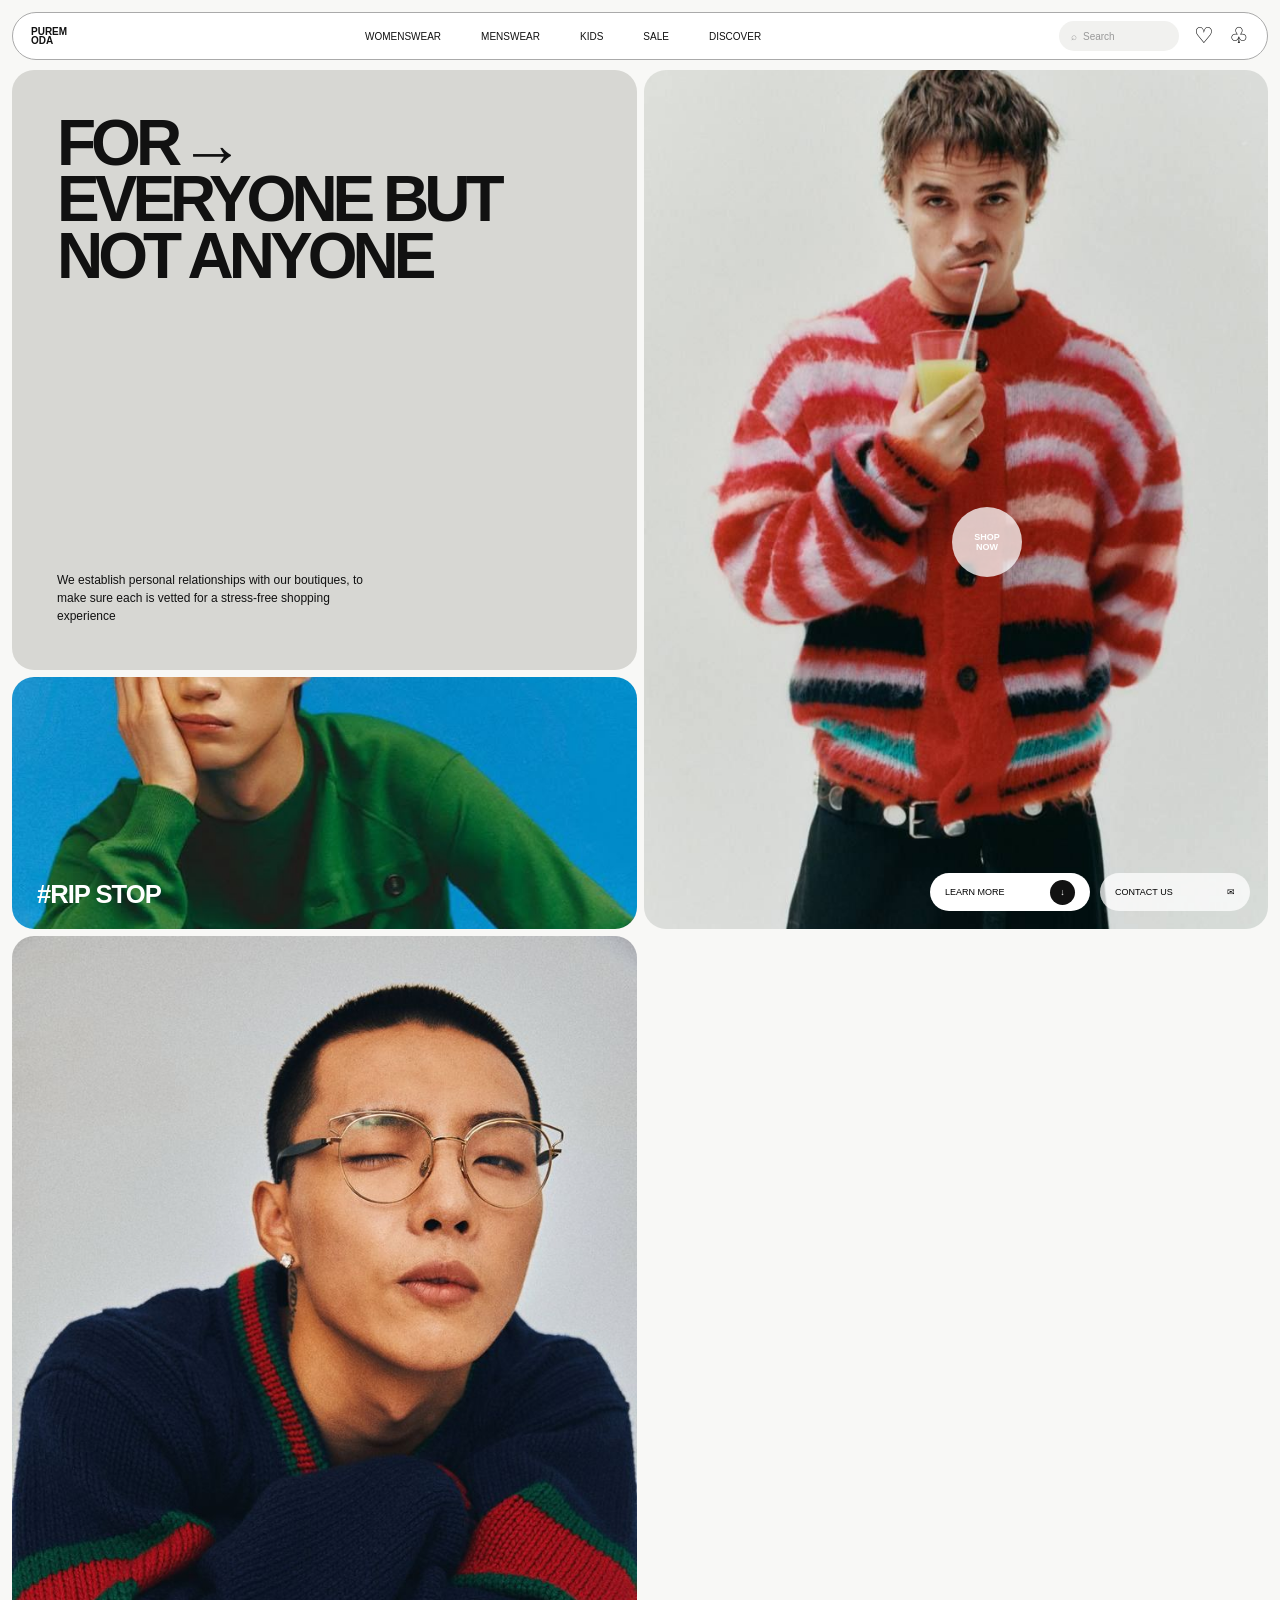
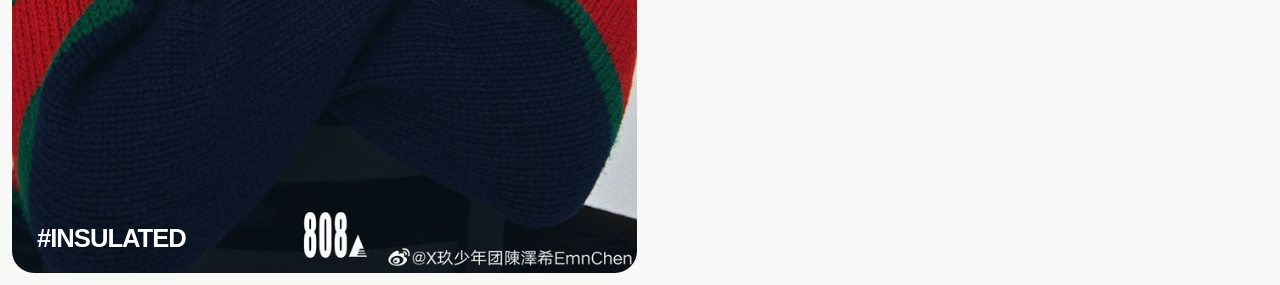
==== index.html @ 0ce485df "initialized structure" ====
<!DOCTYPE html>
<html lang="en">
<head>
    <meta charset="UTF-8">
    <meta name="viewport" content="width=device-width, initial-scale=1.0">

    <title>KLT</title>

    <link rel="stylesheet" href="style.css">
</head>

<body>

    <div class="page">

        <!-- NAVBAR -->
        <header class="navbar">

            <div class="logo">
                <span>PUREM</span>
                <span>ODA</span>
            </div>

            <nav>
                <a href="#">WOMENSWEAR</a>
                <a href="#">MENSWEAR</a>
                <a href="#">KIDS</a>
                <a href="#">SALE</a>
                <a href="#">DISCOVER</a>
            </nav>

            <div class="actions">

                <div class="search">
                    <span>⌕</span>
                    <span>Search</span>
                </div>

                <button>♡</button>
                <button>♧</button>

            </div>

        </header>


        <!-- WEBSITE CONTENT -->
        <main class="layout">

            <!-- LEFT TEXT SECTION -->
            <section class="intro">

                <div class="title">

                    <h1>FOR</h1>

                    <div class="arrow">→</div>

                    <h1>EVERYONE BUT</h1>

                    <h1>NOT ANYONE</h1>

                </div>

                <p>
                    We establish personal relationships with our boutiques,
                    to make sure each is vetted for a stress-free shopping
                    experience
                </p>

            </section>


            <!-- LARGE IMAGE -->
            <section class="hero">

                <img src="assets/1.jpg" alt="Main fashion image">

                <button class="shop">
                    SHOP<br>
                    NOW
                </button>

                <div class="hero-buttons">

                    <button class="learn">
                        LEARN MORE
                        <span>↓</span>
                    </button>

                    <button class="contact">
                        CONTACT US
                        <span>✉</span>
                    </button>

                </div>

            </section>


            <!-- BOTTOM LEFT IMAGE -->
            <section class="small-card">

                <img src="assets/2.jpg" alt="Fashion image">

                <h2>#RIP STOP</h2>

            </section>


            <!-- BOTTOM RIGHT IMAGE -->
            <section class="small-card">

                <img src="assets/3.jpg" alt="Fashion image">

                <h2>#INSULATED</h2>

            </section>

        </main>

    </div>

</body>
</html>
---- style.css ----
* {
    margin: 0;
    padding: 0;
    box-sizing: border-box;
}

html,
body {
    width: 100%;
    min-height: 100%;
}

body {
    background: #e7e7e5;
    color: #111;
    font-family: Arial, Helvetica, sans-serif;
}


/* =========================
   MAIN PAGE
========================= */

.page {
    width: 100%;
    min-height: 100vh;

    padding: 12px;

    background: #f8f8f6;
}


/* =========================
   NAVBAR
========================= */

.navbar {
    width: 100%;
    height: 48px;

    border: 1px solid #aaa;
    border-radius: 30px;

    padding: 0 18px;

    display: flex;
    align-items: center;
    justify-content: space-between;

    background: #fff;
}


.logo {
    font-size: 10px;
    font-weight: 900;
    line-height: 9px;
}

.logo span {
    display: block;
}


nav {
    display: flex;
    align-items: center;
    gap: 40px;
}

nav a {
    color: #111;
    text-decoration: none;

    font-size: 10px;
    font-weight: 500;
}


.actions {
    display: flex;
    align-items: center;
    gap: 15px;
}


.search {
    width: 120px;
    height: 30px;

    background: #f1f1ef;
    border-radius: 20px;

    display: flex;
    align-items: center;
    gap: 6px;

    padding: 0 12px;

    font-size: 10px;
    color: #999;
}


.actions button {
    border: none;
    background: transparent;

    font-size: 22px;

    cursor: pointer;
}


/* =========================
   MAIN GRID
========================= */

.layout {

    width: 100%;

    margin-top: 10px;

    display: grid;

    grid-template-columns: 1fr 1fr;

    grid-template-rows: calc(70vh - 30px) 28vh;

    gap: 7px;

    min-height: calc(100vh - 80px);
}


/* =========================
   INTRO CARD
========================= */

.intro {

    background: #d7d7d3;

    border-radius: 22px;

    padding: 45px;

    position: relative;

    overflow: hidden;
}


.title {
    position: relative;
}


.title h1 {

    font-size: clamp(40px, 5vw, 85px);

    line-height: 0.88;

    font-weight: 900;

    letter-spacing: -5px;
}


.arrow {

    position: absolute;

    top: 0;

    left: 23%;

    font-size: clamp(45px, 5vw, 85px);

    font-weight: 300;
}


.intro p {

    position: absolute;

    left: 45px;
    bottom: 45px;

    max-width: 330px;

    font-size: 12px;

    line-height: 1.5;
}


/* =========================
   HERO IMAGE
========================= */

.hero {

    grid-column: 2;

    grid-row: 1 / 3;

    border-radius: 22px;

    overflow: hidden;

    position: relative;

    background: #ccc;
}


.hero img {

    width: 100%;
    height: 100%;

    display: block;

    object-fit: cover;
}


/* =========================
   SHOP BUTTON
========================= */

.shop {

    position: absolute;

    top: 55%;

    left: 55%;

    transform: translate(-50%, -50%);

    width: 70px;
    height: 70px;

    border-radius: 50%;

    border: none;

    background: rgba(255, 255, 255, 0.75);

    color: white;

    font-size: 9px;

    font-weight: bold;

    cursor: pointer;
}


/* =========================
   HERO BUTTONS
========================= */

.hero-buttons {

    position: absolute;

    bottom: 18px;

    left: 18px;
    right: 18px;

    display: flex;

    justify-content: flex-end;

    gap: 10px;
}


.learn,
.contact {

    height: 38px;

    border: none;

    border-radius: 25px;

    padding: 0 15px;

    font-size: 9px;

    display: flex;

    align-items: center;

    justify-content: space-between;

    gap: 15px;

    cursor: pointer;
}


.learn {

    background: white;

    width: 160px;
}


.learn span {

    width: 25px;
    height: 25px;

    border-radius: 50%;

    background: #111;

    color: white;

    display: flex;

    align-items: center;

    justify-content: center;
}


.contact {

    width: 150px;

    background: rgba(255, 255, 255, 0.75);
}


/* =========================
   SMALL IMAGE CARDS
========================= */

.small-card {

    position: relative;

    border-radius: 22px;

    overflow: hidden;

    background: #ccc;
}


.small-card img {

    width: 100%;
    height: 100%;

    object-fit: cover;

    display: block;
}


.small-card h2 {

    position: absolute;

    left: 25px;

    bottom: 20px;

    color: white;

    font-size: clamp(18px, 2vw, 30px);

    font-weight: 900;

    letter-spacing: -1px;
}


/* =========================
   TABLET
========================= */

@media (max-width: 900px) {

    nav {
        gap: 15px;
    }

    nav a {
        font-size: 8px;
    }

    .search {
        width: 80px;
    }

    .intro {
        padding: 30px;
    }

    .intro p {
        left: 30px;
        bottom: 30px;
    }

}


/* =========================
   MOBILE
========================= */

@media (max-width: 650px) {

    .page {
        padding: 7px;
    }

    .navbar {
        height: 42px;
        padding: 0 12px;
    }

    nav {
        display: none;
    }

    .search {
        display: none;
    }

    .layout {

        grid-template-columns: 1fr;

        grid-template-rows:
            45vh
            55vh
            25vh
            25vh;

        min-height: auto;
    }


    .intro {
        grid-column: 1;
        grid-row: 1;

        padding: 25px;
    }


    .hero {
        grid-column: 1;
        grid-row: 2;
    }


    .small-card:nth-of-type(3) {
        grid-column: 1;
        grid-row: 3;
    }


    .small-card:nth-of-type(4) {
        grid-column: 1;
        grid-row: 4;
    }


    .title h1 {
        font-size: 45px;
    }


    .intro p {
        left: 25px;
        bottom: 25px;

        max-width: 250px;

        font-size: 10px;
    }

}
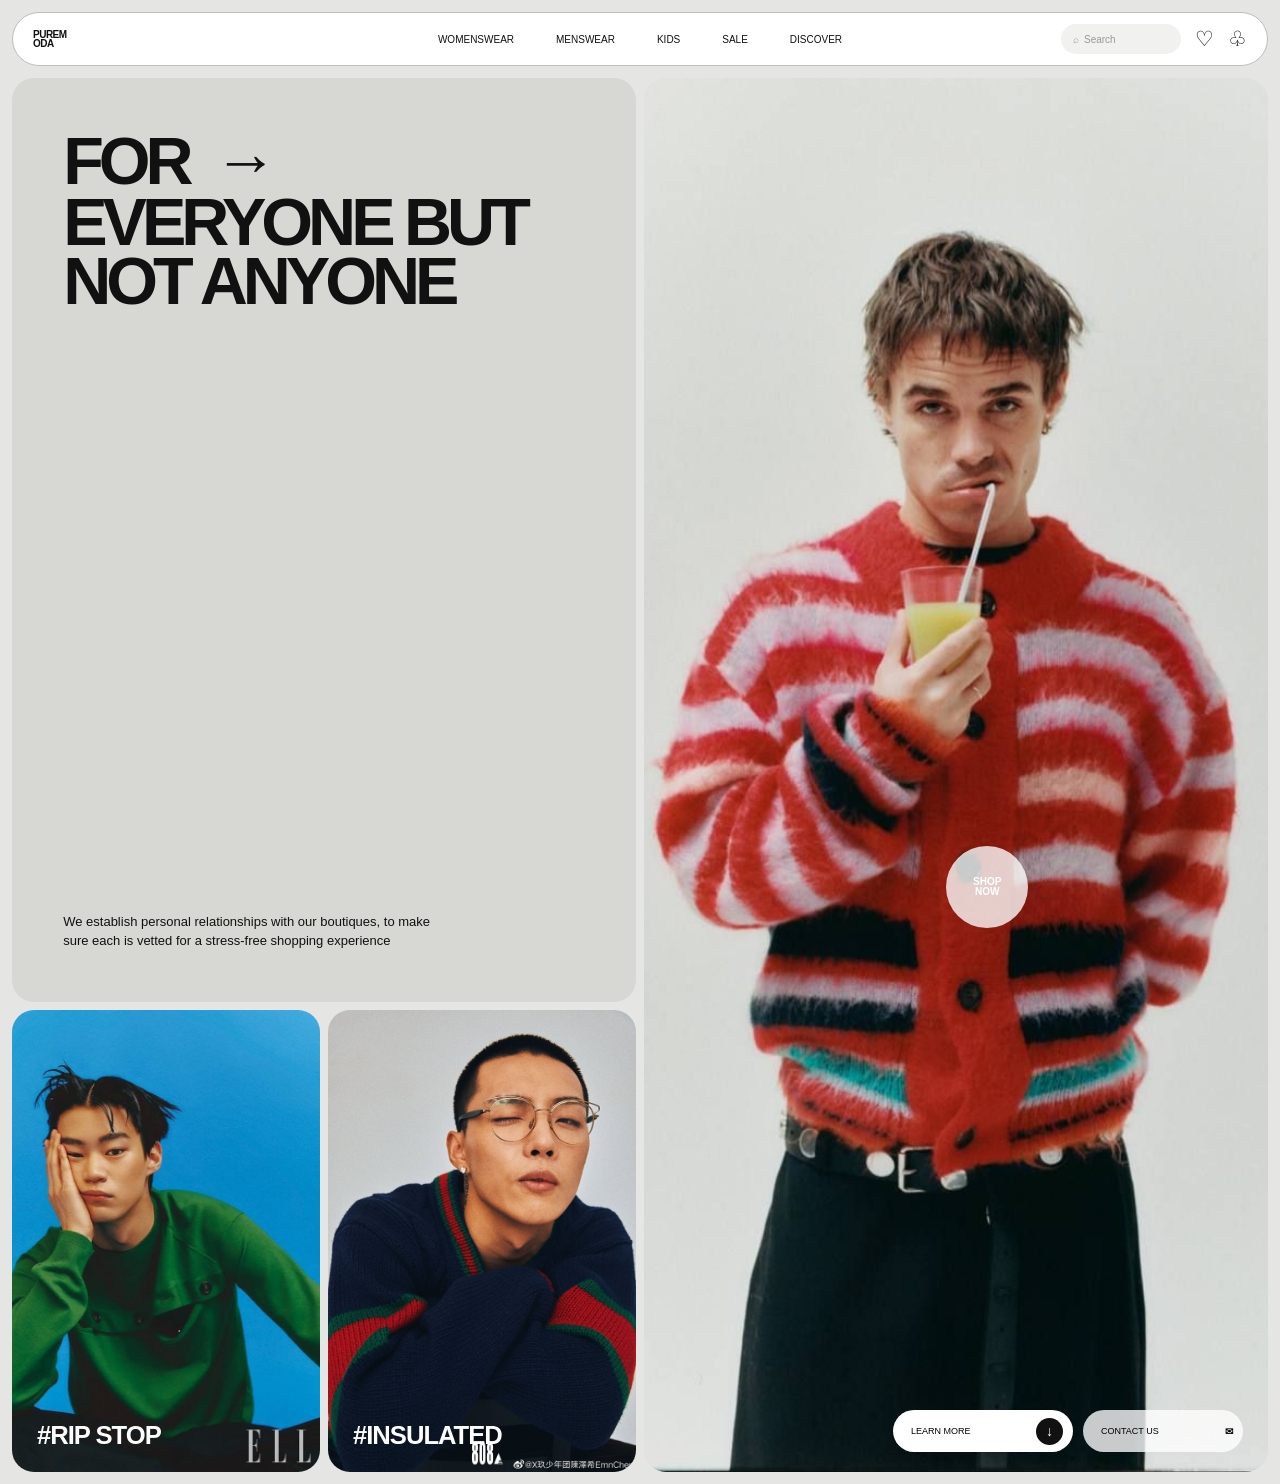
==== commit 800da4b1: "adjusted layout" ====
--- a/index.html
+++ b/index.html
@@ -1,125 +1,206 @@
 <!DOCTYPE html>
 <html lang="en">
+
 <head>
+
     <meta charset="UTF-8">
+
     <meta name="viewport" content="width=device-width, initial-scale=1.0">
 
     <title>KLT</title>
 
     <link rel="stylesheet" href="style.css">
+
 </head>
 
+
 <body>
 
-    <div class="page">
-
-        <!-- NAVBAR -->
-        <header class="navbar">
-
-            <div class="logo">
-                <span>PUREM</span>
-                <span>ODA</span>
+
+    <!-- ================= NAVBAR ================= -->
+
+    <header class="navbar">
+
+        <div class="logo">
+            <span>PUREM</span>
+            <span>ODA</span>
+        </div>
+
+
+        <nav>
+
+            <a href="#">WOMENSWEAR</a>
+            <a href="#">MENSWEAR</a>
+            <a href="#">KIDS</a>
+            <a href="#">SALE</a>
+            <a href="#">DISCOVER</a>
+
+        </nav>
+
+
+        <div class="nav-right">
+
+            <div class="search">
+                <span>⌕</span>
+                <span>Search</span>
             </div>
 
-            <nav>
-                <a href="#">WOMENSWEAR</a>
-                <a href="#">MENSWEAR</a>
-                <a href="#">KIDS</a>
-                <a href="#">SALE</a>
-                <a href="#">DISCOVER</a>
-            </nav>
-
-            <div class="actions">
-
-                <div class="search">
-                    <span>⌕</span>
-                    <span>Search</span>
+            <button>♡</button>
+
+            <button>♧</button>
+
+        </div>
+
+    </header>
+
+
+
+    <!-- ================= MAIN ================= -->
+
+    <main class="container">
+
+
+        <!-- LEFT COLUMN -->
+
+        <div class="left-column">
+
+
+            <!-- TEXT CARD -->
+
+            <section class="text-card">
+
+                <div class="heading">
+
+                    <div class="first-line">
+
+                        <h1>FOR</h1>
+
+                        <span class="arrow">→</span>
+
+                    </div>
+
+
+                    <h1>EVERYONE BUT</h1>
+
+                    <h1>NOT ANYONE</h1>
+
                 </div>
 
-                <button>♡</button>
-                <button>♧</button>
-
-            </div>
-
-        </header>
-
-
-        <!-- WEBSITE CONTENT -->
-        <main class="layout">
-
-            <!-- LEFT TEXT SECTION -->
-            <section class="intro">
-
-                <div class="title">
-
-                    <h1>FOR</h1>
-
-                    <div class="arrow">→</div>
-
-                    <h1>EVERYONE BUT</h1>
-
-                    <h1>NOT ANYONE</h1>
-
-                </div>
 
                 <p>
+
                     We establish personal relationships with our boutiques,
                     to make sure each is vetted for a stress-free shopping
                     experience
+
                 </p>
 
             </section>
 
 
-            <!-- LARGE IMAGE -->
-            <section class="hero">
-
-                <img src="assets/1.jpg" alt="Main fashion image">
-
-                <button class="shop">
-                    SHOP<br>
-                    NOW
+
+            <!-- SMALL CARDS -->
+
+            <div class="small-cards">
+
+
+                <!-- CARD 2 -->
+
+                <section class="small-card">
+
+                    <img
+                        src="assets/2.jpg"
+                        alt="Fashion"
+                    >
+
+                    <div class="card-title">
+                        #RIP STOP
+                    </div>
+
+                </section>
+
+
+
+                <!-- CARD 3 -->
+
+                <section class="small-card">
+
+                    <img
+                        src="assets/3.jpg"
+                        alt="Fashion"
+                    >
+
+                    <div class="card-title">
+                        #INSULATED
+                    </div>
+
+                </section>
+
+
+            </div>
+
+
+        </div>
+
+
+
+        <!-- RIGHT COLUMN -->
+
+        <section class="hero">
+
+
+            <img
+                src="assets/1.jpg"
+                alt="Fashion model"
+            >
+
+
+            <!-- SHOP BUTTON -->
+
+            <button class="shop-button">
+
+                <span>SHOP</span>
+                <span>NOW</span>
+
+            </button>
+
+
+
+            <!-- HERO BOTTOM BUTTONS -->
+
+            <div class="hero-actions">
+
+
+                <button class="learn-button">
+
+                    <span>LEARN MORE</span>
+
+                    <b>↓</b>
+
                 </button>
 
-                <div class="hero-buttons">
-
-                    <button class="learn">
-                        LEARN MORE
-                        <span>↓</span>
-                    </button>
-
-                    <button class="contact">
-                        CONTACT US
-                        <span>✉</span>
-                    </button>
-
-                </div>
-
-            </section>
-
-
-            <!-- BOTTOM LEFT IMAGE -->
-            <section class="small-card">
-
-                <img src="assets/2.jpg" alt="Fashion image">
-
-                <h2>#RIP STOP</h2>
-
-            </section>
-
-
-            <!-- BOTTOM RIGHT IMAGE -->
-            <section class="small-card">
-
-                <img src="assets/3.jpg" alt="Fashion image">
-
-                <h2>#INSULATED</h2>
-
-            </section>
-
-        </main>
-
-    </div>
+
+
+                <button class="contact-button">
+
+                    <span>CONTACT US</span>
+
+                    <b>✉</b>
+
+                </button>
+
+
+            </div>
+
+
+        </section>
+
+
+    </main>
+
+
+    <script src="script.js"></script>
 
 </body>
+
 </html>
--- a/style.css
+++ b/style.css
@@ -1,499 +1,763 @@
+/* =========================================
+   RESET
+========================================= */
+
 * {
     margin: 0;
     padding: 0;
     box-sizing: border-box;
 }
 
-html,
+
+html {
+    scroll-behavior: smooth;
+}
+
+
 body {
     width: 100%;
-    min-height: 100%;
-}
-
-body {
-    background: #e7e7e5;
+
+    min-height: 100vh;
+
+    background: #e5e5e3;
+
     color: #111;
+
     font-family: Arial, Helvetica, sans-serif;
-}
-
-
-/* =========================
-   MAIN PAGE
-========================= */
-
-.page {
+
+    overflow-x: hidden;
+}
+
+
+
+/* =========================================
+   NAVBAR
+========================================= */
+
+.navbar {
+
+    width: calc(100% - 24px);
+
+    height: 54px;
+
+    margin: 12px;
+
+    padding: 0 20px;
+
+    background: #ffffff;
+
+    border: 1px solid #bdbdbd;
+
+    border-radius: 30px;
+
+    display: flex;
+
+    align-items: center;
+
+    justify-content: space-between;
+
+    position: relative;
+
+    z-index: 10;
+}
+
+
+/* LOGO */
+
+.logo {
+
+    width: 60px;
+
+    font-size: 10px;
+
+    font-weight: 900;
+
+    line-height: 9px;
+
+    letter-spacing: -0.5px;
+}
+
+
+.logo span {
+
+    display: block;
+
+}
+
+
+
+/* NAV LINKS */
+
+nav {
+
+    display: flex;
+
+    align-items: center;
+
+    justify-content: center;
+
+    gap: 42px;
+
+    position: absolute;
+
+    left: 50%;
+
+    transform: translateX(-50%);
+}
+
+
+nav a {
+
+    color: #111;
+
+    text-decoration: none;
+
+    font-size: 10px;
+
+    white-space: nowrap;
+}
+
+
+
+/* RIGHT SIDE */
+
+.nav-right {
+
+    display: flex;
+
+    align-items: center;
+
+    gap: 14px;
+}
+
+
+.search {
+
+    width: 120px;
+
+    height: 30px;
+
+    border-radius: 20px;
+
+    background: #f1f1ef;
+
+    display: flex;
+
+    align-items: center;
+
+    gap: 5px;
+
+    padding: 0 12px;
+
+    color: #999;
+
+    font-size: 10px;
+}
+
+
+.nav-right button {
+
+    border: none;
+
+    background: transparent;
+
+    font-size: 21px;
+
+    cursor: pointer;
+
+    color: #111;
+}
+
+
+
+/* =========================================
+   MAIN CONTAINER
+========================================= */
+
+.container {
+
+    width: calc(100% - 24px);
+
+    margin: 0 12px 12px;
+
+    display: grid;
+
+    grid-template-columns: 1fr 1fr;
+
+    gap: 8px;
+
+    /*
+       This gives the website the
+       full available screen height,
+       but does NOT prevent scrolling.
+    */
+
+    min-height: calc(100vh - 78px);
+}
+
+
+
+/* =========================================
+   LEFT COLUMN
+========================================= */
+
+.left-column {
+
+    min-width: 0;
+
+    display: grid;
+
+    grid-template-rows: 2fr 1fr;
+
+    gap: 8px;
+}
+
+
+
+/* =========================================
+   TEXT CARD
+========================================= */
+
+.text-card {
+
+    min-height: 500px;
+
+    background: #d7d7d3;
+
+    border-radius: 22px;
+
+    padding: clamp(30px, 4vw, 65px);
+
+    position: relative;
+
+    overflow: hidden;
+}
+
+
+
+/* HEADING */
+
+.heading {
+
     width: 100%;
-    min-height: 100vh;
-
-    padding: 12px;
-
-    background: #f8f8f6;
-}
-
-
-/* =========================
-   NAVBAR
-========================= */
-
-.navbar {
+}
+
+
+.heading h1 {
+
+    font-size: clamp(42px, 5.2vw, 88px);
+
+    line-height: 0.88;
+
+    font-weight: 900;
+
+    letter-spacing: -5px;
+}
+
+
+
+/* FIRST LINE */
+
+.first-line {
+
+    display: flex;
+
+    align-items: center;
+
+    gap: 25px;
+}
+
+
+.arrow {
+
+    font-size: clamp(42px, 5vw, 80px);
+
+    font-weight: 300;
+
+    line-height: 1;
+}
+
+
+
+/* DESCRIPTION */
+
+.text-card p {
+
+    position: absolute;
+
+    left: clamp(30px, 4vw, 65px);
+
+    bottom: clamp(30px, 4vw, 55px);
+
+    max-width: 390px;
+
+    font-size: 13px;
+
+    line-height: 1.5;
+}
+
+
+
+/* =========================================
+   SMALL CARDS
+========================================= */
+
+.small-cards {
+
+    min-height: 0;
+
+    display: grid;
+
+    grid-template-columns: 1fr 1fr;
+
+    gap: 8px;
+}
+
+
+.small-card {
+
+    position: relative;
+
+    min-width: 0;
+
+    min-height: 220px;
+
+    border-radius: 22px;
+
+    overflow: hidden;
+
+    background: #ccc;
+}
+
+
+.small-card img {
+
     width: 100%;
-    height: 48px;
-
-    border: 1px solid #aaa;
-    border-radius: 30px;
-
-    padding: 0 18px;
-
-    display: flex;
+
+    height: 100%;
+
+    object-fit: cover;
+
+    display: block;
+}
+
+
+
+/* SMALL CARD TEXT */
+
+.card-title {
+
+    position: absolute;
+
+    left: 25px;
+
+    bottom: 22px;
+
+    color: white;
+
+    font-size: clamp(18px, 2vw, 30px);
+
+    font-weight: 900;
+
+    letter-spacing: -1px;
+
+    z-index: 2;
+}
+
+
+
+/* =========================================
+   HERO
+========================================= */
+
+.hero {
+
+    min-width: 0;
+
+    min-height: 728px;
+
+    border-radius: 22px;
+
+    overflow: hidden;
+
+    position: relative;
+
+    background: #ccc;
+}
+
+
+.hero img {
+
+    width: 100%;
+
+    height: 100%;
+
+    object-fit: cover;
+
+    display: block;
+}
+
+
+
+/* =========================================
+   SHOP BUTTON
+========================================= */
+
+.shop-button {
+
+    position: absolute;
+
+    top: 58%;
+
+    left: 55%;
+
+    transform: translate(-50%, -50%);
+
+    width: 82px;
+
+    height: 82px;
+
+    border: none;
+
+    border-radius: 50%;
+
+    background: rgba(255, 255, 255, 0.78);
+
+    color: white;
+
+    display: flex;
+
+    flex-direction: column;
+
     align-items: center;
+
+    justify-content: center;
+
+    font-size: 10px;
+
+    font-weight: 700;
+
+    line-height: 1;
+
+    cursor: pointer;
+}
+
+
+
+/* =========================================
+   HERO BUTTONS
+========================================= */
+
+.hero-actions {
+
+    position: absolute;
+
+    left: 25px;
+
+    right: 25px;
+
+    bottom: 20px;
+
+    display: flex;
+
+    justify-content: flex-end;
+
+    gap: 10px;
+}
+
+
+.learn-button,
+.contact-button {
+
+    height: 42px;
+
+    border: none;
+
+    border-radius: 25px;
+
+    display: flex;
+
+    align-items: center;
+
     justify-content: space-between;
 
-    background: #fff;
-}
-
-
-.logo {
+    padding: 0 10px 0 18px;
+
+    font-size: 9px;
+
+    cursor: pointer;
+}
+
+
+
+/* LEARN */
+
+.learn-button {
+
+    width: 180px;
+
+    background: white;
+}
+
+
+.learn-button b {
+
+    width: 27px;
+
+    height: 27px;
+
+    border-radius: 50%;
+
+    background: #111;
+
+    color: white;
+
+    display: flex;
+
+    align-items: center;
+
+    justify-content: center;
+
+    font-size: 14px;
+}
+
+
+
+/* CONTACT */
+
+.contact-button {
+
+    width: 160px;
+
+    background: rgba(255, 255, 255, 0.78);
+}
+
+
+.contact-button b {
+
     font-size: 10px;
-    font-weight: 900;
-    line-height: 9px;
-}
-
-.logo span {
-    display: block;
-}
-
-
-nav {
-    display: flex;
-    align-items: center;
-    gap: 40px;
-}
-
-nav a {
-    color: #111;
-    text-decoration: none;
-
-    font-size: 10px;
-    font-weight: 500;
-}
-
-
-.actions {
-    display: flex;
-    align-items: center;
-    gap: 15px;
-}
-
-
-.search {
-    width: 120px;
-    height: 30px;
-
-    background: #f1f1ef;
-    border-radius: 20px;
-
-    display: flex;
-    align-items: center;
-    gap: 6px;
-
-    padding: 0 12px;
-
-    font-size: 10px;
-    color: #999;
-}
-
-
-.actions button {
-    border: none;
-    background: transparent;
-
-    font-size: 22px;
-
-    cursor: pointer;
-}
-
-
-/* =========================
-   MAIN GRID
-========================= */
-
-.layout {
-
-    width: 100%;
-
-    margin-top: 10px;
-
-    display: grid;
-
-    grid-template-columns: 1fr 1fr;
-
-    grid-template-rows: calc(70vh - 30px) 28vh;
-
-    gap: 7px;
-
-    min-height: calc(100vh - 80px);
-}
-
-
-/* =========================
-   INTRO CARD
-========================= */
-
-.intro {
-
-    background: #d7d7d3;
-
-    border-radius: 22px;
-
-    padding: 45px;
-
-    position: relative;
-
-    overflow: hidden;
-}
-
-
-.title {
-    position: relative;
-}
-
-
-.title h1 {
-
-    font-size: clamp(40px, 5vw, 85px);
-
-    line-height: 0.88;
-
-    font-weight: 900;
-
-    letter-spacing: -5px;
-}
-
-
-.arrow {
-
-    position: absolute;
-
-    top: 0;
-
-    left: 23%;
-
-    font-size: clamp(45px, 5vw, 85px);
-
-    font-weight: 300;
-}
-
-
-.intro p {
-
-    position: absolute;
-
-    left: 45px;
-    bottom: 45px;
-
-    max-width: 330px;
-
-    font-size: 12px;
-
-    line-height: 1.5;
-}
-
-
-/* =========================
-   HERO IMAGE
-========================= */
-
-.hero {
-
-    grid-column: 2;
-
-    grid-row: 1 / 3;
-
-    border-radius: 22px;
-
-    overflow: hidden;
-
-    position: relative;
-
-    background: #ccc;
-}
-
-
-.hero img {
-
-    width: 100%;
-    height: 100%;
-
-    display: block;
-
-    object-fit: cover;
-}
-
-
-/* =========================
-   SHOP BUTTON
-========================= */
-
-.shop {
-
-    position: absolute;
-
-    top: 55%;
-
-    left: 55%;
-
-    transform: translate(-50%, -50%);
-
-    width: 70px;
-    height: 70px;
-
-    border-radius: 50%;
-
-    border: none;
-
-    background: rgba(255, 255, 255, 0.75);
-
-    color: white;
-
-    font-size: 9px;
-
-    font-weight: bold;
-
-    cursor: pointer;
-}
-
-
-/* =========================
-   HERO BUTTONS
-========================= */
-
-.hero-buttons {
-
-    position: absolute;
-
-    bottom: 18px;
-
-    left: 18px;
-    right: 18px;
-
-    display: flex;
-
-    justify-content: flex-end;
-
-    gap: 10px;
-}
-
-
-.learn,
-.contact {
-
-    height: 38px;
-
-    border: none;
-
-    border-radius: 25px;
-
-    padding: 0 15px;
-
-    font-size: 9px;
-
-    display: flex;
-
-    align-items: center;
-
-    justify-content: space-between;
-
-    gap: 15px;
-
-    cursor: pointer;
-}
-
-
-.learn {
-
-    background: white;
-
-    width: 160px;
-}
-
-
-.learn span {
-
-    width: 25px;
-    height: 25px;
-
-    border-radius: 50%;
-
-    background: #111;
-
-    color: white;
-
-    display: flex;
-
-    align-items: center;
-
-    justify-content: center;
-}
-
-
-.contact {
-
-    width: 150px;
-
-    background: rgba(255, 255, 255, 0.75);
-}
-
-
-/* =========================
-   SMALL IMAGE CARDS
-========================= */
-
-.small-card {
-
-    position: relative;
-
-    border-radius: 22px;
-
-    overflow: hidden;
-
-    background: #ccc;
-}
-
-
-.small-card img {
-
-    width: 100%;
-    height: 100%;
-
-    object-fit: cover;
-
-    display: block;
-}
-
-
-.small-card h2 {
-
-    position: absolute;
-
-    left: 25px;
-
-    bottom: 20px;
-
-    color: white;
-
-    font-size: clamp(18px, 2vw, 30px);
-
-    font-weight: 900;
-
-    letter-spacing: -1px;
-}
-
-
-/* =========================
+}
+
+
+
+/* =========================================
+   LARGE LAPTOP
+========================================= */
+
+@media (max-width: 1200px) {
+
+    nav {
+
+        gap: 25px;
+
+    }
+
+
+    nav a {
+
+        font-size: 9px;
+
+    }
+
+
+    .search {
+
+        width: 90px;
+
+    }
+
+
+    .text-card {
+
+        padding: 35px;
+
+    }
+
+
+    .text-card p {
+
+        left: 35px;
+
+    }
+
+}
+
+
+
+/* =========================================
    TABLET
-========================= */
-
-@media (max-width: 900px) {
+========================================= */
+
+@media (max-width: 800px) {
+
+    .navbar {
+
+        height: 50px;
+
+    }
+
 
     nav {
-        gap: 15px;
-    }
-
-    nav a {
-        font-size: 8px;
-    }
+
+        display: none;
+
+    }
+
+
+    .container {
+
+        grid-template-columns: 1fr;
+
+    }
+
+
+    .left-column {
+
+        grid-template-rows: auto auto;
+
+    }
+
+
+    .hero {
+
+        min-height: 650px;
+
+    }
+
+
+    .text-card {
+
+        min-height: 450px;
+
+    }
+
+}
+
+
+
+/* =========================================
+   MOBILE
+========================================= */
+
+@media (max-width: 550px) {
+
+    .navbar {
+
+        width: calc(100% - 14px);
+
+        margin: 7px;
+
+        padding: 0 13px;
+
+    }
+
+
+    .container {
+
+        width: calc(100% - 14px);
+
+        margin: 0 7px 7px;
+
+    }
+
+
+    .nav-right {
+
+        gap: 8px;
+
+    }
+
 
     .search {
-        width: 80px;
-    }
-
-    .intro {
-        padding: 30px;
-    }
-
-    .intro p {
-        left: 30px;
-        bottom: 30px;
-    }
-
-}
-
-
-/* =========================
-   MOBILE
-========================= */
-
-@media (max-width: 650px) {
-
-    .page {
-        padding: 7px;
-    }
-
-    .navbar {
-        height: 42px;
-        padding: 0 12px;
-    }
-
-    nav {
+
         display: none;
-    }
-
-    .search {
-        display: none;
-    }
-
-    .layout {
+
+    }
+
+
+    .text-card {
+
+        min-height: 420px;
+
+        padding: 28px;
+
+        border-radius: 18px;
+
+    }
+
+
+    .heading h1 {
+
+        font-size: 44px;
+
+        letter-spacing: -3px;
+
+    }
+
+
+    .arrow {
+
+        font-size: 45px;
+
+    }
+
+
+    .text-card p {
+
+        left: 28px;
+
+        bottom: 28px;
+
+        max-width: 260px;
+
+        font-size: 10px;
+
+    }
+
+
+    .small-cards {
 
         grid-template-columns: 1fr;
 
-        grid-template-rows:
-            45vh
-            55vh
-            25vh
-            25vh;
-
-        min-height: auto;
-    }
-
-
-    .intro {
-        grid-column: 1;
-        grid-row: 1;
-
-        padding: 25px;
+    }
+
+
+    .small-card {
+
+        min-height: 240px;
+
     }
 
 
     .hero {
-        grid-column: 1;
-        grid-row: 2;
-    }
-
-
-    .small-card:nth-of-type(3) {
-        grid-column: 1;
-        grid-row: 3;
-    }
-
-
-    .small-card:nth-of-type(4) {
-        grid-column: 1;
-        grid-row: 4;
-    }
-
-
-    .title h1 {
-        font-size: 45px;
-    }
-
-
-    .intro p {
-        left: 25px;
-        bottom: 25px;
-
-        max-width: 250px;
-
-        font-size: 10px;
+
+        min-height: 600px;
+
+        border-radius: 18px;
+
+    }
+
+
+    .hero-actions {
+
+        left: 12px;
+
+        right: 12px;
+
+    }
+
+
+    .learn-button {
+
+        width: 50%;
+
+    }
+
+
+    .contact-button {
+
+        width: 50%;
+
     }
 
 }
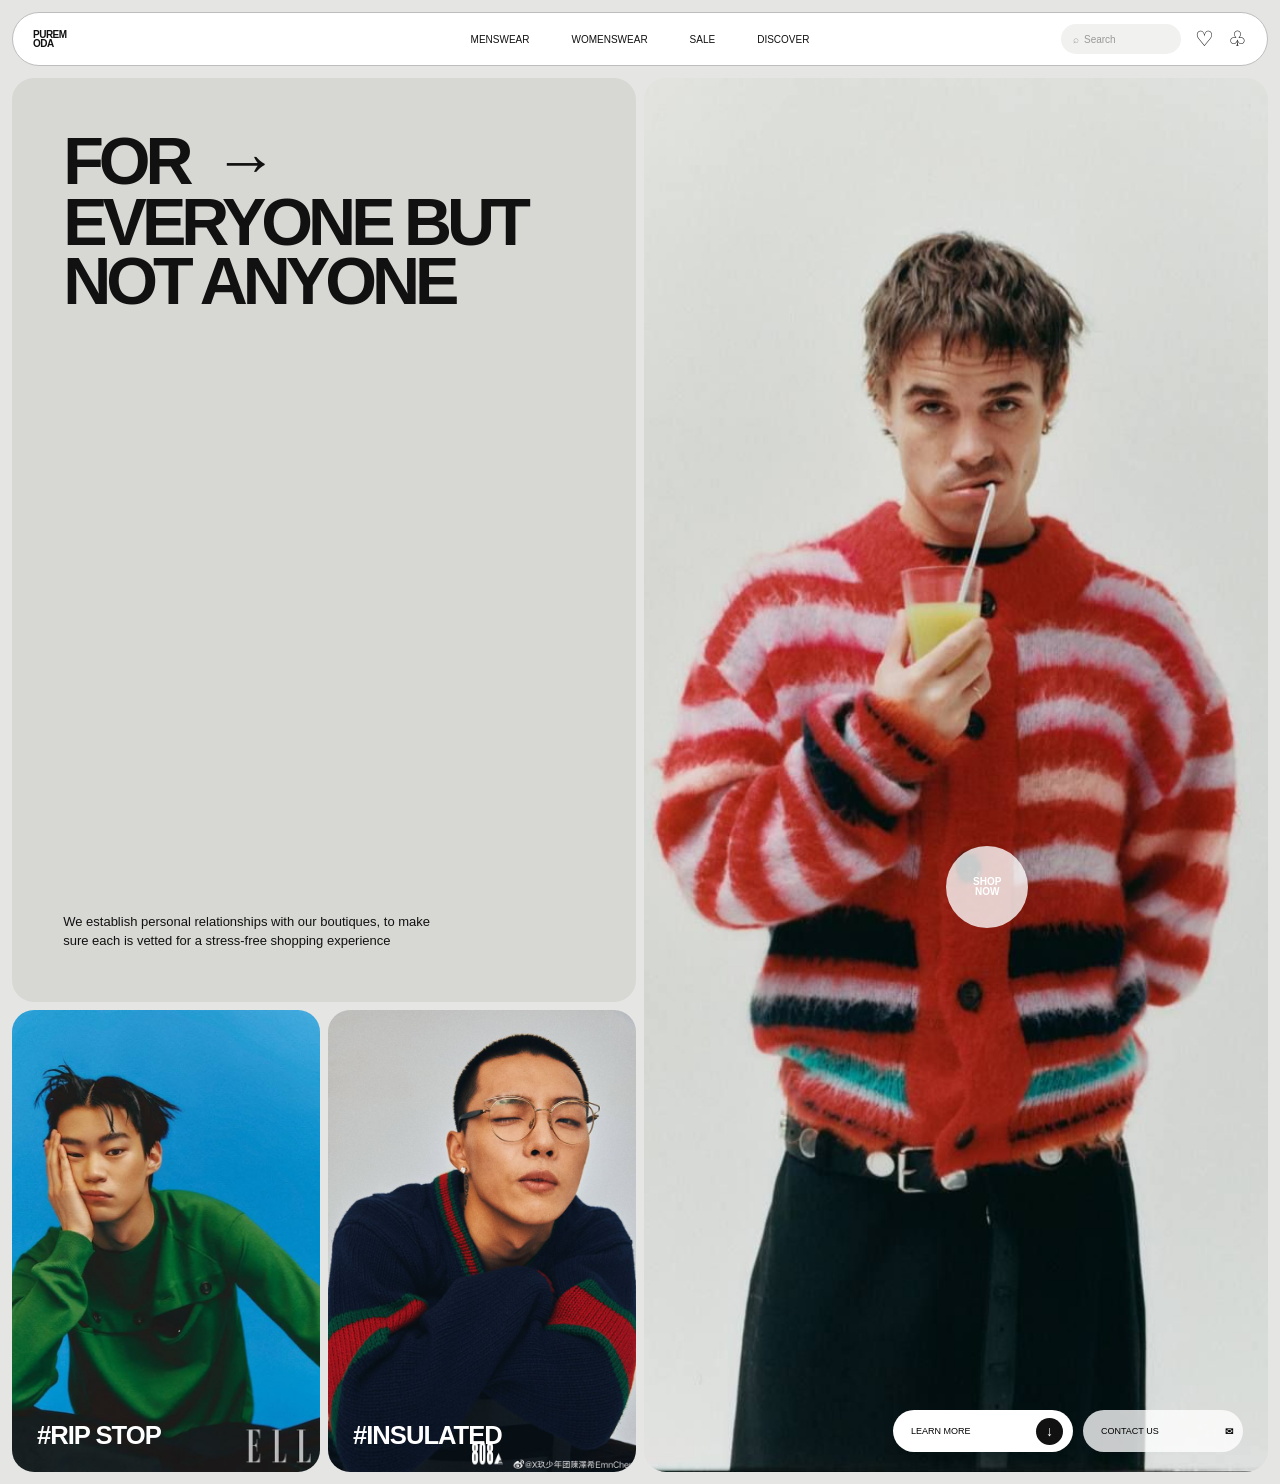
==== commit 529357e5: "Build KLT fashion pages and navigation" ====
--- a/index.html
+++ b/index.html
@@ -29,11 +29,10 @@
 
         <nav>
 
-            <a href="#">WOMENSWEAR</a>
-            <a href="#">MENSWEAR</a>
-            <a href="#">KIDS</a>
-            <a href="#">SALE</a>
-            <a href="#">DISCOVER</a>
+            <a href="mens.html">MENSWEAR</a>
+            <a href="womens.html">WOMENSWEAR</a>
+            <a href="sale.html">SALE</a>
+            <a href="discover.html">DISCOVER</a>
 
         </nav>
 
--- a/style.css
+++ b/style.css
@@ -760,4 +760,2775 @@
 
     }
 
+}
+
+/* =========================================================
+   KLT MENSWEAR PAGE
+========================================================= */
+
+
+/* =========================================
+   SHOP NAVBAR
+========================================= */
+
+.shop-navbar {
+
+    width: calc(100% - 24px);
+
+    height: 54px;
+
+    margin: 12px;
+
+    padding: 0 20px;
+
+    background: #ffffff;
+
+    border: 1px solid #bdbdbd;
+
+    border-radius: 30px;
+
+    display: flex;
+
+    align-items: center;
+
+    justify-content: space-between;
+
+    position: relative;
+
+    z-index: 10;
+}
+
+
+.shop-logo {
+
+    color: #111;
+
+    text-decoration: none;
+
+    font-size: 17px;
+
+    font-weight: 900;
+
+    letter-spacing: -1px;
+}
+
+
+.shop-nav {
+
+    display: flex;
+
+    gap: 38px;
+
+    position: absolute;
+
+    left: 50%;
+
+    transform: translateX(-50%);
+}
+
+
+.shop-nav a {
+
+    color: #111;
+
+    text-decoration: none;
+
+    font-size: 10px;
+
+    font-weight: 500;
+
+    white-space: nowrap;
+
+    position: relative;
+}
+
+
+.shop-nav a.active {
+
+    font-weight: 700;
+}
+
+
+.shop-nav a.active::after {
+
+    content: "";
+
+    position: absolute;
+
+    left: 0;
+
+    right: 0;
+
+    bottom: -7px;
+
+    height: 1px;
+
+    background: #111;
+}
+
+
+/* NAV RIGHT */
+
+.shop-actions {
+
+    display: flex;
+
+    align-items: center;
+
+    gap: 14px;
+}
+
+
+.shop-search {
+
+    width: 120px;
+
+    height: 30px;
+
+    border-radius: 20px;
+
+    background: #f1f1ef;
+
+    display: flex;
+
+    align-items: center;
+
+    gap: 5px;
+
+    padding: 0 12px;
+
+    color: #999;
+
+    font-size: 10px;
+}
+
+
+.shop-actions button {
+
+    border: none;
+
+    background: transparent;
+
+    font-size: 21px;
+
+    cursor: pointer;
+}
+
+
+
+/* =========================================
+   MENS PAGE
+========================================= */
+
+.mens-page {
+
+    width: calc(100% - 24px);
+
+    margin: 0 12px 30px;
+}
+
+
+
+/* =========================================
+   HERO
+========================================= */
+
+.mens-hero {
+
+    width: 100%;
+
+    height: 78vh;
+
+    min-height: 600px;
+
+    border-radius: 24px;
+
+    overflow: hidden;
+
+    position: relative;
+
+    background: #ccc;
+}
+
+
+.mens-hero img {
+
+    width: 100%;
+
+    height: 100%;
+
+    object-fit: cover;
+
+    display: block;
+}
+
+
+/* DARK OVERLAY */
+
+.mens-hero::after {
+
+    content: "";
+
+    position: absolute;
+
+    inset: 0;
+
+    background:
+        linear-gradient(
+            to top,
+            rgba(0,0,0,0.42),
+            transparent 55%
+        );
+}
+
+
+/* HERO CONTENT */
+
+.mens-hero-content {
+
+    position: absolute;
+
+    z-index: 2;
+
+    left: 45px;
+
+    bottom: 45px;
+
+    color: white;
+
+    max-width: 500px;
+}
+
+
+.eyebrow {
+
+    font-size: 10px;
+
+    letter-spacing: 1px;
+
+    margin-bottom: 12px;
+}
+
+
+.mens-hero-content h1 {
+
+    font-size: clamp(65px, 11vw, 170px);
+
+    line-height: 0.8;
+
+    letter-spacing: -8px;
+
+    font-weight: 900;
+
+    margin-bottom: 28px;
+}
+
+
+.hero-description {
+
+    font-size: 14px;
+
+    line-height: 1.4;
+
+    max-width: 250px;
+
+    margin-bottom: 22px;
+}
+
+
+.explore-button {
+
+    height: 44px;
+
+    padding: 0 8px 0 18px;
+
+    border: none;
+
+    border-radius: 25px;
+
+    background: white;
+
+    display: flex;
+
+    align-items: center;
+
+    gap: 35px;
+
+    font-size: 9px;
+
+    cursor: pointer;
+}
+
+
+.explore-button span {
+
+    width: 28px;
+
+    height: 28px;
+
+    border-radius: 50%;
+
+    background: #111;
+
+    color: white;
+
+    display: flex;
+
+    align-items: center;
+
+    justify-content: center;
+
+    font-size: 14px;
+}
+
+
+
+/* =========================================
+   CATEGORY SECTION
+========================================= */
+
+.category-section {
+
+    margin-top: 70px;
+
+    border-top: 1px solid #aaa;
+
+    border-bottom: 1px solid #aaa;
+}
+
+
+.section-heading {
+
+    padding: 18px 0;
+
+    display: flex;
+
+    align-items: center;
+
+    justify-content: space-between;
+}
+
+
+.section-heading h2 {
+
+    font-size: 13px;
+
+    font-weight: 700;
+}
+
+
+.section-heading span {
+
+    font-size: 9px;
+
+    color: #777;
+}
+
+
+.categories {
+
+    display: grid;
+
+    grid-template-columns:
+        repeat(5, 1fr);
+
+    border-top: 1px solid #aaa;
+}
+
+
+.categories a {
+
+    min-height: 85px;
+
+    padding: 18px;
+
+    color: #111;
+
+    text-decoration: none;
+
+    border-right: 1px solid #aaa;
+
+    display: flex;
+
+    flex-direction: column;
+
+    justify-content: space-between;
+
+    font-size: 11px;
+
+    font-weight: 600;
+}
+
+
+.categories a:last-child {
+
+    border-right: none;
+}
+
+
+.categories span {
+
+    font-size: 9px;
+
+    color: #888;
+}
+
+
+
+/* =========================================
+   PRODUCTS
+========================================= */
+
+.products-section {
+
+    margin-top: 100px;
+}
+
+
+.product-heading {
+
+    display: flex;
+
+    align-items: flex-end;
+
+    justify-content: space-between;
+
+    margin-bottom: 30px;
+}
+
+
+.product-heading p {
+
+    font-size: 9px;
+
+    color: #777;
+
+    margin-bottom: 8px;
+}
+
+
+.product-heading h2 {
+
+    font-size: clamp(35px, 5vw, 70px);
+
+    line-height: 0.9;
+
+    letter-spacing: -4px;
+
+    font-weight: 900;
+}
+
+
+.product-heading a {
+
+    color: #111;
+
+    font-size: 9px;
+
+    text-decoration: none;
+}
+
+
+
+/* =========================================
+   PRODUCT GRID
+========================================= */
+
+.product-grid {
+
+    display: grid;
+
+    grid-template-columns:
+        repeat(4, 1fr);
+
+    gap: 10px;
+}
+
+
+.product-card {
+
+    min-width: 0;
+}
+
+
+.product-image {
+
+    height: 430px;
+
+    border-radius: 18px;
+
+    overflow: hidden;
+
+    position: relative;
+
+    background: #ddd;
+}
+
+
+.product-image img {
+
+    width: 100%;
+
+    height: 100%;
+
+    object-fit: cover;
+
+    display: block;
+
+    transition: transform 0.5s ease;
+}
+
+
+.product-card:hover
+.product-image img {
+
+    transform: scale(1.04);
+}
+
+
+/* WISHLIST */
+
+.wishlist {
+
+    position: absolute;
+
+    top: 15px;
+
+    right: 15px;
+
+    width: 34px;
+
+    height: 34px;
+
+    border: none;
+
+    border-radius: 50%;
+
+    background: rgba(255,255,255,0.85);
+
+    font-size: 17px;
+
+    cursor: pointer;
+}
+
+
+/* NEW TAG */
+
+.product-tag {
+
+    position: absolute;
+
+    left: 15px;
+
+    top: 15px;
+
+    padding: 7px 10px;
+
+    border-radius: 20px;
+
+    background: #111;
+
+    color: white;
+
+    font-size: 8px;
+}
+
+
+
+/* PRODUCT INFO */
+
+.product-info {
+
+    padding: 14px 2px;
+
+    display: flex;
+
+    align-items: flex-start;
+
+    justify-content: space-between;
+
+    gap: 10px;
+}
+
+
+.product-info h3 {
+
+    font-size: 10px;
+
+    margin-bottom: 5px;
+}
+
+
+.product-info p {
+
+    font-size: 9px;
+
+    color: #888;
+}
+
+
+.product-info strong {
+
+    font-size: 10px;
+
+    white-space: nowrap;
+}
+
+
+
+/* =========================================
+   EDITORIAL
+========================================= */
+
+.mens-editorial {
+
+    margin-top: 120px;
+
+    display: grid;
+
+    grid-template-columns: 1.2fr 0.8fr;
+
+    min-height: 650px;
+
+    border-radius: 24px;
+
+    overflow: hidden;
+
+    background: #d7d7d3;
+}
+
+
+.editorial-image {
+
+    min-height: 650px;
+}
+
+
+.editorial-image img {
+
+    width: 100%;
+
+    height: 100%;
+
+    object-fit: cover;
+
+    display: block;
+}
+
+
+.editorial-content {
+
+    padding: 60px;
+
+    display: flex;
+
+    flex-direction: column;
+
+    justify-content: center;
+}
+
+
+.editorial-content > p:first-child {
+
+    font-size: 9px;
+
+    color: #777;
+
+    margin-bottom: 30px;
+}
+
+
+.editorial-content h2 {
+
+    font-size: clamp(45px, 5vw, 80px);
+
+    line-height: 0.88;
+
+    letter-spacing: -5px;
+
+    margin-bottom: 35px;
+}
+
+
+.editorial-text {
+
+    max-width: 270px;
+
+    font-size: 12px;
+
+    line-height: 1.5;
+
+    margin-bottom: 35px;
+}
+
+
+.editorial-content a {
+
+    color: #111;
+
+    font-size: 9px;
+
+    text-decoration: none;
+}
+
+
+
+/* =========================================
+   FOOTER
+========================================= */
+
+.shop-footer {
+
+    margin-top: 120px;
+
+    padding: 50px 0;
+
+    border-top: 1px solid #999;
+
+    display: grid;
+
+    grid-template-columns:
+        1fr 1fr 1fr 2fr;
+
+    gap: 30px;
+}
+
+
+.footer-logo {
+
+    font-size: 30px;
+
+    font-weight: 900;
+
+    letter-spacing: -2px;
+}
+
+
+.shop-footer p {
+
+    font-size: 9px;
+
+    margin-bottom: 12px;
+}
+
+
+.footer-big {
+
+    font-size: clamp(50px, 8vw, 120px);
+
+    line-height: 0.8;
+
+    font-weight: 900;
+
+    letter-spacing: -6px;
+
+    text-align: right;
+}
+
+
+
+/* =========================================
+   TABLET
+========================================= */
+
+@media (max-width: 1000px) {
+
+    .shop-nav {
+
+        gap: 20px;
+
+    }
+
+
+    .shop-nav a {
+
+        font-size: 8px;
+
+    }
+
+
+    .product-grid {
+
+        grid-template-columns:
+            repeat(2, 1fr);
+
+    }
+
+
+    .categories {
+
+        grid-template-columns:
+            repeat(3, 1fr);
+
+    }
+
+
+    .categories a:nth-child(3) {
+
+        border-right: none;
+
+    }
+
+
+    .mens-editorial {
+
+        grid-template-columns: 1fr;
+
+    }
+
+
+    .editorial-image {
+
+        height: 500px;
+
+    }
+
+}
+
+
+
+/* =========================================
+   MOBILE
+========================================= */
+
+@media (max-width: 650px) {
+
+    .shop-navbar {
+
+        width: calc(100% - 14px);
+
+        margin: 7px;
+
+        padding: 0 12px;
+
+    }
+
+
+    .shop-nav {
+
+        display: none;
+
+    }
+
+
+    .shop-search {
+
+        display: none;
+
+    }
+
+
+    .mens-page {
+
+        width: calc(100% - 14px);
+
+        margin: 0 7px 20px;
+
+    }
+
+
+    .mens-hero {
+
+        height: 75vh;
+
+        min-height: 500px;
+
+        border-radius: 18px;
+
+    }
+
+
+    .mens-hero-content {
+
+        left: 25px;
+
+        bottom: 25px;
+
+    }
+
+
+    .mens-hero-content h1 {
+
+        font-size: 60px;
+
+        letter-spacing: -4px;
+
+    }
+
+
+    .categories {
+
+        grid-template-columns:
+            1fr 1fr;
+
+    }
+
+
+    .categories a {
+
+        border-bottom: 1px solid #aaa;
+
+    }
+
+
+    .product-grid {
+
+        grid-template-columns:
+            1fr 1fr;
+
+        gap: 7px;
+
+    }
+
+
+    .product-image {
+
+        height: 280px;
+
+        border-radius: 14px;
+
+    }
+
+
+    .product-heading {
+
+        align-items: flex-end;
+
+    }
+
+
+    .product-heading h2 {
+
+        font-size: 38px;
+
+    }
+
+
+    .product-heading a {
+
+        display: none;
+
+    }
+
+
+    .mens-editorial {
+
+        margin-top: 70px;
+
+        border-radius: 18px;
+
+    }
+
+
+    .editorial-content {
+
+        padding: 35px;
+
+    }
+
+
+    .shop-footer {
+
+        grid-template-columns:
+            1fr 1fr;
+
+    }
+
+
+    .footer-big {
+
+        grid-column: 1 / -1;
+
+        text-align: left;
+
+        margin-top: 30px;
+
+    }
+
+}
+
+/* =========================================================
+   KLT WOMENSWEAR
+========================================================= */
+
+
+/* =========================================
+   PAGE
+========================================= */
+
+.womens-page {
+
+    width: calc(100% - 24px);
+
+    margin: 0 12px 30px;
+
+}
+
+
+
+/* =========================================
+   HERO
+========================================= */
+
+.womens-hero {
+
+    width: 100%;
+
+    height: 78vh;
+
+    min-height: 600px;
+
+    border-radius: 24px;
+
+    overflow: hidden;
+
+    position: relative;
+
+    background: #d7d7d3;
+
+}
+
+
+.womens-hero img {
+
+    width: 100%;
+
+    height: 100%;
+
+    object-fit: cover;
+
+    display: block;
+
+}
+
+
+.womens-hero::after {
+
+    content: "";
+
+    position: absolute;
+
+    inset: 0;
+
+    background:
+        linear-gradient(
+            to top,
+            rgba(0,0,0,0.38),
+            transparent 58%
+        );
+
+}
+
+
+
+/* =========================================
+   HERO CONTENT
+========================================= */
+
+.womens-hero-content {
+
+    position: absolute;
+
+    z-index: 2;
+
+    left: 45px;
+
+    bottom: 45px;
+
+    color: white;
+
+    max-width: 560px;
+
+}
+
+
+.womens-hero-content .eyebrow {
+
+    font-size: 10px;
+
+    letter-spacing: 1px;
+
+    margin-bottom: 12px;
+
+}
+
+
+.womens-hero-content h1 {
+
+    font-size: clamp(60px, 10vw, 155px);
+
+    line-height: 0.82;
+
+    letter-spacing: -8px;
+
+    font-weight: 900;
+
+    margin-bottom: 28px;
+
+}
+
+
+.womens-hero-content .hero-description {
+
+    font-size: 14px;
+
+    line-height: 1.4;
+
+    max-width: 280px;
+
+    margin-bottom: 22px;
+
+}
+
+
+
+/* =========================================
+   WOMENS EDITORIAL
+========================================= */
+
+.womens-editorial {
+
+    margin-top: 120px;
+
+    display: grid;
+
+    grid-template-columns: 0.8fr 1.2fr;
+
+    min-height: 650px;
+
+    border-radius: 24px;
+
+    overflow: hidden;
+
+    background: #d7d7d3;
+
+}
+
+
+.womens-editorial-content {
+
+    padding: 60px;
+
+    display: flex;
+
+    flex-direction: column;
+
+    justify-content: center;
+
+}
+
+
+.womens-editorial-content > p:first-child {
+
+    font-size: 9px;
+
+    color: #777;
+
+    margin-bottom: 30px;
+
+}
+
+
+.womens-editorial-content h2 {
+
+    font-size: clamp(45px, 5vw, 80px);
+
+    line-height: 0.88;
+
+    letter-spacing: -5px;
+
+    margin-bottom: 35px;
+
+}
+
+
+.womens-editorial-content .editorial-text {
+
+    max-width: 270px;
+
+    font-size: 12px;
+
+    line-height: 1.5;
+
+    margin-bottom: 35px;
+
+}
+
+
+.womens-editorial-content a {
+
+    color: #111;
+
+    font-size: 9px;
+
+    text-decoration: none;
+
+}
+
+
+.womens-editorial-image {
+
+    min-height: 650px;
+
+}
+
+
+.womens-editorial-image img {
+
+    width: 100%;
+
+    height: 100%;
+
+    object-fit: cover;
+
+    display: block;
+
+}
+
+
+
+/* =========================================
+   TABLET
+========================================= */
+
+@media (max-width: 1000px) {
+
+    .womens-editorial {
+
+        grid-template-columns: 1fr;
+
+    }
+
+
+    .womens-editorial-image {
+
+        height: 500px;
+
+    }
+
+}
+
+
+
+/* =========================================
+   MOBILE
+========================================= */
+
+@media (max-width: 650px) {
+
+    .womens-page {
+
+        width: calc(100% - 14px);
+
+        margin: 0 7px 20px;
+
+    }
+
+
+    .womens-hero {
+
+        height: 75vh;
+
+        min-height: 500px;
+
+        border-radius: 18px;
+
+    }
+
+
+    .womens-hero-content {
+
+        left: 25px;
+
+        bottom: 25px;
+
+    }
+
+
+    .womens-hero-content h1 {
+
+        font-size: 58px;
+
+        letter-spacing: -4px;
+
+    }
+
+
+    .womens-editorial {
+
+        margin-top: 70px;
+
+        border-radius: 18px;
+
+    }
+
+
+    .womens-editorial-content {
+
+        padding: 35px;
+
+    }
+
+
+    .womens-editorial-image {
+
+        min-height: 450px;
+
+    }
+
+}
+
+/* =========================================================
+   KLT SALE PAGE
+========================================================= */
+
+
+/* =========================================
+   SALE PAGE
+========================================= */
+
+.sale-page {
+
+    width: calc(100% - 24px);
+
+    margin: 0 12px 30px;
+
+}
+
+
+
+/* =========================================
+   SALE HERO
+========================================= */
+
+.sale-hero {
+
+    min-height: 650px;
+
+    display: grid;
+
+    grid-template-columns: 1fr 1fr;
+
+    gap: 8px;
+}
+
+
+.sale-hero-left {
+
+    background: #d7d7d3;
+
+    border-radius: 24px;
+
+    padding: 55px;
+
+    position: relative;
+
+    overflow: hidden;
+}
+
+
+.sale-hero-left > p:first-child {
+
+    font-size: 10px;
+
+    color: #777;
+
+    margin-bottom: 35px;
+}
+
+
+.sale-hero-left h1 {
+
+    font-size: clamp(80px, 12vw, 190px);
+
+    line-height: 0.75;
+
+    letter-spacing: -10px;
+
+    font-weight: 900;
+}
+
+
+.sale-number {
+
+    position: absolute;
+
+    right: 45px;
+
+    bottom: 80px;
+
+    font-size: clamp(70px, 9vw, 140px);
+
+    font-weight: 900;
+
+    letter-spacing: -8px;
+
+    line-height: 0.8;
+}
+
+
+.sale-description {
+
+    position: absolute;
+
+    left: 55px;
+
+    bottom: 55px;
+
+    max-width: 220px;
+
+    font-size: 12px;
+
+    line-height: 1.5;
+}
+
+
+
+/* SALE HERO IMAGE */
+
+.sale-hero-right {
+
+    border-radius: 24px;
+
+    overflow: hidden;
+
+    position: relative;
+
+    background: #ccc;
+}
+
+
+.sale-hero-right img {
+
+    width: 100%;
+
+    height: 100%;
+
+    object-fit: cover;
+
+    display: block;
+}
+
+
+.sale-circle {
+
+    position: absolute;
+
+    right: 30px;
+
+    top: 30px;
+
+    width: 90px;
+
+    height: 90px;
+
+    border-radius: 50%;
+
+    background: rgba(255,255,255,0.85);
+
+    display: flex;
+
+    align-items: center;
+
+    justify-content: center;
+
+    flex-direction: column;
+
+    text-align: center;
+
+    font-size: 9px;
+
+    font-weight: 700;
+}
+
+
+
+/* =========================================
+   FILTER
+========================================= */
+
+.sale-filter {
+
+    margin-top: 55px;
+
+    padding: 15px 0;
+
+    border-top: 1px solid #aaa;
+
+    border-bottom: 1px solid #aaa;
+
+    display: flex;
+
+    gap: 8px;
+}
+
+
+.sale-filter button {
+
+    border: 1px solid #999;
+
+    background: transparent;
+
+    border-radius: 20px;
+
+    padding: 10px 18px;
+
+    font-size: 9px;
+
+    cursor: pointer;
+
+    transition: 0.2s;
+}
+
+
+.sale-filter button:hover,
+.sale-filter-active {
+
+    background: #111 !important;
+
+    color: white;
+
+    border-color: #111 !important;
+}
+
+
+
+/* =========================================
+   SALE PRODUCTS
+========================================= */
+
+.sale-products {
+
+    margin-top: 100px;
+}
+
+
+.sale-heading {
+
+    display: flex;
+
+    justify-content: space-between;
+
+    align-items: flex-end;
+
+    margin-bottom: 35px;
+}
+
+
+.sale-heading p {
+
+    font-size: 9px;
+
+    color: #777;
+
+    margin-bottom: 10px;
+}
+
+
+.sale-heading h2 {
+
+    font-size: clamp(45px, 6vw, 90px);
+
+    line-height: 0.82;
+
+    letter-spacing: -5px;
+
+    font-weight: 900;
+}
+
+
+.sale-heading > span {
+
+    font-size: 9px;
+
+    color: #777;
+}
+
+
+
+/* =========================================
+   SALE GRID
+========================================= */
+
+.sale-grid {
+
+    display: grid;
+
+    grid-template-columns:
+        repeat(3, 1fr);
+
+    gap: 25px 10px;
+}
+
+
+.sale-card {
+
+    min-width: 0;
+}
+
+
+.sale-image {
+
+    height: 480px;
+
+    border-radius: 18px;
+
+    overflow: hidden;
+
+    position: relative;
+
+    background: #ddd;
+}
+
+
+.sale-image img {
+
+    width: 100%;
+
+    height: 100%;
+
+    object-fit: cover;
+
+    display: block;
+
+    transition: transform 0.5s ease;
+}
+
+
+.sale-card:hover .sale-image img {
+
+    transform: scale(1.04);
+}
+
+
+
+/* DISCOUNT */
+
+.discount {
+
+    position: absolute;
+
+    top: 15px;
+
+    left: 15px;
+
+    background: #111;
+
+    color: white;
+
+    padding: 7px 10px;
+
+    border-radius: 20px;
+
+    font-size: 8px;
+}
+
+
+
+/* SALE INFO */
+
+.sale-info {
+
+    padding: 14px 2px;
+
+    display: flex;
+
+    justify-content: space-between;
+
+    gap: 15px;
+}
+
+
+.sale-info h3 {
+
+    font-size: 10px;
+
+    margin-bottom: 5px;
+}
+
+
+.sale-info p {
+
+    color: #888;
+
+    font-size: 9px;
+}
+
+
+.sale-info strong {
+
+    display: block;
+
+    font-size: 10px;
+}
+
+
+.sale-info del {
+
+    display: block;
+
+    color: #999;
+
+    font-size: 9px;
+
+    margin-top: 4px;
+}
+
+
+
+/* =========================================
+   FINAL BANNER
+========================================= */
+
+.sale-banner {
+
+    margin-top: 120px;
+
+    min-height: 300px;
+
+    padding: 50px;
+
+    border-radius: 24px;
+
+    background: #111;
+
+    color: white;
+
+    display: flex;
+
+    align-items: flex-end;
+
+    justify-content: space-between;
+
+    gap: 30px;
+}
+
+
+.sale-banner p:first-child {
+
+    font-size: 9px;
+
+    color: #999;
+
+    margin-bottom: 15px;
+}
+
+
+.sale-banner h2 {
+
+    font-size: clamp(50px, 7vw, 100px);
+
+    line-height: 0.8;
+
+    letter-spacing: -6px;
+}
+
+
+.sale-banner > p {
+
+    max-width: 200px;
+
+    font-size: 11px;
+
+    line-height: 1.5;
+
+    color: #bbb;
+}
+
+
+
+/* =========================================
+   TABLET
+========================================= */
+
+@media (max-width: 900px) {
+
+    .sale-hero {
+
+        grid-template-columns: 1fr;
+
+    }
+
+
+    .sale-hero-left {
+
+        min-height: 500px;
+
+    }
+
+
+    .sale-hero-right {
+
+        height: 600px;
+
+    }
+
+
+    .sale-grid {
+
+        grid-template-columns:
+            repeat(2, 1fr);
+
+    }
+
+
+    .sale-image {
+
+        height: 400px;
+
+    }
+
+}
+
+
+
+/* =========================================
+   MOBILE
+========================================= */
+
+@media (max-width: 600px) {
+
+    .sale-page {
+
+        width: calc(100% - 14px);
+
+        margin: 0 7px 20px;
+
+    }
+
+
+    .sale-hero-left {
+
+        min-height: 430px;
+
+        padding: 30px;
+
+        border-radius: 18px;
+
+    }
+
+
+    .sale-hero-left h1 {
+
+        font-size: 90px;
+
+        letter-spacing: -6px;
+
+    }
+
+
+    .sale-number {
+
+        right: 25px;
+
+        bottom: 100px;
+
+        font-size: 70px;
+
+    }
+
+
+    .sale-description {
+
+        left: 30px;
+
+        bottom: 30px;
+
+    }
+
+
+    .sale-hero-right {
+
+        height: 500px;
+
+        border-radius: 18px;
+
+    }
+
+
+    .sale-filter {
+
+        overflow-x: auto;
+
+        white-space: nowrap;
+
+    }
+
+
+    .sale-grid {
+
+        grid-template-columns:
+            1fr 1fr;
+
+        gap: 20px 7px;
+
+    }
+
+
+    .sale-image {
+
+        height: 280px;
+
+        border-radius: 14px;
+
+    }
+
+
+    .sale-heading h2 {
+
+        font-size: 42px;
+
+    }
+
+
+    .sale-heading > span {
+
+        display: none;
+
+    }
+
+
+    .sale-banner {
+
+        margin-top: 70px;
+
+        min-height: 300px;
+
+        padding: 30px;
+
+        flex-direction: column;
+
+        align-items: flex-start;
+
+        justify-content: flex-end;
+
+        border-radius: 18px;
+
+    }
+
+}
+
+/* =========================================================
+   KLT DISCOVER PAGE
+========================================================= */
+
+
+/* =========================================
+   PAGE
+========================================= */
+
+.discover-page {
+
+    width: calc(100% - 24px);
+
+    margin: 0 12px 30px;
+
+}
+
+
+
+/* =========================================
+   INTRO
+========================================= */
+
+.discover-intro {
+
+    min-height: 680px;
+
+    background: #d7d7d3;
+
+    border-radius: 24px;
+
+    padding: 45px;
+
+    position: relative;
+
+    overflow: hidden;
+
+}
+
+
+.discover-intro-small {
+
+    display: flex;
+
+    justify-content: space-between;
+
+    align-items: center;
+
+    font-size: 9px;
+
+    color: #777;
+}
+
+
+.discover-intro-title {
+
+    position: absolute;
+
+    left: 45px;
+
+    bottom: 65px;
+}
+
+
+.discover-intro-title h1 {
+
+    font-size: clamp(65px, 10vw, 160px);
+
+    line-height: 0.78;
+
+    letter-spacing: -8px;
+
+    font-weight: 900;
+}
+
+
+.discover-intro-description {
+
+    position: absolute;
+
+    right: 45px;
+
+    bottom: 65px;
+
+    width: 250px;
+}
+
+
+.discover-intro-description p {
+
+    font-size: 12px;
+
+    line-height: 1.5;
+
+    margin-bottom: 25px;
+}
+
+
+.discover-intro-description span {
+
+    font-size: 8px;
+
+    color: #777;
+}
+
+
+
+/* =========================================
+   FEATURE STORY
+========================================= */
+
+.discover-feature {
+
+    margin-top: 100px;
+
+    display: grid;
+
+    grid-template-columns: 1.3fr 0.7fr;
+
+    min-height: 700px;
+
+    border-radius: 24px;
+
+    overflow: hidden;
+
+    background: #d7d7d3;
+}
+
+
+.discover-feature-image {
+
+    min-height: 700px;
+}
+
+
+.discover-feature-image img {
+
+    width: 100%;
+
+    height: 100%;
+
+    object-fit: cover;
+
+    display: block;
+}
+
+
+.discover-feature-content {
+
+    padding: 60px;
+
+    display: flex;
+
+    flex-direction: column;
+
+    justify-content: center;
+}
+
+
+.story-number {
+
+    font-size: 9px;
+
+    color: #777;
+
+    margin-bottom: 35px;
+}
+
+
+.discover-feature-content h2 {
+
+    font-size: clamp(45px, 5vw, 80px);
+
+    line-height: 0.86;
+
+    letter-spacing: -5px;
+
+    margin-bottom: 35px;
+}
+
+
+.discover-feature-content > p:not(.story-number) {
+
+    max-width: 290px;
+
+    font-size: 12px;
+
+    line-height: 1.6;
+
+    margin-bottom: 35px;
+}
+
+
+.discover-feature-content a {
+
+    color: #111;
+
+    text-decoration: none;
+
+    font-size: 9px;
+
+    display: flex;
+
+    gap: 20px;
+
+    align-items: center;
+}
+
+
+
+/* =========================================
+   SECTION HEADING
+========================================= */
+
+.discover-section-heading {
+
+    display: flex;
+
+    align-items: flex-end;
+
+    justify-content: space-between;
+
+    margin-bottom: 35px;
+}
+
+
+.discover-section-heading p {
+
+    font-size: 9px;
+
+    color: #777;
+
+    margin-bottom: 10px;
+}
+
+
+.discover-section-heading h2 {
+
+    font-size: clamp(40px, 5vw, 75px);
+
+    line-height: 0.85;
+
+    letter-spacing: -5px;
+
+    font-weight: 900;
+}
+
+
+.discover-section-heading > span {
+
+    font-size: 9px;
+
+    color: #777;
+}
+
+
+
+/* =========================================
+   COLLECTIONS
+========================================= */
+
+.discover-collections {
+
+    margin-top: 120px;
+}
+
+
+.collection-grid {
+
+    display: grid;
+
+    grid-template-columns:
+        repeat(3, 1fr);
+
+    gap: 10px;
+}
+
+
+.collection-card {
+
+    height: 600px;
+
+    border-radius: 20px;
+
+    overflow: hidden;
+
+    position: relative;
+
+    background: #ccc;
+}
+
+
+.collection-card img {
+
+    width: 100%;
+
+    height: 100%;
+
+    object-fit: cover;
+
+    display: block;
+
+    transition: transform 0.6s ease;
+}
+
+
+.collection-card:hover img {
+
+    transform: scale(1.04);
+}
+
+
+.collection-card::after {
+
+    content: "";
+
+    position: absolute;
+
+    inset: 0;
+
+    background:
+        linear-gradient(
+            to top,
+            rgba(0,0,0,0.55),
+            transparent 55%
+        );
+}
+
+
+.collection-overlay {
+
+    position: absolute;
+
+    z-index: 2;
+
+    left: 25px;
+
+    right: 25px;
+
+    bottom: 25px;
+
+    color: white;
+}
+
+
+.collection-overlay p {
+
+    font-size: 9px;
+
+    margin-bottom: 12px;
+
+    opacity: 0.7;
+}
+
+
+.collection-overlay h3 {
+
+    font-size: 25px;
+
+    letter-spacing: -1px;
+
+    margin-bottom: 15px;
+}
+
+
+.collection-overlay span {
+
+    font-size: 8px;
+}
+
+
+
+/* =========================================
+   JOURNAL
+========================================= */
+
+.discover-journal {
+
+    margin-top: 130px;
+}
+
+
+.journal-grid {
+
+    display: grid;
+
+    grid-template-columns:
+        repeat(3, 1fr);
+
+    gap: 10px;
+}
+
+
+.journal-card {
+
+    min-width: 0;
+}
+
+
+.journal-image {
+
+    height: 420px;
+
+    border-radius: 18px;
+
+    overflow: hidden;
+
+    background: #ddd;
+}
+
+
+.journal-image img {
+
+    width: 100%;
+
+    height: 100%;
+
+    object-fit: cover;
+
+    display: block;
+
+    transition: transform 0.5s ease;
+}
+
+
+.journal-card:hover
+.journal-image img {
+
+    transform: scale(1.04);
+}
+
+
+.journal-info {
+
+    padding: 15px 2px;
+}
+
+
+.journal-info > span {
+
+    font-size: 8px;
+
+    color: #888;
+}
+
+
+.journal-info h3 {
+
+    font-size: 18px;
+
+    line-height: 1;
+
+    letter-spacing: -0.7px;
+
+    margin: 12px 0 18px;
+}
+
+
+.journal-info a {
+
+    color: #111;
+
+    text-decoration: none;
+
+    font-size: 9px;
+}
+
+
+
+/* =========================================
+   ABOUT
+========================================= */
+
+.discover-about {
+
+    margin-top: 130px;
+
+    min-height: 600px;
+
+    display: grid;
+
+    grid-template-columns: 1fr 2fr;
+
+    background: #111;
+
+    color: white;
+
+    border-radius: 24px;
+
+    overflow: hidden;
+}
+
+
+.about-left {
+
+    padding: 45px;
+
+    font-size: 9px;
+
+    color: #888;
+}
+
+
+.about-right {
+
+    padding: 80px;
+
+    display: flex;
+
+    flex-direction: column;
+
+    justify-content: center;
+}
+
+
+.about-right h2 {
+
+    font-size: clamp(45px, 6vw, 90px);
+
+    line-height: 0.82;
+
+    letter-spacing: -6px;
+
+    margin-bottom: 45px;
+}
+
+
+.about-right p {
+
+    max-width: 400px;
+
+    font-size: 13px;
+
+    line-height: 1.6;
+
+    color: #bbb;
+
+    margin-bottom: 35px;
+}
+
+
+.about-right a {
+
+    color: white;
+
+    text-decoration: none;
+
+    font-size: 9px;
+}
+
+
+
+/* =========================================
+   NEWSLETTER
+========================================= */
+
+.discover-newsletter {
+
+    margin-top: 130px;
+
+    min-height: 450px;
+
+    padding: 55px;
+
+    border-radius: 24px;
+
+    background: #d7d7d3;
+
+    display: flex;
+
+    flex-direction: column;
+
+    justify-content: space-between;
+}
+
+
+.discover-newsletter > p {
+
+    font-size: 9px;
+
+    color: #777;
+}
+
+
+.discover-newsletter h2 {
+
+    font-size: clamp(55px, 8vw, 120px);
+
+    line-height: 0.8;
+
+    letter-spacing: -7px;
+}
+
+
+.discover-newsletter form {
+
+    display: flex;
+
+    width: 100%;
+
+    max-width: 500px;
+
+    border-bottom: 1px solid #777;
+
+    padding-bottom: 10px;
+}
+
+
+.discover-newsletter input {
+
+    flex: 1;
+
+    border: none;
+
+    outline: none;
+
+    background: transparent;
+
+    font-size: 10px;
+}
+
+
+.discover-newsletter button {
+
+    border: none;
+
+    background: transparent;
+
+    font-size: 9px;
+
+    cursor: pointer;
+}
+
+
+
+/* =========================================
+   TABLET
+========================================= */
+
+@media (max-width: 900px) {
+
+    .discover-feature {
+
+        grid-template-columns: 1fr;
+
+    }
+
+
+    .discover-feature-image {
+
+        height: 550px;
+
+    }
+
+
+    .collection-grid,
+    .journal-grid {
+
+        grid-template-columns:
+            repeat(2, 1fr);
+
+    }
+
+
+    .collection-card {
+
+        height: 500px;
+
+    }
+
+
+    .discover-about {
+
+        grid-template-columns: 1fr;
+
+    }
+
+
+    .about-left {
+
+        padding-bottom: 0;
+
+    }
+
+}
+
+
+
+/* =========================================
+   MOBILE
+========================================= */
+
+@media (max-width: 600px) {
+
+    .discover-page {
+
+        width: calc(100% - 14px);
+
+        margin: 0 7px 20px;
+
+    }
+
+
+    .discover-intro {
+
+        min-height: 600px;
+
+        padding: 30px;
+
+        border-radius: 18px;
+
+    }
+
+
+    .discover-intro-title {
+
+        left: 30px;
+
+        bottom: 100px;
+
+    }
+
+
+    .discover-intro-title h1 {
+
+        font-size: 60px;
+
+        letter-spacing: -4px;
+
+    }
+
+
+    .discover-intro-description {
+
+        left: 30px;
+
+        right: auto;
+
+        bottom: 30px;
+
+        width: 250px;
+
+    }
+
+
+    .discover-feature {
+
+        margin-top: 70px;
+
+        border-radius: 18px;
+
+    }
+
+
+    .discover-feature-image {
+
+        min-height: 450px;
+
+        height: 450px;
+
+    }
+
+
+    .discover-feature-content {
+
+        padding: 35px;
+
+        min-height: 500px;
+
+    }
+
+
+    .collection-grid,
+    .journal-grid {
+
+        grid-template-columns:
+            1fr;
+
+    }
+
+
+    .collection-card {
+
+        height: 500px;
+
+    }
+
+
+    .journal-image {
+
+        height: 400px;
+
+    }
+
+
+    .discover-about {
+
+        margin-top: 80px;
+
+        border-radius: 18px;
+
+    }
+
+
+    .about-right {
+
+        padding: 35px;
+
+    }
+
+
+    .discover-newsletter {
+
+        margin-top: 80px;
+
+        min-height: 400px;
+
+        padding: 30px;
+
+        border-radius: 18px;
+
+    }
+
 }
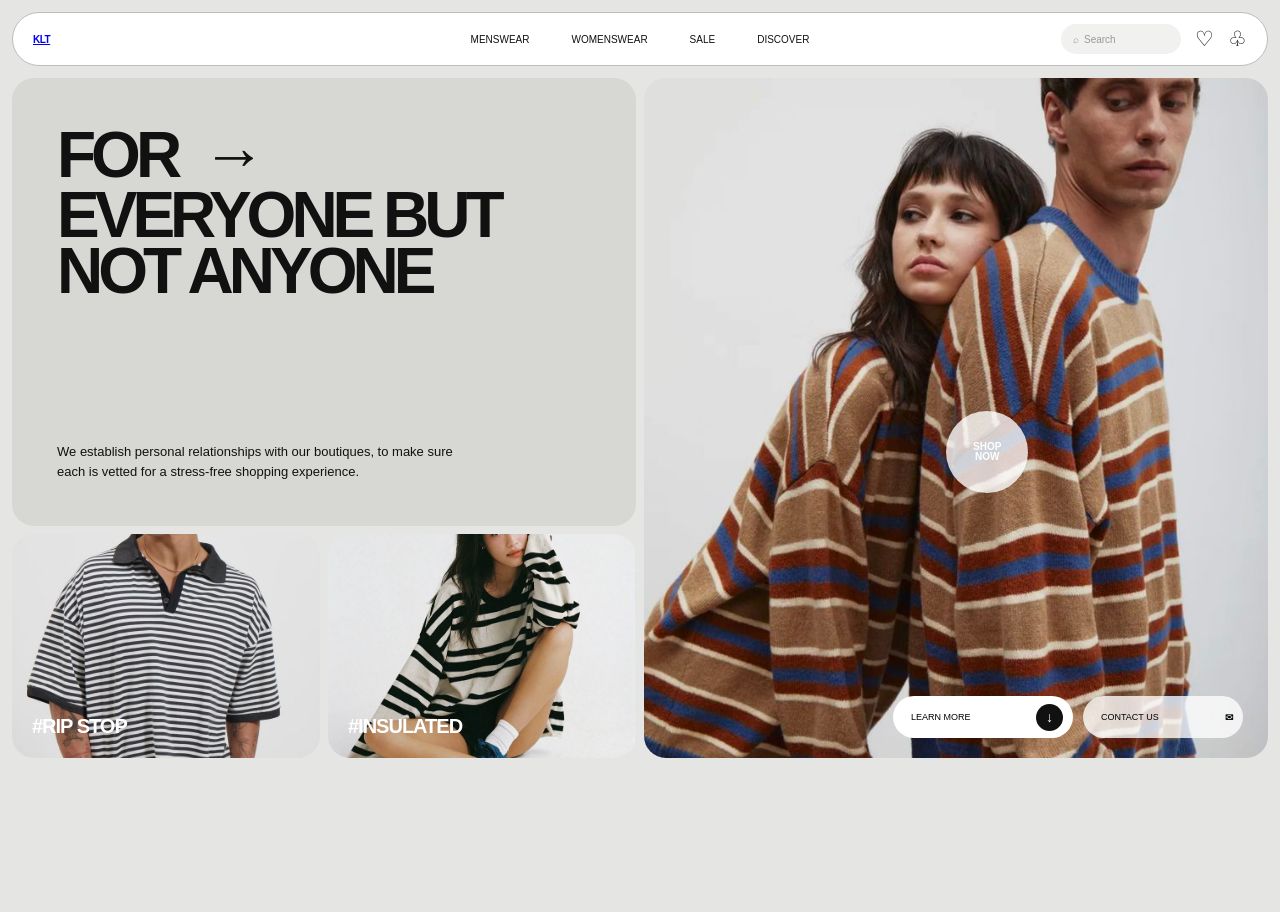
==== commit cd3e7037: "pics" ====
--- a/index.html
+++ b/index.html
@@ -21,45 +21,60 @@
 
     <header class="navbar">
 
-        <div class="logo">
-            <span>PUREM</span>
-            <span>ODA</span>
+        <a href="index.html" class="logo">
+            KLT
+        </a>
+
+
+        <nav>
+
+            <a href="mens.html">MENSWEAR</a>
+
+            <a href="womens.html">WOMENSWEAR</a>
+
+            <a href="sale.html">SALE</a>
+
+            <a href="discover.html">DISCOVER</a>
+
+        </nav>
+
+
+        <div class="nav-right">
+
+
+            <div class="search">
+
+                <span>⌕</span>
+
+                <span>Search</span>
+
+            </div>
+
+
+            <button aria-label="Wishlist">
+                ♡
+            </button>
+
+
+            <button aria-label="Shopping Bag">
+                ♧
+            </button>
+
+
         </div>
 
 
-        <nav>
-
-            <a href="mens.html">MENSWEAR</a>
-            <a href="womens.html">WOMENSWEAR</a>
-            <a href="sale.html">SALE</a>
-            <a href="discover.html">DISCOVER</a>
-
-        </nav>
-
-
-        <div class="nav-right">
-
-            <div class="search">
-                <span>⌕</span>
-                <span>Search</span>
-            </div>
-
-            <button>♡</button>
-
-            <button>♧</button>
-
-        </div>
-
     </header>
 
 
 
+
     <!-- ================= MAIN ================= -->
 
     <main class="container">
 
 
-        <!-- LEFT COLUMN -->
+        <!-- ================= LEFT COLUMN ================= -->
 
         <div class="left-column">
 
@@ -68,8 +83,10 @@
 
             <section class="text-card">
 
+
                 <div class="heading">
 
+
                     <div class="first-line">
 
                         <h1>FOR</h1>
@@ -82,6 +99,7 @@
                     <h1>EVERYONE BUT</h1>
 
                     <h1>NOT ANYONE</h1>
+
 
                 </div>
 
@@ -90,49 +108,62 @@
 
                     We establish personal relationships with our boutiques,
                     to make sure each is vetted for a stress-free shopping
-                    experience
+                    experience.
 
                 </p>
 
+
             </section>
 
 
 
-            <!-- SMALL CARDS -->
+
+            <!-- SMALL IMAGE CARDS -->
 
             <div class="small-cards">
 
 
-                <!-- CARD 2 -->
+                <!-- IMAGE 2 -->
 
                 <section class="small-card">
+
 
                     <img
                         src="assets/2.jpg"
-                        alt="Fashion"
+                        alt="KLT fashion"
                     >
 
+
                     <div class="card-title">
+
                         #RIP STOP
+
                     </div>
 
+
                 </section>
 
 
 
-                <!-- CARD 3 -->
+
+                <!-- IMAGE 3 -->
 
                 <section class="small-card">
+
 
                     <img
                         src="assets/3.jpg"
-                        alt="Fashion"
+                        alt="KLT fashion"
                     >
 
+
                     <div class="card-title">
+
                         #INSULATED
+
                     </div>
 
+
                 </section>
 
 
@@ -143,14 +174,15 @@
 
 
 
-        <!-- RIGHT COLUMN -->
+
+        <!-- ================= RIGHT HERO ================= -->
 
         <section class="hero">
 
 
             <img
                 src="assets/1.jpg"
-                alt="Fashion model"
+                alt="KLT fashion collection"
             >
 
 
@@ -159,13 +191,15 @@
             <button class="shop-button">
 
                 <span>SHOP</span>
+
                 <span>NOW</span>
 
             </button>
 
 
 
-            <!-- HERO BOTTOM BUTTONS -->
+
+            <!-- HERO ACTIONS -->
 
             <div class="hero-actions">
 
@@ -179,7 +213,6 @@
                 </button>
 
 
-
                 <button class="contact-button">
 
                     <span>CONTACT US</span>
@@ -198,8 +231,10 @@
     </main>
 
 
+
     <script src="script.js"></script>
 
+
 </body>
 
 </html>
--- a/style.css
+++ b/style.css
@@ -169,7 +169,6 @@
 }
 
 
-
 /* =========================================
    MAIN CONTAINER
 ========================================= */
@@ -186,13 +185,8 @@
 
     gap: 8px;
 
-    /*
-       This gives the website the
-       full available screen height,
-       but does NOT prevent scrolling.
-    */
-
-    min-height: calc(100vh - 78px);
+    height: 620px;
+
 }
 
 
@@ -207,9 +201,10 @@
 
     display: grid;
 
-    grid-template-rows: 2fr 1fr;
+    grid-template-rows: 1.7fr 1fr;
 
     gap: 8px;
+
 }
 
 
@@ -220,7 +215,7 @@
 
 .text-card {
 
-    min-height: 500px;
+    min-height: 0;
 
     background: #d7d7d3;
 
@@ -231,15 +226,19 @@
     position: relative;
 
     overflow: hidden;
-}
-
-
-
-/* HEADING */
+
+}
+
+
+
+/* =========================================
+   HEADING
+========================================= */
 
 .heading {
 
     width: 100%;
+
 }
 
 
@@ -252,11 +251,14 @@
     font-weight: 900;
 
     letter-spacing: -5px;
-}
-
-
-
-/* FIRST LINE */
+
+}
+
+
+
+/* =========================================
+   FIRST LINE
+========================================= */
 
 .first-line {
 
@@ -265,6 +267,7 @@
     align-items: center;
 
     gap: 25px;
+
 }
 
 
@@ -275,11 +278,14 @@
     font-weight: 300;
 
     line-height: 1;
-}
-
-
-
-/* DESCRIPTION */
+
+}
+
+
+
+/* =========================================
+   DESCRIPTION
+========================================= */
 
 .text-card p {
 
@@ -294,6 +300,7 @@
     font-size: 13px;
 
     line-height: 1.5;
+
 }
 
 
@@ -311,6 +318,7 @@
     grid-template-columns: 1fr 1fr;
 
     gap: 8px;
+
 }
 
 
@@ -320,13 +328,14 @@
 
     min-width: 0;
 
-    min-height: 220px;
+    min-height: 0;
 
     border-radius: 22px;
 
     overflow: hidden;
 
     background: #ccc;
+
 }
 
 
@@ -339,11 +348,14 @@
     object-fit: cover;
 
     display: block;
-}
-
-
-
-/* SMALL CARD TEXT */
+
+}
+
+
+
+/* =========================================
+   SMALL CARD TEXT
+========================================= */
 
 .card-title {
 
@@ -362,6 +374,7 @@
     letter-spacing: -1px;
 
     z-index: 2;
+
 }
 
 
@@ -374,7 +387,9 @@
 
     min-width: 0;
 
-    min-height: 728px;
+    height: 620px;
+
+    min-height: 0;
 
     border-radius: 22px;
 
@@ -383,6 +398,7 @@
     position: relative;
 
     background: #ccc;
+
 }
 
 
@@ -395,6 +411,7 @@
     object-fit: cover;
 
     display: block;
+
 }
 
 
@@ -440,6 +457,7 @@
     line-height: 1;
 
     cursor: pointer;
+
 }
 
 
@@ -463,6 +481,7 @@
     justify-content: flex-end;
 
     gap: 10px;
+
 }
 
 
@@ -486,17 +505,21 @@
     font-size: 9px;
 
     cursor: pointer;
-}
-
-
-
-/* LEARN */
+
+}
+
+
+
+/* =========================================
+   LEARN
+========================================= */
 
 .learn-button {
 
     width: 180px;
 
     background: white;
+
 }
 
 
@@ -519,23 +542,28 @@
     justify-content: center;
 
     font-size: 14px;
-}
-
-
-
-/* CONTACT */
+
+}
+
+
+
+/* =========================================
+   CONTACT
+========================================= */
 
 .contact-button {
 
     width: 160px;
 
     background: rgba(255, 255, 255, 0.78);
+
 }
 
 
 .contact-button b {
 
     font-size: 10px;
+
 }
 
 
@@ -608,6 +636,8 @@
 
         grid-template-columns: 1fr;
 
+        height: auto;
+
     }
 
 
@@ -620,7 +650,9 @@
 
     .hero {
 
-        min-height: 650px;
+        height: 600px;
+
+        min-height: 0;
 
     }
 
@@ -658,6 +690,8 @@
 
         margin: 0 7px 7px;
 
+        height: auto;
+
     }
 
 
@@ -731,7 +765,9 @@
 
     .hero {
 
-        min-height: 600px;
+        height: 560px;
+
+        min-height: 0;
 
         border-radius: 18px;
 
@@ -3531,4 +3567,1220 @@
 
     }
 
+}
+
+/* =========================================================
+   KLT PRODUCT PAGE
+========================================================= */
+
+
+/* =========================================
+   PRODUCT PAGE
+========================================= */
+
+.product-page {
+
+    width: calc(100% - 24px);
+
+    margin: 0 12px 100px;
+
+    display: grid;
+
+    grid-template-columns: 1.1fr 0.9fr;
+
+    gap: 50px;
+
+    align-items: start;
+
+}
+
+
+/* =========================================
+   GALLERY
+========================================= */
+
+.product-gallery {
+
+    min-width: 0;
+
+}
+
+
+.product-main-image {
+
+    width: 100%;
+
+    height: 760px;
+
+    border-radius: 24px;
+
+    overflow: hidden;
+
+    position: relative;
+
+    background: #ddd;
+
+}
+
+
+.product-main-image img {
+
+    width: 100%;
+
+    height: 100%;
+
+    object-fit: cover;
+
+    display: block;
+
+}
+
+
+.product-badge {
+
+    position: absolute;
+
+    top: 20px;
+
+    left: 20px;
+
+    background: #111;
+
+    color: white;
+
+    border-radius: 20px;
+
+    padding: 8px 12px;
+
+    font-size: 8px;
+
+}
+
+
+.thumbnail-row {
+
+    display: grid;
+
+    grid-template-columns:
+        repeat(3, 1fr);
+
+    gap: 8px;
+
+    margin-top: 8px;
+
+}
+
+
+.thumbnail {
+
+    height: 120px;
+
+    border: 1px solid transparent;
+
+    border-radius: 14px;
+
+    overflow: hidden;
+
+    padding: 0;
+
+    background: #ddd;
+
+    cursor: pointer;
+
+}
+
+
+.thumbnail.active {
+
+    border-color: #111;
+
+}
+
+
+.thumbnail img {
+
+    width: 100%;
+
+    height: 100%;
+
+    object-fit: cover;
+
+    display: block;
+
+}
+
+
+
+/* =========================================
+   PRODUCT DETAILS
+========================================= */
+
+.product-details {
+
+    padding: 25px 15px 0 0;
+
+    position: sticky;
+
+    top: 25px;
+
+}
+
+
+.product-category {
+
+    font-size: 9px;
+
+    color: #888;
+
+    margin-bottom: 25px;
+
+}
+
+
+.product-top h1 {
+
+    font-size: clamp(50px, 6vw, 90px);
+
+    line-height: 0.82;
+
+    letter-spacing: -5px;
+
+    font-weight: 900;
+
+    margin-bottom: 30px;
+
+}
+
+
+.product-price {
+
+    font-size: 18px;
+
+    font-weight: 600;
+
+    margin-bottom: 25px;
+
+}
+
+
+.product-description {
+
+    max-width: 350px;
+
+    font-size: 12px;
+
+    line-height: 1.6;
+
+    color: #666;
+
+}
+
+
+
+/* =========================================
+   SIZE
+========================================= */
+
+.size-section {
+
+    margin-top: 55px;
+
+}
+
+
+.size-heading {
+
+    display: flex;
+
+    justify-content: space-between;
+
+    align-items: center;
+
+    margin-bottom: 12px;
+
+    font-size: 9px;
+
+}
+
+
+.size-heading a {
+
+    color: #666;
+
+    text-decoration: underline;
+
+}
+
+
+.sizes {
+
+    display: grid;
+
+    grid-template-columns:
+        repeat(4, 1fr);
+
+    gap: 6px;
+
+}
+
+
+.sizes button {
+
+    height: 45px;
+
+    border: 1px solid #aaa;
+
+    background: transparent;
+
+    border-radius: 3px;
+
+    font-size: 10px;
+
+    cursor: pointer;
+
+}
+
+
+.sizes button:hover,
+.sizes button.selected {
+
+    background: #111;
+
+    color: white;
+
+    border-color: #111;
+
+}
+
+
+
+/* =========================================
+   ADD TO BAG
+========================================= */
+
+.add-to-bag {
+
+    width: 100%;
+
+    height: 55px;
+
+    margin-top: 25px;
+
+    border: none;
+
+    border-radius: 30px;
+
+    background: #111;
+
+    color: white;
+
+    padding: 0 20px;
+
+    display: flex;
+
+    align-items: center;
+
+    justify-content: space-between;
+
+    font-size: 10px;
+
+    cursor: pointer;
+
+    transition: 0.2s;
+
+}
+
+
+.add-to-bag:hover {
+
+    opacity: 0.8;
+
+}
+
+
+.add-to-bag span:last-child {
+
+    font-size: 20px;
+
+}
+
+
+
+/* =========================================
+   WISHLIST
+========================================= */
+
+.add-wishlist {
+
+    width: 100%;
+
+    height: 45px;
+
+    margin-top: 8px;
+
+    border: 1px solid #aaa;
+
+    border-radius: 25px;
+
+    background: transparent;
+
+    font-size: 9px;
+
+    cursor: pointer;
+
+}
+
+
+
+/* =========================================
+   PRODUCT INFORMATION
+========================================= */
+
+.product-information {
+
+    margin-top: 45px;
+
+    border-top: 1px solid #aaa;
+
+}
+
+
+.product-information details {
+
+    border-bottom: 1px solid #aaa;
+
+    padding: 18px 0;
+
+}
+
+
+.product-information summary {
+
+    list-style: none;
+
+    cursor: pointer;
+
+    font-size: 10px;
+
+    font-weight: 600;
+
+    display: flex;
+
+    justify-content: space-between;
+
+}
+
+
+.product-information summary::after {
+
+    content: "+";
+
+    font-size: 14px;
+
+}
+
+
+.product-information details[open]
+summary::after {
+
+    content: "−";
+
+}
+
+
+.product-information p {
+
+    margin-top: 15px;
+
+    font-size: 10px;
+
+    line-height: 1.6;
+
+    color: #777;
+
+}
+
+
+
+/* =========================================
+   RECOMMENDED
+========================================= */
+
+.recommended {
+
+    width: calc(100% - 24px);
+
+    margin: 0 12px 100px;
+
+}
+
+
+.recommended-heading {
+
+    display: flex;
+
+    align-items: flex-end;
+
+    justify-content: space-between;
+
+    margin-bottom: 35px;
+
+}
+
+
+.recommended-heading p {
+
+    font-size: 9px;
+
+    color: #888;
+
+    margin-bottom: 10px;
+
+}
+
+
+.recommended-heading h2 {
+
+    font-size: clamp(45px, 5vw, 75px);
+
+    line-height: 0.85;
+
+    letter-spacing: -5px;
+
+}
+
+
+.recommended-heading a {
+
+    color: #111;
+
+    text-decoration: none;
+
+    font-size: 9px;
+
+}
+
+
+.recommended-grid {
+
+    display: grid;
+
+    grid-template-columns:
+        repeat(3, 1fr);
+
+    gap: 10px;
+
+}
+
+
+.recommended-card a {
+
+    color: #111;
+
+    text-decoration: none;
+
+}
+
+
+.recommended-image {
+
+    height: 500px;
+
+    border-radius: 18px;
+
+    overflow: hidden;
+
+    background: #ddd;
+
+}
+
+
+.recommended-image img {
+
+    width: 100%;
+
+    height: 100%;
+
+    object-fit: cover;
+
+    display: block;
+
+    transition: transform 0.5s ease;
+
+}
+
+
+.recommended-card:hover
+.recommended-image img {
+
+    transform: scale(1.04);
+
+}
+
+
+.recommended-info {
+
+    padding: 14px 2px;
+
+    display: flex;
+
+    justify-content: space-between;
+
+    font-size: 9px;
+
+}
+
+
+.recommended-info strong {
+
+    font-size: 10px;
+
+}
+
+
+
+/* =========================================
+   TABLET
+========================================= */
+
+@media (max-width: 900px) {
+
+    .product-page {
+
+        grid-template-columns: 1fr;
+
+        gap: 30px;
+
+    }
+
+
+    .product-main-image {
+
+        height: 650px;
+
+    }
+
+
+    .product-details {
+
+        position: static;
+
+        padding-right: 0;
+
+    }
+
+
+    .recommended-grid {
+
+        grid-template-columns:
+            repeat(2, 1fr);
+
+    }
+
+}
+
+
+
+/* =========================================
+   MOBILE
+========================================= */
+
+@media (max-width: 600px) {
+
+    .product-page {
+
+        width: calc(100% - 14px);
+
+        margin: 0 7px 70px;
+
+    }
+
+
+    .product-main-image {
+
+        height: 550px;
+
+        border-radius: 18px;
+
+    }
+
+
+    .thumbnail {
+
+        height: 90px;
+
+    }
+
+
+    .product-details {
+
+        padding: 10px 0 0;
+
+    }
+
+
+    .product-top h1 {
+
+        font-size: 55px;
+
+        letter-spacing: -4px;
+
+    }
+
+
+    .size-section {
+
+        margin-top: 40px;
+
+    }
+
+
+    .recommended {
+
+        width: calc(100% - 14px);
+
+        margin: 0 7px 70px;
+
+    }
+
+
+    .recommended-grid {
+
+        grid-template-columns:
+            1fr 1fr;
+
+        gap: 7px;
+
+    }
+
+
+    .recommended-image {
+
+        height: 300px;
+
+        border-radius: 14px;
+
+    }
+
+
+    .recommended-heading a {
+
+        display: none;
+
+    }
+
+}
+
+/* =========================================================
+   FINAL HOMEPAGE FIX
+   KLT HERO GRID
+========================================================= */
+
+
+/* MAIN GRID */
+
+.container {
+
+    width: calc(100% - 24px);
+
+    margin: 0 12px 12px;
+
+    display: grid;
+
+    grid-template-columns: 1fr 1fr;
+
+    gap: 8px;
+
+    height: 680px;
+
+    min-height: 0;
+
+}
+
+
+
+/* LEFT SIDE */
+
+.left-column {
+
+    width: 100%;
+
+    height: 100%;
+
+    min-height: 0;
+
+    display: grid;
+
+    grid-template-rows: 2fr 1fr;
+
+    gap: 8px;
+
+}
+
+
+
+/* TEXT CARD */
+
+.text-card {
+
+    width: 100%;
+
+    height: 100%;
+
+    min-height: 0;
+
+    box-sizing: border-box;
+
+    background: #d7d7d3;
+
+    border-radius: 22px;
+
+    padding: 45px;
+
+    position: relative;
+
+    overflow: hidden;
+
+}
+
+
+
+/* HEADING */
+
+.heading h1 {
+
+    margin: 0;
+
+    font-size: clamp(45px, 5vw, 82px);
+
+    line-height: 0.88;
+
+    font-weight: 900;
+
+    letter-spacing: -5px;
+
+}
+
+
+.first-line {
+
+    display: flex;
+
+    align-items: center;
+
+    gap: 25px;
+
+}
+
+
+.arrow {
+
+    font-size: clamp(45px, 5vw, 80px);
+
+    line-height: 1;
+
+}
+
+
+
+/* DESCRIPTION */
+
+.text-card p {
+
+    position: absolute;
+
+    left: 45px;
+
+    bottom: 45px;
+
+    max-width: 400px;
+
+    margin: 0;
+
+    font-size: 13px;
+
+    line-height: 1.5;
+
+}
+
+
+
+/* BOTTOM TWO IMAGES */
+
+.small-cards {
+
+    width: 100%;
+
+    height: 100%;
+
+    min-height: 0;
+
+    display: grid;
+
+    grid-template-columns: 1fr 1fr;
+
+    gap: 8px;
+
+}
+
+
+.small-card {
+
+    width: 100%;
+
+    height: 100%;
+
+    min-height: 0;
+
+    position: relative;
+
+    overflow: hidden;
+
+    border-radius: 22px;
+
+    background: #ccc;
+
+}
+
+
+.small-card img {
+
+    width: 100%;
+
+    height: 100%;
+
+    object-fit: cover;
+
+    display: block;
+
+}
+
+
+
+/* SMALL IMAGE TEXT */
+
+.card-title {
+
+    position: absolute;
+
+    left: 20px;
+
+    bottom: 20px;
+
+    z-index: 2;
+
+    color: white;
+
+    font-size: 20px;
+
+    font-weight: 900;
+
+}
+
+
+
+/* =========================================================
+   RIGHT HERO
+========================================================= */
+
+.hero {
+
+    width: 100%;
+
+    height: 100%;
+
+    min-height: 0;
+
+    position: relative;
+
+    overflow: hidden;
+
+    border-radius: 22px;
+
+    background: #ccc;
+
+}
+
+
+.hero img {
+
+    width: 100%;
+
+    height: 100%;
+
+    object-fit: cover;
+
+    display: block;
+
+}
+
+
+
+/* SHOP BUTTON */
+
+.shop-button {
+
+    position: absolute;
+
+    top: 55%;
+
+    left: 55%;
+
+    transform: translate(-50%, -50%);
+
+    width: 82px;
+
+    height: 82px;
+
+    border: none;
+
+    border-radius: 50%;
+
+    background: rgba(255,255,255,0.78);
+
+    color: white;
+
+    display: flex;
+
+    flex-direction: column;
+
+    justify-content: center;
+
+    align-items: center;
+
+    font-size: 10px;
+
+    font-weight: 700;
+
+    line-height: 1;
+
+    cursor: pointer;
+
+}
+
+
+
+/* HERO BOTTOM BUTTONS */
+
+.hero-actions {
+
+    position: absolute;
+
+    left: 25px;
+
+    right: 25px;
+
+    bottom: 20px;
+
+    display: flex;
+
+    justify-content: flex-end;
+
+    gap: 10px;
+
+}
+
+
+.learn-button,
+.contact-button {
+
+    height: 42px;
+
+    border: none;
+
+    border-radius: 25px;
+
+    display: flex;
+
+    align-items: center;
+
+    justify-content: space-between;
+
+    padding: 0 10px 0 18px;
+
+    font-size: 9px;
+
+}
+
+
+.learn-button {
+
+    width: 180px;
+
+    background: white;
+
+}
+
+
+.learn-button b {
+
+    width: 27px;
+
+    height: 27px;
+
+    border-radius: 50%;
+
+    background: #111;
+
+    color: white;
+
+    display: flex;
+
+    justify-content: center;
+
+    align-items: center;
+
+}
+
+
+.contact-button {
+
+    width: 160px;
+
+    background: rgba(255,255,255,0.78);
+
+}
+
+
+
+/* =========================================================
+   TABLET
+========================================================= */
+
+@media (max-width: 800px) {
+
+    .container {
+
+        grid-template-columns: 1fr;
+
+        height: auto;
+
+    }
+
+
+    .left-column {
+
+        height: auto;
+
+        grid-template-rows: 450px 250px;
+
+    }
+
+
+    .text-card {
+
+        height: 100%;
+
+    }
+
+
+    .small-cards {
+
+        height: 100%;
+
+    }
+
+
+    .hero {
+
+        height: 600px;
+
+    }
+
+}
+
+
+
+/* =========================================================
+   MOBILE
+========================================================= */
+
+@media (max-width: 550px) {
+
+    .container {
+
+        width: calc(100% - 14px);
+
+        margin: 0 7px 7px;
+
+    }
+
+
+    .left-column {
+
+        grid-template-rows: 420px 500px;
+
+    }
+
+
+    .text-card {
+
+        padding: 28px;
+
+        border-radius: 18px;
+
+    }
+
+
+    .heading h1 {
+
+        font-size: 44px;
+
+        letter-spacing: -3px;
+
+    }
+
+
+    .text-card p {
+
+        left: 28px;
+
+        bottom: 28px;
+
+        max-width: 270px;
+
+        font-size: 10px;
+
+    }
+
+
+    .small-cards {
+
+        grid-template-columns: 1fr 1fr;
+
+    }
+
+
+    .small-card {
+
+        border-radius: 18px;
+
+    }
+
+
+    .hero {
+
+        height: 560px;
+
+        border-radius: 18px;
+
+    }
+
+
+    .hero-actions {
+
+        left: 12px;
+
+        right: 12px;
+
+    }
+
+
+    .learn-button,
+    .contact-button {
+
+        width: 50%;
+
+    }
+
 }
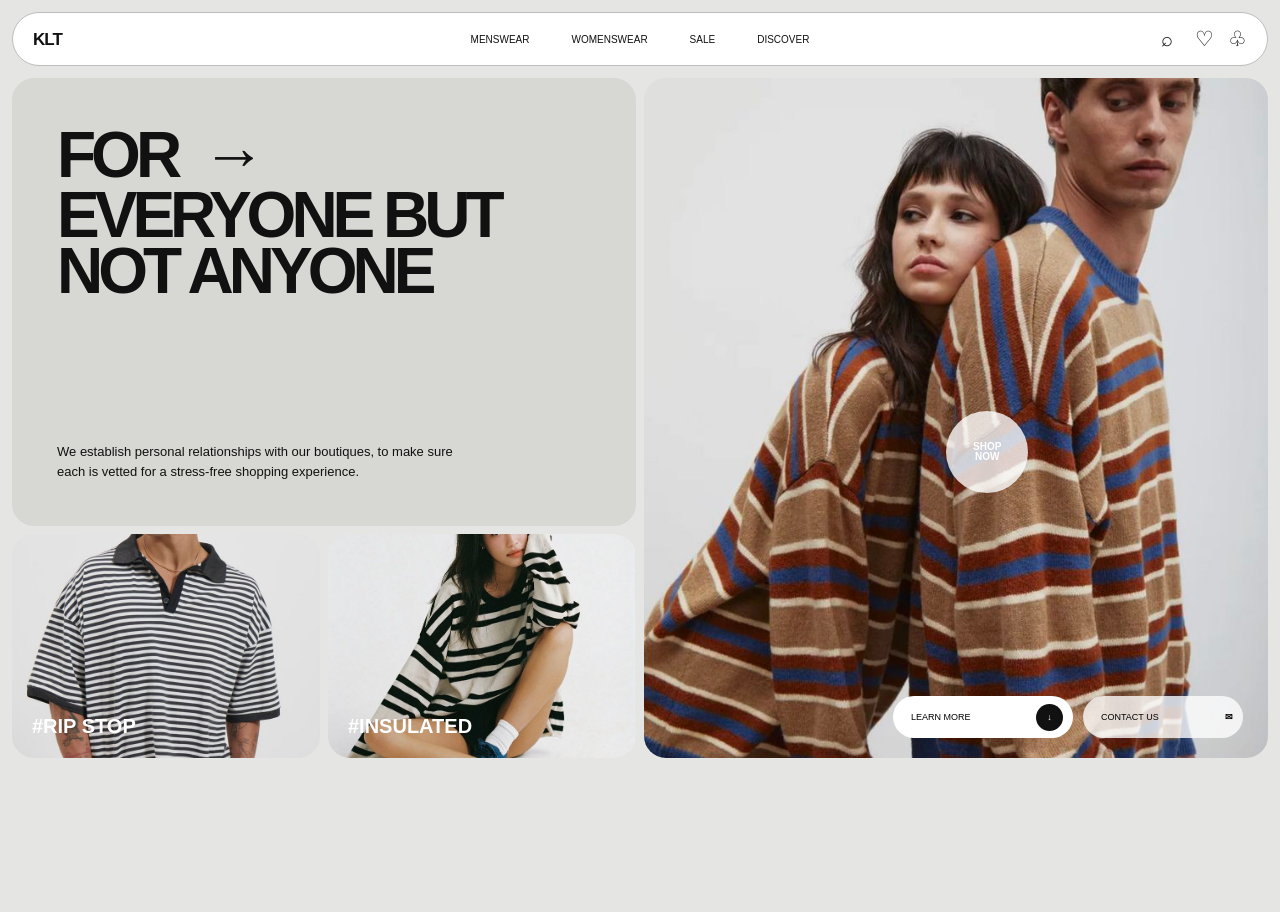
==== commit 6e1b11e6: "refined KLT storefront styling and navigation" ====
--- a/index.html
+++ b/index.html
@@ -20,44 +20,82 @@
     <!-- ================= NAVBAR ================= -->
 
     <header class="navbar">
+
 
         <a href="index.html" class="logo">
             KLT
         </a>
 
 
+
         <nav>
 
-            <a href="mens.html">MENSWEAR</a>
-
-            <a href="womens.html">WOMENSWEAR</a>
-
-            <a href="sale.html">SALE</a>
-
-            <a href="discover.html">DISCOVER</a>
+            <a href="mens.html">
+                MENSWEAR
+            </a>
+
+            <a href="womens.html">
+                WOMENSWEAR
+            </a>
+
+            <a href="sale.html">
+                SALE
+            </a>
+
+            <a href="discover.html">
+                DISCOVER
+            </a>
 
         </nav>
 
 
+
         <div class="nav-right">
 
 
-            <div class="search">
+            <!-- SEARCH -->
+
+            <button
+                type="button"
+                class="search"
+                onclick="window.location.href='search.html'"
+                aria-label="Search"
+            >
 
                 <span>⌕</span>
 
-                <span>Search</span>
-
-            </div>
-
-
-            <button aria-label="Wishlist">
+                <span>
+                    Search
+                </span>
+
+            </button>
+
+
+
+            <!-- WISHLIST -->
+
+            <button
+                type="button"
+                aria-label="Wishlist"
+                onclick="window.location.href='wishlist.html'"
+            >
+
                 ♡
+
             </button>
 
 
-            <button aria-label="Shopping Bag">
+
+            <!-- SHOPPING BAG -->
+
+            <button
+                type="button"
+                aria-label="Shopping Bag"
+                onclick="window.location.href='bag.html'"
+            >
+
                 ♧
+
             </button>
 
 
@@ -89,16 +127,25 @@
 
                     <div class="first-line">
 
-                        <h1>FOR</h1>
-
-                        <span class="arrow">→</span>
+                        <h1>
+                            FOR
+                        </h1>
+
+                        <span class="arrow">
+                            →
+                        </span>
 
                     </div>
 
 
-                    <h1>EVERYONE BUT</h1>
-
-                    <h1>NOT ANYONE</h1>
+                    <h1>
+                        EVERYONE BUT
+                    </h1>
+
+
+                    <h1>
+                        NOT ANYONE
+                    </h1>
 
 
                 </div>
@@ -186,13 +233,22 @@
             >
 
 
+
             <!-- SHOP BUTTON -->
 
-            <button class="shop-button">
-
-                <span>SHOP</span>
-
-                <span>NOW</span>
+            <button
+                class="shop-button"
+                type="button"
+                onclick="window.location.href='mens.html'"
+            >
+
+                <span>
+                    SHOP
+                </span>
+
+                <span>
+                    NOW
+                </span>
 
             </button>
 
@@ -204,20 +260,37 @@
             <div class="hero-actions">
 
 
-                <button class="learn-button">
-
-                    <span>LEARN MORE</span>
-
-                    <b>↓</b>
+                <button
+                    class="learn-button"
+                    type="button"
+                    onclick="window.location.href='discover.html'"
+                >
+
+                    <span>
+                        LEARN MORE
+                    </span>
+
+                    <b>
+                        ↓
+                    </b>
 
                 </button>
 
 
-                <button class="contact-button">
-
-                    <span>CONTACT US</span>
-
-                    <b>✉</b>
+
+                <button
+                    class="contact-button"
+                    type="button"
+                    onclick="window.location.href='discover.html'"
+                >
+
+                    <span>
+                        CONTACT US
+                    </span>
+
+                    <b>
+                        ✉
+                    </b>
 
                 </button>
 
@@ -232,6 +305,7 @@
 
 
 
+
     <script src="script.js"></script>
 
 
--- a/style.css
+++ b/style.css
@@ -29,7 +29,6 @@
 }
 
 
-
 /* =========================================
    NAVBAR
 ========================================= */
@@ -66,92 +65,103 @@
 
 .logo {
 
-    width: 60px;
+    width: auto;
+
+    color: #111;
+
+    font-size: 17px;
+
+    font-weight: 900;
+
+    line-height: 1;
+
+    letter-spacing: -1px;
+
+    text-decoration: none;
+}
+
+
+.logo span {
+
+    display: block;
+
+}
+
+
+/* NAV LINKS */
+
+nav {
+
+    display: flex;
+
+    align-items: center;
+
+    justify-content: center;
+
+    gap: 42px;
+
+    position: absolute;
+
+    left: 50%;
+
+    transform: translateX(-50%);
+}
+
+
+nav a {
+
+    color: #111;
+
+    text-decoration: none;
 
     font-size: 10px;
 
-    font-weight: 900;
-
-    line-height: 9px;
-
-    letter-spacing: -0.5px;
-}
-
-
-.logo span {
-
-    display: block;
-
-}
-
-
-
-/* NAV LINKS */
-
-nav {
+    white-space: nowrap;
+}
+
+
+/* RIGHT SIDE */
+
+.nav-right {
 
     display: flex;
 
     align-items: center;
 
+    gap: 14px;
+}
+
+
+.search {
+
+    width: 28px;
+
+    height: 30px;
+
+    display: flex;
+
+    align-items: center;
+
     justify-content: center;
 
-    gap: 42px;
-
-    position: absolute;
-
-    left: 50%;
-
-    transform: translateX(-50%);
-}
-
-
-nav a {
-
-    color: #111;
-
-    text-decoration: none;
-
-    font-size: 10px;
-
-    white-space: nowrap;
-}
-
-
-
-/* RIGHT SIDE */
-
-.nav-right {
-
-    display: flex;
-
-    align-items: center;
-
-    gap: 14px;
-}
-
-
-.search {
-
-    width: 120px;
-
-    height: 30px;
-
-    border-radius: 20px;
-
-    background: #f1f1ef;
-
-    display: flex;
-
-    align-items: center;
-
-    gap: 5px;
-
-    padding: 0 12px;
-
-    color: #999;
-
-    font-size: 10px;
+    padding: 0;
+
+    background: transparent;
+
+    color: #111;
+
+    font-size: 19px;
+
+    cursor: pointer;
+}
+
+.search span:first-child {
+    font-size: 20px;
+    line-height: 1;
+}
+
+.search span:last-child {
+    display: none;
 }
 
 
@@ -168,635 +178,6 @@
     color: #111;
 }
 
-
-/* =========================================
-   MAIN CONTAINER
-========================================= */
-
-.container {
-
-    width: calc(100% - 24px);
-
-    margin: 0 12px 12px;
-
-    display: grid;
-
-    grid-template-columns: 1fr 1fr;
-
-    gap: 8px;
-
-    height: 620px;
-
-}
-
-
-
-/* =========================================
-   LEFT COLUMN
-========================================= */
-
-.left-column {
-
-    min-width: 0;
-
-    display: grid;
-
-    grid-template-rows: 1.7fr 1fr;
-
-    gap: 8px;
-
-}
-
-
-
-/* =========================================
-   TEXT CARD
-========================================= */
-
-.text-card {
-
-    min-height: 0;
-
-    background: #d7d7d3;
-
-    border-radius: 22px;
-
-    padding: clamp(30px, 4vw, 65px);
-
-    position: relative;
-
-    overflow: hidden;
-
-}
-
-
-
-/* =========================================
-   HEADING
-========================================= */
-
-.heading {
-
-    width: 100%;
-
-}
-
-
-.heading h1 {
-
-    font-size: clamp(42px, 5.2vw, 88px);
-
-    line-height: 0.88;
-
-    font-weight: 900;
-
-    letter-spacing: -5px;
-
-}
-
-
-
-/* =========================================
-   FIRST LINE
-========================================= */
-
-.first-line {
-
-    display: flex;
-
-    align-items: center;
-
-    gap: 25px;
-
-}
-
-
-.arrow {
-
-    font-size: clamp(42px, 5vw, 80px);
-
-    font-weight: 300;
-
-    line-height: 1;
-
-}
-
-
-
-/* =========================================
-   DESCRIPTION
-========================================= */
-
-.text-card p {
-
-    position: absolute;
-
-    left: clamp(30px, 4vw, 65px);
-
-    bottom: clamp(30px, 4vw, 55px);
-
-    max-width: 390px;
-
-    font-size: 13px;
-
-    line-height: 1.5;
-
-}
-
-
-
-/* =========================================
-   SMALL CARDS
-========================================= */
-
-.small-cards {
-
-    min-height: 0;
-
-    display: grid;
-
-    grid-template-columns: 1fr 1fr;
-
-    gap: 8px;
-
-}
-
-
-.small-card {
-
-    position: relative;
-
-    min-width: 0;
-
-    min-height: 0;
-
-    border-radius: 22px;
-
-    overflow: hidden;
-
-    background: #ccc;
-
-}
-
-
-.small-card img {
-
-    width: 100%;
-
-    height: 100%;
-
-    object-fit: cover;
-
-    display: block;
-
-}
-
-
-
-/* =========================================
-   SMALL CARD TEXT
-========================================= */
-
-.card-title {
-
-    position: absolute;
-
-    left: 25px;
-
-    bottom: 22px;
-
-    color: white;
-
-    font-size: clamp(18px, 2vw, 30px);
-
-    font-weight: 900;
-
-    letter-spacing: -1px;
-
-    z-index: 2;
-
-}
-
-
-
-/* =========================================
-   HERO
-========================================= */
-
-.hero {
-
-    min-width: 0;
-
-    height: 620px;
-
-    min-height: 0;
-
-    border-radius: 22px;
-
-    overflow: hidden;
-
-    position: relative;
-
-    background: #ccc;
-
-}
-
-
-.hero img {
-
-    width: 100%;
-
-    height: 100%;
-
-    object-fit: cover;
-
-    display: block;
-
-}
-
-
-
-/* =========================================
-   SHOP BUTTON
-========================================= */
-
-.shop-button {
-
-    position: absolute;
-
-    top: 58%;
-
-    left: 55%;
-
-    transform: translate(-50%, -50%);
-
-    width: 82px;
-
-    height: 82px;
-
-    border: none;
-
-    border-radius: 50%;
-
-    background: rgba(255, 255, 255, 0.78);
-
-    color: white;
-
-    display: flex;
-
-    flex-direction: column;
-
-    align-items: center;
-
-    justify-content: center;
-
-    font-size: 10px;
-
-    font-weight: 700;
-
-    line-height: 1;
-
-    cursor: pointer;
-
-}
-
-
-
-/* =========================================
-   HERO BUTTONS
-========================================= */
-
-.hero-actions {
-
-    position: absolute;
-
-    left: 25px;
-
-    right: 25px;
-
-    bottom: 20px;
-
-    display: flex;
-
-    justify-content: flex-end;
-
-    gap: 10px;
-
-}
-
-
-.learn-button,
-.contact-button {
-
-    height: 42px;
-
-    border: none;
-
-    border-radius: 25px;
-
-    display: flex;
-
-    align-items: center;
-
-    justify-content: space-between;
-
-    padding: 0 10px 0 18px;
-
-    font-size: 9px;
-
-    cursor: pointer;
-
-}
-
-
-
-/* =========================================
-   LEARN
-========================================= */
-
-.learn-button {
-
-    width: 180px;
-
-    background: white;
-
-}
-
-
-.learn-button b {
-
-    width: 27px;
-
-    height: 27px;
-
-    border-radius: 50%;
-
-    background: #111;
-
-    color: white;
-
-    display: flex;
-
-    align-items: center;
-
-    justify-content: center;
-
-    font-size: 14px;
-
-}
-
-
-
-/* =========================================
-   CONTACT
-========================================= */
-
-.contact-button {
-
-    width: 160px;
-
-    background: rgba(255, 255, 255, 0.78);
-
-}
-
-
-.contact-button b {
-
-    font-size: 10px;
-
-}
-
-
-
-/* =========================================
-   LARGE LAPTOP
-========================================= */
-
-@media (max-width: 1200px) {
-
-    nav {
-
-        gap: 25px;
-
-    }
-
-
-    nav a {
-
-        font-size: 9px;
-
-    }
-
-
-    .search {
-
-        width: 90px;
-
-    }
-
-
-    .text-card {
-
-        padding: 35px;
-
-    }
-
-
-    .text-card p {
-
-        left: 35px;
-
-    }
-
-}
-
-
-
-/* =========================================
-   TABLET
-========================================= */
-
-@media (max-width: 800px) {
-
-    .navbar {
-
-        height: 50px;
-
-    }
-
-
-    nav {
-
-        display: none;
-
-    }
-
-
-    .container {
-
-        grid-template-columns: 1fr;
-
-        height: auto;
-
-    }
-
-
-    .left-column {
-
-        grid-template-rows: auto auto;
-
-    }
-
-
-    .hero {
-
-        height: 600px;
-
-        min-height: 0;
-
-    }
-
-
-    .text-card {
-
-        min-height: 450px;
-
-    }
-
-}
-
-
-
-/* =========================================
-   MOBILE
-========================================= */
-
-@media (max-width: 550px) {
-
-    .navbar {
-
-        width: calc(100% - 14px);
-
-        margin: 7px;
-
-        padding: 0 13px;
-
-    }
-
-
-    .container {
-
-        width: calc(100% - 14px);
-
-        margin: 0 7px 7px;
-
-        height: auto;
-
-    }
-
-
-    .nav-right {
-
-        gap: 8px;
-
-    }
-
-
-    .search {
-
-        display: none;
-
-    }
-
-
-    .text-card {
-
-        min-height: 420px;
-
-        padding: 28px;
-
-        border-radius: 18px;
-
-    }
-
-
-    .heading h1 {
-
-        font-size: 44px;
-
-        letter-spacing: -3px;
-
-    }
-
-
-    .arrow {
-
-        font-size: 45px;
-
-    }
-
-
-    .text-card p {
-
-        left: 28px;
-
-        bottom: 28px;
-
-        max-width: 260px;
-
-        font-size: 10px;
-
-    }
-
-
-    .small-cards {
-
-        grid-template-columns: 1fr;
-
-    }
-
-
-    .small-card {
-
-        min-height: 240px;
-
-    }
-
-
-    .hero {
-
-        height: 560px;
-
-        min-height: 0;
-
-        border-radius: 18px;
-
-    }
-
-
-    .hero-actions {
-
-        left: 12px;
-
-        right: 12px;
-
-    }
-
-
-    .learn-button {
-
-        width: 50%;
-
-    }
-
-
-    .contact-button {
-
-        width: 50%;
-
-    }
-
-}
 
 /* =========================================================
    KLT MENSWEAR PAGE
@@ -917,25 +298,36 @@
 
 .shop-search {
 
-    width: 120px;
+    width: 28px;
 
     height: 30px;
 
-    border-radius: 20px;
-
-    background: #f1f1ef;
-
     display: flex;
 
     align-items: center;
 
-    gap: 5px;
-
-    padding: 0 12px;
-
-    color: #999;
-
-    font-size: 10px;
+    justify-content: center;
+
+    padding: 0;
+
+    background: transparent;
+
+    color: #111;
+
+    font-size: 19px;
+
+    cursor: pointer;
+
+    text-decoration: none;
+}
+
+.shop-search span:first-child {
+    font-size: 20px;
+    line-height: 1;
+}
+
+.shop-search span:last-child {
+    display: none;
 }
 
 
@@ -949,7 +341,6 @@
 
     cursor: pointer;
 }
-
 
 
 /* =========================================
@@ -962,7 +353,6 @@
 
     margin: 0 12px 30px;
 }
-
 
 
 /* =========================================
@@ -1118,7 +508,6 @@
 }
 
 
-
 /* =========================================
    CATEGORY SECTION
 ========================================= */
@@ -1210,7 +599,6 @@
 }
 
 
-
 /* =========================================
    PRODUCTS
 ========================================= */
@@ -1265,7 +653,6 @@
 }
 
 
-
 /* =========================================
    PRODUCT GRID
 ========================================= */
@@ -1370,7 +757,6 @@
 }
 
 
-
 /* PRODUCT INFO */
 
 .product-info {
@@ -1409,7 +795,6 @@
 
     white-space: nowrap;
 }
-
 
 
 /* =========================================
@@ -1508,7 +893,6 @@
 }
 
 
-
 /* =========================================
    FOOTER
 ========================================= */
@@ -1562,7 +946,6 @@
 }
 
 
-
 /* =========================================
    TABLET
 ========================================= */
@@ -1622,7 +1005,6 @@
 }
 
 
-
 /* =========================================
    MOBILE
 ========================================= */
@@ -1649,7 +1031,7 @@
 
     .shop-search {
 
-        display: none;
+        display: flex;
 
     }
 
@@ -1799,7 +1181,6 @@
     margin: 0 12px 30px;
 
 }
-
 
 
 /* =========================================
@@ -1856,7 +1237,6 @@
 }
 
 
-
 /* =========================================
    HERO CONTENT
 ========================================= */
@@ -1917,7 +1297,6 @@
 }
 
 
-
 /* =========================================
    WOMENS EDITORIAL
 ========================================= */
@@ -2022,7 +1401,6 @@
 }
 
 
-
 /* =========================================
    TABLET
 ========================================= */
@@ -2045,7 +1423,6 @@
 }
 
 
-
 /* =========================================
    MOBILE
 ========================================= */
@@ -2114,310 +1491,528 @@
 
 }
 
+
 /* =========================================================
-   KLT SALE PAGE
+   KLT PRODUCT PAGE
 ========================================================= */
 
 
 /* =========================================
-   SALE PAGE
+   PRODUCT PAGE
 ========================================= */
 
-.sale-page {
+.product-page {
 
     width: calc(100% - 24px);
 
-    margin: 0 12px 30px;
-
-}
-
+    margin: 0 12px 100px;
+
+    display: grid;
+
+    grid-template-columns: 1.1fr 0.9fr;
+
+    gap: 50px;
+
+    align-items: start;
+
+}
 
 
 /* =========================================
-   SALE HERO
+   GALLERY
 ========================================= */
 
-.sale-hero {
-
-    min-height: 650px;
-
-    display: grid;
-
-    grid-template-columns: 1fr 1fr;
-
-    gap: 8px;
-}
-
-
-.sale-hero-left {
-
-    background: #d7d7d3;
+.product-gallery {
+
+    min-width: 0;
+
+}
+
+
+.product-main-image {
+
+    width: 100%;
+
+    height: 760px;
 
     border-radius: 24px;
 
-    padding: 55px;
+    overflow: hidden;
 
     position: relative;
 
-    overflow: hidden;
-}
-
-
-.sale-hero-left > p:first-child {
-
-    font-size: 10px;
-
-    color: #777;
-
-    margin-bottom: 35px;
-}
-
-
-.sale-hero-left h1 {
-
-    font-size: clamp(80px, 12vw, 190px);
-
-    line-height: 0.75;
-
-    letter-spacing: -10px;
-
-    font-weight: 900;
-}
-
-
-.sale-number {
+    background: #ddd;
+
+}
+
+
+.product-main-image img {
+
+    width: 100%;
+
+    height: 100%;
+
+    object-fit: cover;
+
+    display: block;
+
+}
+
+
+.product-badge {
 
     position: absolute;
 
-    right: 45px;
-
-    bottom: 80px;
-
-    font-size: clamp(70px, 9vw, 140px);
-
-    font-weight: 900;
-
-    letter-spacing: -8px;
-
-    line-height: 0.8;
-}
-
-
-.sale-description {
-
-    position: absolute;
-
-    left: 55px;
-
-    bottom: 55px;
-
-    max-width: 220px;
-
-    font-size: 12px;
-
-    line-height: 1.5;
-}
-
-
-
-/* SALE HERO IMAGE */
-
-.sale-hero-right {
-
-    border-radius: 24px;
-
-    overflow: hidden;
-
-    position: relative;
-
-    background: #ccc;
-}
-
-
-.sale-hero-right img {
-
-    width: 100%;
-
-    height: 100%;
-
-    object-fit: cover;
-
-    display: block;
-}
-
-
-.sale-circle {
-
-    position: absolute;
-
-    right: 30px;
-
-    top: 30px;
-
-    width: 90px;
-
-    height: 90px;
-
-    border-radius: 50%;
-
-    background: rgba(255,255,255,0.85);
-
-    display: flex;
-
-    align-items: center;
-
-    justify-content: center;
-
-    flex-direction: column;
-
-    text-align: center;
-
-    font-size: 9px;
-
-    font-weight: 700;
-}
-
-
-
-/* =========================================
-   FILTER
-========================================= */
-
-.sale-filter {
-
-    margin-top: 55px;
-
-    padding: 15px 0;
-
-    border-top: 1px solid #aaa;
-
-    border-bottom: 1px solid #aaa;
-
-    display: flex;
-
-    gap: 8px;
-}
-
-
-.sale-filter button {
-
-    border: 1px solid #999;
-
-    background: transparent;
+    top: 20px;
+
+    left: 20px;
+
+    background: #111;
+
+    color: white;
 
     border-radius: 20px;
 
-    padding: 10px 18px;
-
-    font-size: 9px;
-
-    cursor: pointer;
-
-    transition: 0.2s;
-}
-
-
-.sale-filter button:hover,
-.sale-filter-active {
-
-    background: #111 !important;
-
-    color: white;
-
-    border-color: #111 !important;
-}
-
-
-
-/* =========================================
-   SALE PRODUCTS
-========================================= */
-
-.sale-products {
-
-    margin-top: 100px;
-}
-
-
-.sale-heading {
-
-    display: flex;
-
-    justify-content: space-between;
-
-    align-items: flex-end;
-
-    margin-bottom: 35px;
-}
-
-
-.sale-heading p {
-
-    font-size: 9px;
-
-    color: #777;
-
-    margin-bottom: 10px;
-}
-
-
-.sale-heading h2 {
-
-    font-size: clamp(45px, 6vw, 90px);
-
-    line-height: 0.82;
-
-    letter-spacing: -5px;
-
-    font-weight: 900;
-}
-
-
-.sale-heading > span {
-
-    font-size: 9px;
-
-    color: #777;
-}
-
-
-
-/* =========================================
-   SALE GRID
-========================================= */
-
-.sale-grid {
+    padding: 8px 12px;
+
+    font-size: 8px;
+
+}
+
+
+.thumbnail-row {
 
     display: grid;
 
     grid-template-columns:
         repeat(3, 1fr);
 
-    gap: 25px 10px;
-}
-
-
-.sale-card {
-
-    min-width: 0;
-}
-
-
-.sale-image {
-
-    height: 480px;
+    gap: 8px;
+
+    margin-top: 8px;
+
+}
+
+
+.thumbnail {
+
+    height: 120px;
+
+    border: 1px solid transparent;
+
+    border-radius: 14px;
+
+    overflow: hidden;
+
+    padding: 0;
+
+    background: #ddd;
+
+    cursor: pointer;
+
+}
+
+
+.thumbnail.active {
+
+    border-color: #111;
+
+}
+
+
+.thumbnail img {
+
+    width: 100%;
+
+    height: 100%;
+
+    object-fit: cover;
+
+    display: block;
+
+}
+
+
+/* =========================================
+   PRODUCT DETAILS
+========================================= */
+
+.product-details {
+
+    padding: 25px 15px 0 0;
+
+    position: sticky;
+
+    top: 25px;
+
+}
+
+
+.product-category {
+
+    font-size: 9px;
+
+    color: #888;
+
+    margin-bottom: 25px;
+
+}
+
+
+.product-top h1 {
+
+    font-size: clamp(50px, 6vw, 90px);
+
+    line-height: 0.82;
+
+    letter-spacing: -5px;
+
+    font-weight: 900;
+
+    margin-bottom: 30px;
+
+}
+
+
+.product-price {
+
+    font-size: 18px;
+
+    font-weight: 600;
+
+    margin-bottom: 25px;
+
+}
+
+
+.product-description {
+
+    max-width: 350px;
+
+    font-size: 12px;
+
+    line-height: 1.6;
+
+    color: #666;
+
+}
+
+
+/* =========================================
+   SIZE
+========================================= */
+
+.size-section {
+
+    margin-top: 55px;
+
+}
+
+
+.size-heading {
+
+    display: flex;
+
+    justify-content: space-between;
+
+    align-items: center;
+
+    margin-bottom: 12px;
+
+    font-size: 9px;
+
+}
+
+
+.size-heading a {
+
+    color: #666;
+
+    text-decoration: underline;
+
+}
+
+
+.sizes {
+
+    display: grid;
+
+    grid-template-columns:
+        repeat(4, 1fr);
+
+    gap: 6px;
+
+}
+
+
+.sizes button {
+
+    height: 45px;
+
+    border: 1px solid #aaa;
+
+    background: transparent;
+
+    border-radius: 3px;
+
+    font-size: 10px;
+
+    cursor: pointer;
+
+}
+
+
+.sizes button:hover,
+.sizes button.selected {
+
+    background: #111;
+
+    color: white;
+
+    border-color: #111;
+
+}
+
+
+/* =========================================
+   ADD TO BAG
+========================================= */
+
+.add-to-bag {
+
+    width: 100%;
+
+    height: 55px;
+
+    margin-top: 25px;
+
+    border: none;
+
+    border-radius: 30px;
+
+    background: #111;
+
+    color: white;
+
+    padding: 0 20px;
+
+    display: flex;
+
+    align-items: center;
+
+    justify-content: space-between;
+
+    font-size: 10px;
+
+    cursor: pointer;
+
+    transition: 0.2s;
+
+}
+
+
+.add-to-bag:hover {
+
+    opacity: 0.8;
+
+}
+
+
+.add-to-bag span:last-child {
+
+    font-size: 20px;
+
+}
+
+
+/* =========================================
+   WISHLIST
+========================================= */
+
+.add-wishlist {
+
+    width: 100%;
+
+    height: 45px;
+
+    margin-top: 8px;
+
+    border: 1px solid #aaa;
+
+    border-radius: 25px;
+
+    background: transparent;
+
+    font-size: 9px;
+
+    cursor: pointer;
+
+}
+
+
+/* =========================================
+   PRODUCT INFORMATION
+========================================= */
+
+.product-information {
+
+    margin-top: 45px;
+
+    border-top: 1px solid #aaa;
+
+}
+
+
+.product-information details {
+
+    border-bottom: 1px solid #aaa;
+
+    padding: 18px 0;
+
+}
+
+
+.product-information summary {
+
+    list-style: none;
+
+    cursor: pointer;
+
+    font-size: 10px;
+
+    font-weight: 600;
+
+    display: flex;
+
+    justify-content: space-between;
+
+}
+
+
+.product-information summary::after {
+
+    content: "+";
+
+    font-size: 14px;
+
+}
+
+
+.product-information details[open]
+summary::after {
+
+    content: "−";
+
+}
+
+
+.product-information p {
+
+    margin-top: 15px;
+
+    font-size: 10px;
+
+    line-height: 1.6;
+
+    color: #777;
+
+}
+
+
+/* =========================================
+   RECOMMENDED
+========================================= */
+
+.recommended {
+
+    width: calc(100% - 24px);
+
+    margin: 0 12px 100px;
+
+}
+
+
+.recommended-heading {
+
+    display: flex;
+
+    align-items: flex-end;
+
+    justify-content: space-between;
+
+    margin-bottom: 35px;
+
+}
+
+
+.recommended-heading p {
+
+    font-size: 9px;
+
+    color: #888;
+
+    margin-bottom: 10px;
+
+}
+
+
+.recommended-heading h2 {
+
+    font-size: clamp(45px, 5vw, 75px);
+
+    line-height: 0.85;
+
+    letter-spacing: -5px;
+
+}
+
+
+.recommended-heading a {
+
+    color: #111;
+
+    text-decoration: none;
+
+    font-size: 9px;
+
+}
+
+
+.recommended-grid {
+
+    display: grid;
+
+    grid-template-columns:
+        repeat(3, 1fr);
+
+    gap: 10px;
+
+}
+
+
+.recommended-card a {
+
+    color: #111;
+
+    text-decoration: none;
+
+}
+
+
+.recommended-image {
+
+    height: 500px;
 
     border-radius: 18px;
 
     overflow: hidden;
 
-    position: relative;
-
     background: #ddd;
-}
-
-
-.sale-image img {
+
+}
+
+
+.recommended-image img {
 
     width: 100%;
 
@@ -2428,42 +2023,19 @@
     display: block;
 
     transition: transform 0.5s ease;
-}
-
-
-.sale-card:hover .sale-image img {
+
+}
+
+
+.recommended-card:hover
+.recommended-image img {
 
     transform: scale(1.04);
-}
-
-
-
-/* DISCOUNT */
-
-.discount {
-
-    position: absolute;
-
-    top: 15px;
-
-    left: 15px;
-
-    background: #111;
-
-    color: white;
-
-    padding: 7px 10px;
-
-    border-radius: 20px;
-
-    font-size: 8px;
-}
-
-
-
-/* SALE INFO */
-
-.sale-info {
+
+}
+
+
+.recommended-info {
 
     padding: 14px 2px;
 
@@ -2471,106 +2043,16 @@
 
     justify-content: space-between;
 
-    gap: 15px;
-}
-
-
-.sale-info h3 {
+    font-size: 9px;
+
+}
+
+
+.recommended-info strong {
 
     font-size: 10px;
 
-    margin-bottom: 5px;
-}
-
-
-.sale-info p {
-
-    color: #888;
-
-    font-size: 9px;
-}
-
-
-.sale-info strong {
-
-    display: block;
-
-    font-size: 10px;
-}
-
-
-.sale-info del {
-
-    display: block;
-
-    color: #999;
-
-    font-size: 9px;
-
-    margin-top: 4px;
-}
-
-
-
-/* =========================================
-   FINAL BANNER
-========================================= */
-
-.sale-banner {
-
-    margin-top: 120px;
-
-    min-height: 300px;
-
-    padding: 50px;
-
-    border-radius: 24px;
-
-    background: #111;
-
-    color: white;
-
-    display: flex;
-
-    align-items: flex-end;
-
-    justify-content: space-between;
-
-    gap: 30px;
-}
-
-
-.sale-banner p:first-child {
-
-    font-size: 9px;
-
-    color: #999;
-
-    margin-bottom: 15px;
-}
-
-
-.sale-banner h2 {
-
-    font-size: clamp(50px, 7vw, 100px);
-
-    line-height: 0.8;
-
-    letter-spacing: -6px;
-}
-
-
-.sale-banner > p {
-
-    max-width: 200px;
-
-    font-size: 11px;
-
-    line-height: 1.5;
-
-    color: #bbb;
-}
-
+}
 
 
 /* =========================================
@@ -2579,1606 +2061,39 @@
 
 @media (max-width: 900px) {
 
-    .sale-hero {
+    .product-page {
 
         grid-template-columns: 1fr;
 
-    }
-
-
-    .sale-hero-left {
-
-        min-height: 500px;
-
-    }
-
-
-    .sale-hero-right {
-
-        height: 600px;
-
-    }
-
-
-    .sale-grid {
+        gap: 30px;
+
+    }
+
+
+    .product-main-image {
+
+        height: 650px;
+
+    }
+
+
+    .product-details {
+
+        position: static;
+
+        padding-right: 0;
+
+    }
+
+
+    .recommended-grid {
 
         grid-template-columns:
             repeat(2, 1fr);
 
     }
 
-
-    .sale-image {
-
-        height: 400px;
-
-    }
-
-}
-
-
-
-/* =========================================
-   MOBILE
-========================================= */
-
-@media (max-width: 600px) {
-
-    .sale-page {
-
-        width: calc(100% - 14px);
-
-        margin: 0 7px 20px;
-
-    }
-
-
-    .sale-hero-left {
-
-        min-height: 430px;
-
-        padding: 30px;
-
-        border-radius: 18px;
-
-    }
-
-
-    .sale-hero-left h1 {
-
-        font-size: 90px;
-
-        letter-spacing: -6px;
-
-    }
-
-
-    .sale-number {
-
-        right: 25px;
-
-        bottom: 100px;
-
-        font-size: 70px;
-
-    }
-
-
-    .sale-description {
-
-        left: 30px;
-
-        bottom: 30px;
-
-    }
-
-
-    .sale-hero-right {
-
-        height: 500px;
-
-        border-radius: 18px;
-
-    }
-
-
-    .sale-filter {
-
-        overflow-x: auto;
-
-        white-space: nowrap;
-
-    }
-
-
-    .sale-grid {
-
-        grid-template-columns:
-            1fr 1fr;
-
-        gap: 20px 7px;
-
-    }
-
-
-    .sale-image {
-
-        height: 280px;
-
-        border-radius: 14px;
-
-    }
-
-
-    .sale-heading h2 {
-
-        font-size: 42px;
-
-    }
-
-
-    .sale-heading > span {
-
-        display: none;
-
-    }
-
-
-    .sale-banner {
-
-        margin-top: 70px;
-
-        min-height: 300px;
-
-        padding: 30px;
-
-        flex-direction: column;
-
-        align-items: flex-start;
-
-        justify-content: flex-end;
-
-        border-radius: 18px;
-
-    }
-
-}
-
-/* =========================================================
-   KLT DISCOVER PAGE
-========================================================= */
-
-
-/* =========================================
-   PAGE
-========================================= */
-
-.discover-page {
-
-    width: calc(100% - 24px);
-
-    margin: 0 12px 30px;
-
-}
-
-
-
-/* =========================================
-   INTRO
-========================================= */
-
-.discover-intro {
-
-    min-height: 680px;
-
-    background: #d7d7d3;
-
-    border-radius: 24px;
-
-    padding: 45px;
-
-    position: relative;
-
-    overflow: hidden;
-
-}
-
-
-.discover-intro-small {
-
-    display: flex;
-
-    justify-content: space-between;
-
-    align-items: center;
-
-    font-size: 9px;
-
-    color: #777;
-}
-
-
-.discover-intro-title {
-
-    position: absolute;
-
-    left: 45px;
-
-    bottom: 65px;
-}
-
-
-.discover-intro-title h1 {
-
-    font-size: clamp(65px, 10vw, 160px);
-
-    line-height: 0.78;
-
-    letter-spacing: -8px;
-
-    font-weight: 900;
-}
-
-
-.discover-intro-description {
-
-    position: absolute;
-
-    right: 45px;
-
-    bottom: 65px;
-
-    width: 250px;
-}
-
-
-.discover-intro-description p {
-
-    font-size: 12px;
-
-    line-height: 1.5;
-
-    margin-bottom: 25px;
-}
-
-
-.discover-intro-description span {
-
-    font-size: 8px;
-
-    color: #777;
-}
-
-
-
-/* =========================================
-   FEATURE STORY
-========================================= */
-
-.discover-feature {
-
-    margin-top: 100px;
-
-    display: grid;
-
-    grid-template-columns: 1.3fr 0.7fr;
-
-    min-height: 700px;
-
-    border-radius: 24px;
-
-    overflow: hidden;
-
-    background: #d7d7d3;
-}
-
-
-.discover-feature-image {
-
-    min-height: 700px;
-}
-
-
-.discover-feature-image img {
-
-    width: 100%;
-
-    height: 100%;
-
-    object-fit: cover;
-
-    display: block;
-}
-
-
-.discover-feature-content {
-
-    padding: 60px;
-
-    display: flex;
-
-    flex-direction: column;
-
-    justify-content: center;
-}
-
-
-.story-number {
-
-    font-size: 9px;
-
-    color: #777;
-
-    margin-bottom: 35px;
-}
-
-
-.discover-feature-content h2 {
-
-    font-size: clamp(45px, 5vw, 80px);
-
-    line-height: 0.86;
-
-    letter-spacing: -5px;
-
-    margin-bottom: 35px;
-}
-
-
-.discover-feature-content > p:not(.story-number) {
-
-    max-width: 290px;
-
-    font-size: 12px;
-
-    line-height: 1.6;
-
-    margin-bottom: 35px;
-}
-
-
-.discover-feature-content a {
-
-    color: #111;
-
-    text-decoration: none;
-
-    font-size: 9px;
-
-    display: flex;
-
-    gap: 20px;
-
-    align-items: center;
-}
-
-
-
-/* =========================================
-   SECTION HEADING
-========================================= */
-
-.discover-section-heading {
-
-    display: flex;
-
-    align-items: flex-end;
-
-    justify-content: space-between;
-
-    margin-bottom: 35px;
-}
-
-
-.discover-section-heading p {
-
-    font-size: 9px;
-
-    color: #777;
-
-    margin-bottom: 10px;
-}
-
-
-.discover-section-heading h2 {
-
-    font-size: clamp(40px, 5vw, 75px);
-
-    line-height: 0.85;
-
-    letter-spacing: -5px;
-
-    font-weight: 900;
-}
-
-
-.discover-section-heading > span {
-
-    font-size: 9px;
-
-    color: #777;
-}
-
-
-
-/* =========================================
-   COLLECTIONS
-========================================= */
-
-.discover-collections {
-
-    margin-top: 120px;
-}
-
-
-.collection-grid {
-
-    display: grid;
-
-    grid-template-columns:
-        repeat(3, 1fr);
-
-    gap: 10px;
-}
-
-
-.collection-card {
-
-    height: 600px;
-
-    border-radius: 20px;
-
-    overflow: hidden;
-
-    position: relative;
-
-    background: #ccc;
-}
-
-
-.collection-card img {
-
-    width: 100%;
-
-    height: 100%;
-
-    object-fit: cover;
-
-    display: block;
-
-    transition: transform 0.6s ease;
-}
-
-
-.collection-card:hover img {
-
-    transform: scale(1.04);
-}
-
-
-.collection-card::after {
-
-    content: "";
-
-    position: absolute;
-
-    inset: 0;
-
-    background:
-        linear-gradient(
-            to top,
-            rgba(0,0,0,0.55),
-            transparent 55%
-        );
-}
-
-
-.collection-overlay {
-
-    position: absolute;
-
-    z-index: 2;
-
-    left: 25px;
-
-    right: 25px;
-
-    bottom: 25px;
-
-    color: white;
-}
-
-
-.collection-overlay p {
-
-    font-size: 9px;
-
-    margin-bottom: 12px;
-
-    opacity: 0.7;
-}
-
-
-.collection-overlay h3 {
-
-    font-size: 25px;
-
-    letter-spacing: -1px;
-
-    margin-bottom: 15px;
-}
-
-
-.collection-overlay span {
-
-    font-size: 8px;
-}
-
-
-
-/* =========================================
-   JOURNAL
-========================================= */
-
-.discover-journal {
-
-    margin-top: 130px;
-}
-
-
-.journal-grid {
-
-    display: grid;
-
-    grid-template-columns:
-        repeat(3, 1fr);
-
-    gap: 10px;
-}
-
-
-.journal-card {
-
-    min-width: 0;
-}
-
-
-.journal-image {
-
-    height: 420px;
-
-    border-radius: 18px;
-
-    overflow: hidden;
-
-    background: #ddd;
-}
-
-
-.journal-image img {
-
-    width: 100%;
-
-    height: 100%;
-
-    object-fit: cover;
-
-    display: block;
-
-    transition: transform 0.5s ease;
-}
-
-
-.journal-card:hover
-.journal-image img {
-
-    transform: scale(1.04);
-}
-
-
-.journal-info {
-
-    padding: 15px 2px;
-}
-
-
-.journal-info > span {
-
-    font-size: 8px;
-
-    color: #888;
-}
-
-
-.journal-info h3 {
-
-    font-size: 18px;
-
-    line-height: 1;
-
-    letter-spacing: -0.7px;
-
-    margin: 12px 0 18px;
-}
-
-
-.journal-info a {
-
-    color: #111;
-
-    text-decoration: none;
-
-    font-size: 9px;
-}
-
-
-
-/* =========================================
-   ABOUT
-========================================= */
-
-.discover-about {
-
-    margin-top: 130px;
-
-    min-height: 600px;
-
-    display: grid;
-
-    grid-template-columns: 1fr 2fr;
-
-    background: #111;
-
-    color: white;
-
-    border-radius: 24px;
-
-    overflow: hidden;
-}
-
-
-.about-left {
-
-    padding: 45px;
-
-    font-size: 9px;
-
-    color: #888;
-}
-
-
-.about-right {
-
-    padding: 80px;
-
-    display: flex;
-
-    flex-direction: column;
-
-    justify-content: center;
-}
-
-
-.about-right h2 {
-
-    font-size: clamp(45px, 6vw, 90px);
-
-    line-height: 0.82;
-
-    letter-spacing: -6px;
-
-    margin-bottom: 45px;
-}
-
-
-.about-right p {
-
-    max-width: 400px;
-
-    font-size: 13px;
-
-    line-height: 1.6;
-
-    color: #bbb;
-
-    margin-bottom: 35px;
-}
-
-
-.about-right a {
-
-    color: white;
-
-    text-decoration: none;
-
-    font-size: 9px;
-}
-
-
-
-/* =========================================
-   NEWSLETTER
-========================================= */
-
-.discover-newsletter {
-
-    margin-top: 130px;
-
-    min-height: 450px;
-
-    padding: 55px;
-
-    border-radius: 24px;
-
-    background: #d7d7d3;
-
-    display: flex;
-
-    flex-direction: column;
-
-    justify-content: space-between;
-}
-
-
-.discover-newsletter > p {
-
-    font-size: 9px;
-
-    color: #777;
-}
-
-
-.discover-newsletter h2 {
-
-    font-size: clamp(55px, 8vw, 120px);
-
-    line-height: 0.8;
-
-    letter-spacing: -7px;
-}
-
-
-.discover-newsletter form {
-
-    display: flex;
-
-    width: 100%;
-
-    max-width: 500px;
-
-    border-bottom: 1px solid #777;
-
-    padding-bottom: 10px;
-}
-
-
-.discover-newsletter input {
-
-    flex: 1;
-
-    border: none;
-
-    outline: none;
-
-    background: transparent;
-
-    font-size: 10px;
-}
-
-
-.discover-newsletter button {
-
-    border: none;
-
-    background: transparent;
-
-    font-size: 9px;
-
-    cursor: pointer;
-}
-
-
-
-/* =========================================
-   TABLET
-========================================= */
-
-@media (max-width: 900px) {
-
-    .discover-feature {
-
-        grid-template-columns: 1fr;
-
-    }
-
-
-    .discover-feature-image {
-
-        height: 550px;
-
-    }
-
-
-    .collection-grid,
-    .journal-grid {
-
-        grid-template-columns:
-            repeat(2, 1fr);
-
-    }
-
-
-    .collection-card {
-
-        height: 500px;
-
-    }
-
-
-    .discover-about {
-
-        grid-template-columns: 1fr;
-
-    }
-
-
-    .about-left {
-
-        padding-bottom: 0;
-
-    }
-
-}
-
-
-
-/* =========================================
-   MOBILE
-========================================= */
-
-@media (max-width: 600px) {
-
-    .discover-page {
-
-        width: calc(100% - 14px);
-
-        margin: 0 7px 20px;
-
-    }
-
-
-    .discover-intro {
-
-        min-height: 600px;
-
-        padding: 30px;
-
-        border-radius: 18px;
-
-    }
-
-
-    .discover-intro-title {
-
-        left: 30px;
-
-        bottom: 100px;
-
-    }
-
-
-    .discover-intro-title h1 {
-
-        font-size: 60px;
-
-        letter-spacing: -4px;
-
-    }
-
-
-    .discover-intro-description {
-
-        left: 30px;
-
-        right: auto;
-
-        bottom: 30px;
-
-        width: 250px;
-
-    }
-
-
-    .discover-feature {
-
-        margin-top: 70px;
-
-        border-radius: 18px;
-
-    }
-
-
-    .discover-feature-image {
-
-        min-height: 450px;
-
-        height: 450px;
-
-    }
-
-
-    .discover-feature-content {
-
-        padding: 35px;
-
-        min-height: 500px;
-
-    }
-
-
-    .collection-grid,
-    .journal-grid {
-
-        grid-template-columns:
-            1fr;
-
-    }
-
-
-    .collection-card {
-
-        height: 500px;
-
-    }
-
-
-    .journal-image {
-
-        height: 400px;
-
-    }
-
-
-    .discover-about {
-
-        margin-top: 80px;
-
-        border-radius: 18px;
-
-    }
-
-
-    .about-right {
-
-        padding: 35px;
-
-    }
-
-
-    .discover-newsletter {
-
-        margin-top: 80px;
-
-        min-height: 400px;
-
-        padding: 30px;
-
-        border-radius: 18px;
-
-    }
-
-}
-
-/* =========================================================
-   KLT PRODUCT PAGE
-========================================================= */
-
-
-/* =========================================
-   PRODUCT PAGE
-========================================= */
-
-.product-page {
-
-    width: calc(100% - 24px);
-
-    margin: 0 12px 100px;
-
-    display: grid;
-
-    grid-template-columns: 1.1fr 0.9fr;
-
-    gap: 50px;
-
-    align-items: start;
-
-}
-
-
-/* =========================================
-   GALLERY
-========================================= */
-
-.product-gallery {
-
-    min-width: 0;
-
-}
-
-
-.product-main-image {
-
-    width: 100%;
-
-    height: 760px;
-
-    border-radius: 24px;
-
-    overflow: hidden;
-
-    position: relative;
-
-    background: #ddd;
-
-}
-
-
-.product-main-image img {
-
-    width: 100%;
-
-    height: 100%;
-
-    object-fit: cover;
-
-    display: block;
-
-}
-
-
-.product-badge {
-
-    position: absolute;
-
-    top: 20px;
-
-    left: 20px;
-
-    background: #111;
-
-    color: white;
-
-    border-radius: 20px;
-
-    padding: 8px 12px;
-
-    font-size: 8px;
-
-}
-
-
-.thumbnail-row {
-
-    display: grid;
-
-    grid-template-columns:
-        repeat(3, 1fr);
-
-    gap: 8px;
-
-    margin-top: 8px;
-
-}
-
-
-.thumbnail {
-
-    height: 120px;
-
-    border: 1px solid transparent;
-
-    border-radius: 14px;
-
-    overflow: hidden;
-
-    padding: 0;
-
-    background: #ddd;
-
-    cursor: pointer;
-
-}
-
-
-.thumbnail.active {
-
-    border-color: #111;
-
-}
-
-
-.thumbnail img {
-
-    width: 100%;
-
-    height: 100%;
-
-    object-fit: cover;
-
-    display: block;
-
-}
-
-
-
-/* =========================================
-   PRODUCT DETAILS
-========================================= */
-
-.product-details {
-
-    padding: 25px 15px 0 0;
-
-    position: sticky;
-
-    top: 25px;
-
-}
-
-
-.product-category {
-
-    font-size: 9px;
-
-    color: #888;
-
-    margin-bottom: 25px;
-
-}
-
-
-.product-top h1 {
-
-    font-size: clamp(50px, 6vw, 90px);
-
-    line-height: 0.82;
-
-    letter-spacing: -5px;
-
-    font-weight: 900;
-
-    margin-bottom: 30px;
-
-}
-
-
-.product-price {
-
-    font-size: 18px;
-
-    font-weight: 600;
-
-    margin-bottom: 25px;
-
-}
-
-
-.product-description {
-
-    max-width: 350px;
-
-    font-size: 12px;
-
-    line-height: 1.6;
-
-    color: #666;
-
-}
-
-
-
-/* =========================================
-   SIZE
-========================================= */
-
-.size-section {
-
-    margin-top: 55px;
-
-}
-
-
-.size-heading {
-
-    display: flex;
-
-    justify-content: space-between;
-
-    align-items: center;
-
-    margin-bottom: 12px;
-
-    font-size: 9px;
-
-}
-
-
-.size-heading a {
-
-    color: #666;
-
-    text-decoration: underline;
-
-}
-
-
-.sizes {
-
-    display: grid;
-
-    grid-template-columns:
-        repeat(4, 1fr);
-
-    gap: 6px;
-
-}
-
-
-.sizes button {
-
-    height: 45px;
-
-    border: 1px solid #aaa;
-
-    background: transparent;
-
-    border-radius: 3px;
-
-    font-size: 10px;
-
-    cursor: pointer;
-
-}
-
-
-.sizes button:hover,
-.sizes button.selected {
-
-    background: #111;
-
-    color: white;
-
-    border-color: #111;
-
-}
-
-
-
-/* =========================================
-   ADD TO BAG
-========================================= */
-
-.add-to-bag {
-
-    width: 100%;
-
-    height: 55px;
-
-    margin-top: 25px;
-
-    border: none;
-
-    border-radius: 30px;
-
-    background: #111;
-
-    color: white;
-
-    padding: 0 20px;
-
-    display: flex;
-
-    align-items: center;
-
-    justify-content: space-between;
-
-    font-size: 10px;
-
-    cursor: pointer;
-
-    transition: 0.2s;
-
-}
-
-
-.add-to-bag:hover {
-
-    opacity: 0.8;
-
-}
-
-
-.add-to-bag span:last-child {
-
-    font-size: 20px;
-
-}
-
-
-
-/* =========================================
-   WISHLIST
-========================================= */
-
-.add-wishlist {
-
-    width: 100%;
-
-    height: 45px;
-
-    margin-top: 8px;
-
-    border: 1px solid #aaa;
-
-    border-radius: 25px;
-
-    background: transparent;
-
-    font-size: 9px;
-
-    cursor: pointer;
-
-}
-
-
-
-/* =========================================
-   PRODUCT INFORMATION
-========================================= */
-
-.product-information {
-
-    margin-top: 45px;
-
-    border-top: 1px solid #aaa;
-
-}
-
-
-.product-information details {
-
-    border-bottom: 1px solid #aaa;
-
-    padding: 18px 0;
-
-}
-
-
-.product-information summary {
-
-    list-style: none;
-
-    cursor: pointer;
-
-    font-size: 10px;
-
-    font-weight: 600;
-
-    display: flex;
-
-    justify-content: space-between;
-
-}
-
-
-.product-information summary::after {
-
-    content: "+";
-
-    font-size: 14px;
-
-}
-
-
-.product-information details[open]
-summary::after {
-
-    content: "−";
-
-}
-
-
-.product-information p {
-
-    margin-top: 15px;
-
-    font-size: 10px;
-
-    line-height: 1.6;
-
-    color: #777;
-
-}
-
-
-
-/* =========================================
-   RECOMMENDED
-========================================= */
-
-.recommended {
-
-    width: calc(100% - 24px);
-
-    margin: 0 12px 100px;
-
-}
-
-
-.recommended-heading {
-
-    display: flex;
-
-    align-items: flex-end;
-
-    justify-content: space-between;
-
-    margin-bottom: 35px;
-
-}
-
-
-.recommended-heading p {
-
-    font-size: 9px;
-
-    color: #888;
-
-    margin-bottom: 10px;
-
-}
-
-
-.recommended-heading h2 {
-
-    font-size: clamp(45px, 5vw, 75px);
-
-    line-height: 0.85;
-
-    letter-spacing: -5px;
-
-}
-
-
-.recommended-heading a {
-
-    color: #111;
-
-    text-decoration: none;
-
-    font-size: 9px;
-
-}
-
-
-.recommended-grid {
-
-    display: grid;
-
-    grid-template-columns:
-        repeat(3, 1fr);
-
-    gap: 10px;
-
-}
-
-
-.recommended-card a {
-
-    color: #111;
-
-    text-decoration: none;
-
-}
-
-
-.recommended-image {
-
-    height: 500px;
-
-    border-radius: 18px;
-
-    overflow: hidden;
-
-    background: #ddd;
-
-}
-
-
-.recommended-image img {
-
-    width: 100%;
-
-    height: 100%;
-
-    object-fit: cover;
-
-    display: block;
-
-    transition: transform 0.5s ease;
-
-}
-
-
-.recommended-card:hover
-.recommended-image img {
-
-    transform: scale(1.04);
-
-}
-
-
-.recommended-info {
-
-    padding: 14px 2px;
-
-    display: flex;
-
-    justify-content: space-between;
-
-    font-size: 9px;
-
-}
-
-
-.recommended-info strong {
-
-    font-size: 10px;
-
-}
-
-
-
-/* =========================================
-   TABLET
-========================================= */
-
-@media (max-width: 900px) {
-
-    .product-page {
-
-        grid-template-columns: 1fr;
-
-        gap: 30px;
-
-    }
-
-
-    .product-main-image {
-
-        height: 650px;
-
-    }
-
-
-    .product-details {
-
-        position: static;
-
-        padding-right: 0;
-
-    }
-
-
-    .recommended-grid {
-
-        grid-template-columns:
-            repeat(2, 1fr);
-
-    }
-
-}
-
+}
 
 
 /* =========================================
@@ -4298,7 +2213,6 @@
 }
 
 
-
 /* LEFT SIDE */
 
 .left-column {
@@ -4318,7 +2232,6 @@
 }
 
 
-
 /* TEXT CARD */
 
 .text-card {
@@ -4344,7 +2257,6 @@
 }
 
 
-
 /* HEADING */
 
 .heading h1 {
@@ -4382,7 +2294,6 @@
 }
 
 
-
 /* DESCRIPTION */
 
 .text-card p {
@@ -4404,7 +2315,6 @@
 }
 
 
-
 /* BOTTOM TWO IMAGES */
 
 .small-cards {
@@ -4456,7 +2366,6 @@
 }
 
 
-
 /* SMALL IMAGE TEXT */
 
 .card-title {
@@ -4476,7 +2385,6 @@
     font-weight: 900;
 
 }
-
 
 
 /* =========================================================
@@ -4515,7 +2423,6 @@
 }
 
 
-
 /* SHOP BUTTON */
 
 .shop-button {
@@ -4557,7 +2464,6 @@
     cursor: pointer;
 
 }
-
 
 
 /* HERO BOTTOM BUTTONS */
@@ -4640,7 +2546,6 @@
     background: rgba(255,255,255,0.78);
 
 }
-
 
 
 /* =========================================================
@@ -4690,7 +2595,6 @@
 }
 
 
-
 /* =========================================================
    MOBILE
 ========================================================= */
@@ -4783,4 +2687,2589 @@
 
     }
 
-}+}
+
+/* =========================================================
+   KLT SALE PAGE — FINAL CLEAN VERSION
+========================================================= */
+
+.sale-page {
+    width: calc(100% - 24px);
+    margin: 0 12px 30px;
+    overflow: hidden;
+}
+
+/* ================= SALE HERO ================= */
+
+.sale-hero {
+    width: 100%;
+    height: 720px;
+    display: grid;
+    grid-template-columns: 46% 54%;
+    gap: 8px;
+    margin-top: 10px;
+    overflow: hidden;
+}
+
+.sale-hero-left {
+    position: relative;
+    min-width: 0;
+    height: 720px;
+    padding: 45px 50px;
+    box-sizing: border-box;
+    background: #d7d7d3;
+    border-radius: 24px;
+    overflow: hidden;
+    display: flex;
+    flex-direction: column;
+}
+
+.sale-eyebrow {
+    margin: 0;
+    color: #777;
+    font-size: 10px;
+    letter-spacing: 1.5px;
+}
+
+.sale-title {
+    margin-top: 72px;
+    display: flex;
+    align-items: center;
+    gap: 24px;
+}
+
+.sale-title h1 {
+    margin: 0;
+    font-size: clamp(80px, 9vw, 145px);
+    line-height: 0.78;
+    letter-spacing: -8px;
+    font-weight: 900;
+}
+
+.sale-title span {
+    font-size: clamp(55px, 5vw, 90px);
+    line-height: 1;
+    color: #111;
+}
+
+.sale-percent {
+    margin-top: 85px;
+    font-size: clamp(75px, 8vw, 125px);
+    line-height: 0.8;
+    letter-spacing: -7px;
+    font-weight: 900;
+    color: #4f4f4b;
+}
+
+.sale-description {
+    margin: auto 0 0;
+    max-width: 300px;
+    color: #333;
+    font-size: 13px;
+    line-height: 1.5;
+}
+
+/* ================= HERO IMAGE ================= */
+
+.sale-hero-right {
+    position: relative;
+    min-width: 0;
+    height: 720px;
+    border-radius: 24px;
+    overflow: hidden;
+    background: #d9d9d5;
+}
+
+.sale-hero-right > img {
+    width: 100%;
+    height: 100%;
+    display: block;
+    object-fit: cover;
+    object-position: center 30%;
+}
+
+/* ================= SALE CIRCLE ================= */
+
+.sale-circle {
+    position: absolute;
+    top: 50%;
+    left: 50%;
+    transform: translate(-50%, -50%);
+    width: 105px;
+    height: 105px;
+    border-radius: 50%;
+    background: rgba(245, 245, 242, 0.88);
+    display: flex;
+    flex-direction: column;
+    align-items: center;
+    justify-content: center;
+    text-align: center;
+    color: #111;
+    font-size: 11px;
+    font-weight: 600;
+    line-height: 1.2;
+    z-index: 2;
+}
+
+/* ================= SALE SHOP BUTTON ================= */
+
+.sale-shop-button {
+    position: absolute;
+    left: 25px;
+    right: 25px;
+    bottom: 20px;
+    min-height: 42px;
+    padding: 0 10px 0 18px;
+    border-radius: 25px;
+    background: rgba(255,255,255,0.88);
+    color: #111;
+    display: flex;
+    align-items: center;
+    justify-content: space-between;
+    gap: 15px;
+    font-size: 9px;
+    text-decoration: none;
+    z-index: 3;
+}
+
+.sale-shop-button b {
+    width: 27px;
+    height: 27px;
+    border-radius: 50%;
+    background: #111;
+    color: white;
+    display: flex;
+    align-items: center;
+    justify-content: center;
+    font-size: 14px;
+    font-weight: 400;
+}
+
+.sale-shop-button:hover {
+    background: white;
+}
+
+
+/* ================= FILTER ================= */
+
+.sale-filter {
+    display: flex;
+    align-items: center;
+    gap: 10px;
+    padding: 25px 5%;
+    border-top: 1px solid #c5c5c2;
+    border-bottom: 1px solid #c5c5c2;
+    overflow-x: auto;
+}
+
+.sale-filter button {
+    padding: 11px 20px;
+    border: 1px solid #bdbdb9;
+    border-radius: 30px;
+    background: transparent;
+    color: #111;
+    font-size: 10px;
+    white-space: nowrap;
+    cursor: pointer;
+}
+
+.sale-filter button:hover,
+.sale-filter-active {
+    background: #111 !important;
+    border-color: #111 !important;
+    color: white !important;
+}
+
+/* ================= SALE PRODUCTS ================= */
+
+.sale-products {
+    padding: 100px 5% 120px;
+}
+
+.sale-heading {
+    display: flex;
+    align-items: flex-end;
+    justify-content: space-between;
+    margin-bottom: 50px;
+}
+
+.sale-heading p {
+    margin: 0 0 15px;
+    color: #777;
+    font-size: 10px;
+    letter-spacing: 1.5px;
+}
+
+.sale-heading h2 {
+    margin: 0;
+    font-size: clamp(55px, 7vw, 105px);
+    line-height: 0.82;
+    letter-spacing: -5px;
+    font-weight: 900;
+}
+
+.sale-heading > span {
+    color: #777;
+    font-size: 10px;
+    letter-spacing: 1px;
+}
+
+.sale-grid {
+    display: grid;
+    grid-template-columns: repeat(3, 1fr);
+    gap: 35px 18px;
+}
+
+.sale-card {
+    min-width: 0;
+}
+
+.sale-product-link {
+    display: block;
+    color: inherit;
+    text-decoration: none;
+}
+
+.sale-image {
+    position: relative;
+    width: 100%;
+    aspect-ratio: 3 / 4;
+    overflow: hidden;
+    border-radius: 18px;
+    background: #e0e0dc;
+}
+
+.sale-image img {
+    width: 100%;
+    height: 100%;
+    display: block;
+    object-fit: cover;
+    transition: transform 0.5s ease;
+}
+
+.sale-card:hover .sale-image img {
+    transform: scale(1.04);
+}
+
+.discount {
+    position: absolute;
+    top: 15px;
+    left: 15px;
+    padding: 8px 12px;
+    border-radius: 20px;
+    background: #111;
+    color: white;
+    font-size: 9px;
+    font-weight: 600;
+}
+
+.sale-info {
+    display: flex;
+    align-items: flex-start;
+    justify-content: space-between;
+    gap: 20px;
+    padding-top: 15px;
+}
+
+.sale-info h3 {
+    margin: 0 0 6px;
+    font-size: 13px;
+    font-weight: 600;
+}
+
+.sale-info p {
+    margin: 0;
+    color: #777;
+    font-size: 11px;
+}
+
+.sale-price {
+    display: flex;
+    flex-direction: column;
+    align-items: flex-end;
+    gap: 3px;
+    white-space: nowrap;
+}
+
+.sale-price strong {
+    font-size: 14px;
+}
+
+.sale-price del {
+    color: #888;
+    font-size: 11px;
+}
+
+/* ================= FINAL BANNER ================= */
+
+.sale-banner {
+    min-height: 55vh;
+    padding: 90px 5%;
+    box-sizing: border-box;
+    background: #d0d0cc;
+    color: #4f4f4b;
+    display: flex;
+    align-items: flex-end;
+    justify-content: space-between;
+    gap: 60px;
+}
+
+.sale-banner p:first-child {
+    margin: 0 0 25px;
+    color: #777;
+    font-size: 10px;
+    letter-spacing: 1.5px;
+}
+
+.sale-banner h2 {
+    margin: 0;
+    color: #555550;
+    font-size: clamp(65px, 9vw, 135px);
+    line-height: 0.8;
+    letter-spacing: -6px;
+    font-weight: 900;
+}
+
+.sale-banner > p:last-child {
+    max-width: 280px;
+    margin: 0;
+    color: #666661;
+    font-size: 13px;
+    line-height: 1.5;
+}
+
+/* ================= RESPONSIVE ================= */
+
+@media (max-width: 900px) {
+    .sale-hero {
+        height: auto;
+        grid-template-columns: 1fr;
+    }
+
+    .sale-hero-left {
+        height: 520px;
+    }
+
+    .sale-hero-right {
+        height: 650px;
+    }
+
+    .sale-grid {
+        grid-template-columns: repeat(2, 1fr);
+    }
+
+    .sale-banner {
+        flex-direction: column;
+        align-items: flex-start;
+    }
+}
+
+@media (max-width: 600px) {
+    .sale-page {
+        width: calc(100% - 14px);
+        margin: 0 7px 20px;
+    }
+
+    .sale-hero-left {
+        height: 430px;
+        padding: 30px;
+        border-radius: 18px;
+    }
+
+    .sale-title {
+        margin-top: 55px;
+        gap: 16px;
+    }
+
+    .sale-title h1 {
+        font-size: 75px;
+        letter-spacing: -5px;
+    }
+
+    .sale-title span {
+        font-size: 55px;
+    }
+
+    .sale-percent {
+        margin-top: 55px;
+        font-size: 70px;
+        letter-spacing: -5px;
+    }
+
+    .sale-description {
+        max-width: 250px;
+        font-size: 11px;
+    }
+
+    .sale-hero-right {
+        height: 600px;
+        border-radius: 18px;
+    }
+
+    .sale-circle {
+        width: 90px;
+        height: 90px;
+        font-size: 10px;
+    }
+
+    .sale-filter {
+        padding-left: 0;
+        padding-right: 0;
+    }
+
+    .sale-grid {
+        grid-template-columns: 1fr 1fr;
+        gap: 20px 8px;
+    }
+
+    .sale-products {
+        padding-left: 6%;
+        padding-right: 6%;
+    }
+
+    .sale-heading {
+        align-items: flex-start;
+        gap: 25px;
+    }
+
+    .sale-heading h2 {
+        font-size: 50px;
+    }
+
+    .sale-heading > span {
+        display: none;
+    }
+
+    .sale-banner {
+        min-height: 420px;
+        padding: 70px 6%;
+        flex-direction: column;
+        align-items: flex-start;
+        justify-content: flex-end;
+    }
+
+    .sale-banner h2 {
+        font-size: 70px;
+        letter-spacing: -4px;
+    }
+}
+
+/* =========================================================
+   KLT DISCOVER PAGE
+========================================================= */
+
+.discover-page {
+    width: calc(100% - 24px);
+    margin: 0 12px 30px;
+    overflow: hidden;
+}
+
+
+/* =========================================================
+   INTRO
+========================================================= */
+
+.discover-intro {
+    min-height: 680px;
+
+    padding: 60px 5%;
+
+    box-sizing: border-box;
+
+    display: grid;
+
+    grid-template-columns: 1fr 2.2fr 1fr;
+
+    align-items: center;
+
+    gap: 40px;
+
+    background: #d7d7d3;
+
+    border-radius: 24px;
+
+    margin-top: 10px;
+}
+
+
+.discover-intro-small {
+    align-self: stretch;
+
+    display: flex;
+
+    flex-direction: column;
+
+    justify-content: space-between;
+}
+
+
+.discover-intro-small p,
+.discover-intro-small span {
+    margin: 0;
+
+    font-size: 10px;
+
+    letter-spacing: 1.5px;
+
+    color: #777;
+}
+
+
+.discover-intro-title h1 {
+    margin: 0;
+
+    font-size: clamp(75px, 9vw, 145px);
+
+    line-height: 0.78;
+
+    letter-spacing: -7px;
+
+    font-weight: 900;
+}
+
+
+.discover-intro-description {
+    align-self: stretch;
+
+    display: flex;
+
+    flex-direction: column;
+
+    justify-content: flex-end;
+
+    gap: 35px;
+}
+
+
+.discover-intro-description p {
+    max-width: 260px;
+
+    margin: 0;
+
+    font-size: 14px;
+
+    line-height: 1.5;
+
+    color: #333;
+}
+
+
+.discover-intro-description span {
+    font-size: 10px;
+
+    letter-spacing: 1px;
+
+    color: #777;
+}
+
+
+/* =========================================================
+   CAMPAIGN
+========================================================= */
+
+.discover-campaign {
+    display: grid;
+
+    grid-template-columns: 1.4fr 0.8fr;
+
+    min-height: 720px;
+
+    gap: 50px;
+
+    padding: 120px 5%;
+
+    align-items: center;
+}
+
+
+.discover-campaign-image {
+    height: 680px;
+
+    overflow: hidden;
+
+    border-radius: 22px;
+
+    background: #dededb;
+}
+
+
+.discover-campaign-image img {
+    width: 100%;
+
+    height: 100%;
+
+    display: block;
+
+    object-fit: cover;
+
+    transition: transform 0.6s ease;
+}
+
+
+.discover-campaign-image:hover img {
+    transform: scale(1.03);
+}
+
+
+.discover-campaign-content {
+    max-width: 430px;
+}
+
+
+.discover-campaign-content > p:first-child,
+.discover-section-heading p,
+.discover-design-content > p,
+.discover-collection-content > p {
+    margin: 0 0 22px;
+
+    color: #777;
+
+    font-size: 10px;
+
+    letter-spacing: 1.5px;
+}
+
+
+.discover-campaign-content h2,
+.discover-design-content h2,
+.discover-collection-content h2 {
+    margin: 0;
+
+    font-size: clamp(55px, 6vw, 95px);
+
+    line-height: 0.82;
+
+    letter-spacing: -5px;
+
+    font-weight: 900;
+}
+
+
+.discover-copy {
+    margin: 45px 0;
+
+    max-width: 350px;
+
+    color: #555;
+
+    font-size: 14px;
+
+    line-height: 1.6;
+}
+
+
+.discover-campaign-content a {
+    display: inline-flex;
+
+    align-items: center;
+
+    gap: 15px;
+
+    color: #111;
+
+    font-size: 11px;
+
+    text-decoration: none;
+
+    border-bottom: 1px solid #999;
+
+    padding-bottom: 8px;
+}
+
+
+/* =========================================================
+   BEHIND THE SCENES
+========================================================= */
+
+.discover-behind {
+    padding: 110px 5% 130px;
+
+    background: #eeeeeb;
+}
+
+
+.discover-section-heading {
+    display: flex;
+
+    justify-content: space-between;
+
+    align-items: flex-end;
+
+    margin-bottom: 55px;
+}
+
+
+.discover-section-heading h2 {
+    margin: 0;
+
+    font-size: clamp(55px, 7vw, 105px);
+
+    line-height: 0.82;
+
+    letter-spacing: -5px;
+
+    font-weight: 900;
+}
+
+
+.discover-section-heading > span {
+    color: #777;
+
+    font-size: 10px;
+
+    letter-spacing: 1px;
+}
+
+
+.discover-bts-grid {
+    display: grid;
+
+    grid-template-columns: 1.6fr 0.8fr;
+
+    gap: 50px;
+
+    align-items: end;
+}
+
+
+.discover-bts-image {
+    height: 650px;
+
+    overflow: hidden;
+
+    border-radius: 22px;
+}
+
+
+.discover-bts-image img {
+    width: 100%;
+
+    height: 100%;
+
+    object-fit: cover;
+
+    display: block;
+}
+
+
+.discover-bts-text {
+    padding-bottom: 30px;
+}
+
+
+.discover-bts-text p {
+    margin: 0 0 35px;
+
+    font-size: clamp(35px, 4vw, 65px);
+
+    line-height: 0.9;
+
+    letter-spacing: -3px;
+
+    font-weight: 800;
+}
+
+
+.discover-bts-text span {
+    display: block;
+
+    max-width: 300px;
+
+    color: #666;
+
+    font-size: 13px;
+
+    line-height: 1.6;
+}
+
+
+/* =========================================================
+   DESIGN
+========================================================= */
+
+.discover-design {
+    display: grid;
+
+    grid-template-columns: 0.9fr 1.1fr;
+
+    min-height: 720px;
+
+    align-items: center;
+
+    gap: 90px;
+
+    padding: 120px 8%;
+}
+
+
+.discover-design-image {
+    height: 560px;
+
+    overflow: hidden;
+
+    border-radius: 22px;
+
+    background: #dededb;
+}
+
+
+.discover-design-image img {
+    width: 100%;
+
+    height: 100%;
+
+    display: block;
+
+    object-fit: cover;
+}
+
+
+.discover-design-content {
+    max-width: 500px;
+}
+
+
+.discover-design-content > p:not(:first-child) {
+    margin: 45px 0;
+
+    max-width: 360px;
+
+    color: #555;
+
+    font-size: 14px;
+
+    line-height: 1.6;
+}
+
+
+.discover-design-content > span {
+    color: #888;
+
+    font-size: 10px;
+
+    letter-spacing: 1.5px;
+}
+
+
+/* =========================================================
+   DETAILS
+========================================================= */
+
+.discover-details {
+    padding: 110px 5% 130px;
+
+    background: #d7d7d3;
+}
+
+
+.discover-details-grid {
+    display: grid;
+
+    grid-template-columns: 1.2fr 0.8fr;
+
+    gap: 70px;
+
+    align-items: center;
+}
+
+
+.discover-details-image {
+    height: 600px;
+
+    overflow: hidden;
+
+    border-radius: 22px;
+}
+
+
+.discover-details-image img {
+    width: 100%;
+
+    height: 100%;
+
+    display: block;
+
+    object-fit: cover;
+}
+
+
+.discover-details-copy p {
+    margin: 0 0 40px;
+
+    font-size: clamp(40px, 5vw, 75px);
+
+    line-height: 0.88;
+
+    letter-spacing: -4px;
+
+    font-weight: 900;
+
+    color: #4f4f4b;
+}
+
+
+.discover-details-copy span {
+    color: #666;
+
+    font-size: 14px;
+
+    line-height: 1.7;
+}
+
+
+/* =========================================================
+   LOOKBOOK
+========================================================= */
+
+.discover-lookbook {
+    padding: 120px 5%;
+
+    background: #eeeeeb;
+}
+
+
+.discover-lookbook-image {
+    position: relative;
+
+    height: 760px;
+
+    overflow: hidden;
+
+    border-radius: 24px;
+}
+
+
+.discover-lookbook-image img {
+    width: 100%;
+
+    height: 100%;
+
+    display: block;
+
+    object-fit: cover;
+}
+
+
+.lookbook-overlay {
+    position: absolute;
+
+    left: 45px;
+
+    bottom: 40px;
+
+    color: white;
+}
+
+
+.lookbook-overlay span {
+    display: block;
+
+    margin-bottom: 15px;
+
+    font-size: 10px;
+
+    letter-spacing: 1.5px;
+}
+
+
+.lookbook-overlay h3 {
+    margin: 0;
+
+    font-size: clamp(45px, 6vw, 90px);
+
+    line-height: 0.82;
+
+    letter-spacing: -5px;
+
+    font-weight: 900;
+}
+
+
+/* =========================================================
+   COLLECTION
+========================================================= */
+
+.discover-collection {
+    display: grid;
+
+    grid-template-columns: 0.85fr 1.15fr;
+
+    min-height: 720px;
+
+    align-items: center;
+
+    gap: 80px;
+
+    padding: 120px 7%;
+
+    background: #d7d7d3;
+}
+
+
+.discover-collection-content {
+    max-width: 430px;
+}
+
+
+.discover-collection-content > p:not(:first-child) {
+    margin: 45px 0;
+
+    color: #555;
+
+    font-size: 14px;
+
+    line-height: 1.6;
+}
+
+
+.discover-collection-image {
+    height: 620px;
+
+    overflow: hidden;
+
+    border-radius: 22px;
+}
+
+
+.discover-collection-image img {
+    width: 100%;
+
+    height: 100%;
+
+    display: block;
+
+    object-fit: cover;
+}
+
+
+.collection-links {
+    display: flex;
+
+    gap: 25px;
+
+    flex-wrap: wrap;
+}
+
+
+.collection-links a {
+    color: #111;
+
+    font-size: 10px;
+
+    letter-spacing: 1px;
+
+    text-decoration: none;
+
+    border-bottom: 1px solid #999;
+
+    padding-bottom: 7px;
+}
+
+
+/* =========================================================
+   FINAL STATEMENT
+========================================================= */
+
+.discover-final {
+    min-height: 650px;
+
+    padding: 90px 5%;
+
+    box-sizing: border-box;
+
+    display: flex;
+
+    flex-direction: column;
+
+    justify-content: center;
+
+    align-items: center;
+
+    text-align: center;
+
+    background: #cfcfca;
+
+    color: #555550;
+}
+
+
+.discover-final p {
+    margin: 0 0 35px;
+
+    color: #777;
+
+    font-size: 10px;
+
+    letter-spacing: 1.5px;
+}
+
+
+.discover-final h2 {
+    margin: 0;
+
+    font-size: clamp(75px, 11vw, 170px);
+
+    line-height: 0.78;
+
+    letter-spacing: -8px;
+
+    font-weight: 900;
+}
+
+
+.discover-final span {
+    margin-top: 30px;
+
+    color: #777;
+
+    font-size: 11px;
+
+    letter-spacing: 2px;
+}
+
+
+/* =========================================================
+   TABLET
+========================================================= */
+
+@media (max-width: 900px) {
+
+    .discover-intro {
+        grid-template-columns: 1fr;
+
+        min-height: 650px;
+
+        gap: 40px;
+
+        padding: 50px;
+    }
+
+
+    .discover-intro-small {
+        flex-direction: row;
+
+        align-items: flex-start;
+    }
+
+
+    .discover-intro-description {
+        gap: 20px;
+    }
+
+
+    .discover-campaign,
+    .discover-design,
+    .discover-collection {
+        grid-template-columns: 1fr;
+
+        gap: 50px;
+
+        padding: 90px 6%;
+    }
+
+
+    .discover-campaign-image {
+        height: 600px;
+    }
+
+
+    .discover-bts-grid,
+    .discover-details-grid {
+        grid-template-columns: 1fr;
+
+        gap: 40px;
+    }
+
+
+    .discover-bts-image,
+    .discover-details-image {
+        height: 600px;
+    }
+
+
+    .discover-design-image {
+        height: 600px;
+    }
+
+
+    .discover-collection-image {
+        height: 600px;
+    }
+
+
+    .discover-lookbook-image {
+        height: 650px;
+    }
+
+}
+
+
+/* =========================================================
+   MOBILE
+========================================================= */
+
+@media (max-width: 600px) {
+
+    .discover-page {
+        width: calc(100% - 14px);
+
+        margin: 0 7px 20px;
+    }
+
+
+    .discover-intro {
+        min-height: 600px;
+
+        padding: 30px;
+
+        border-radius: 18px;
+    }
+
+
+    .discover-intro-title h1 {
+        font-size: 65px;
+
+        letter-spacing: -4px;
+    }
+
+
+    .discover-intro-description p {
+        font-size: 12px;
+    }
+
+
+    .discover-campaign,
+    .discover-design,
+    .discover-collection {
+        padding: 75px 6%;
+    }
+
+
+    .discover-campaign-image,
+    .discover-bts-image,
+    .discover-details-image,
+    .discover-design-image,
+    .discover-collection-image {
+        height: 480px;
+
+        border-radius: 18px;
+    }
+
+
+    .discover-section-heading {
+        align-items: flex-start;
+
+        gap: 20px;
+    }
+
+
+    .discover-section-heading h2 {
+        font-size: 52px;
+
+        letter-spacing: -4px;
+    }
+
+
+    .discover-section-heading > span {
+        display: none;
+    }
+
+
+    .discover-bts-text p,
+    .discover-details-copy p {
+        font-size: 42px;
+    }
+
+
+    .discover-lookbook {
+        padding: 75px 6%;
+    }
+
+
+    .discover-lookbook-image {
+        height: 520px;
+
+        border-radius: 18px;
+    }
+
+
+    .lookbook-overlay {
+        left: 25px;
+
+        bottom: 25px;
+    }
+
+
+    .lookbook-overlay h3 {
+        font-size: 50px;
+
+        letter-spacing: -4px;
+    }
+
+
+    .discover-final {
+        min-height: 500px;
+
+        padding: 70px 20px;
+    }
+
+
+    .discover-final h2 {
+        font-size: 75px;
+
+        letter-spacing: -5px;
+    }
+
+}
+
+/* =========================================================
+   KLT PRODUCT CARDS — MATCH SALE STYLE
+========================================================= */
+
+.product-card {
+    color: #111;
+}
+
+.product-card a,
+.product-card a:link,
+.product-card a:visited,
+.product-card a:hover,
+.product-card a:active {
+    color: #111;
+    text-decoration: none;
+}
+
+.product-card .product-image {
+    position: relative;
+    overflow: hidden;
+}
+
+.product-card .product-info {
+    display: flex;
+    align-items: flex-start;
+    justify-content: space-between;
+    gap: 20px;
+    padding-top: 15px;
+}
+
+.product-card .product-info h3 {
+    margin: 0 0 6px;
+    color: #111;
+    font-size: 13px;
+    font-weight: 600;
+    text-decoration: none;
+}
+
+.product-card .product-info p {
+    margin: 0;
+    color: #777;
+    font-size: 11px;
+    text-decoration: none;
+}
+
+.product-card .product-info strong {
+    color: #111;
+    font-size: 14px;
+    font-weight: 600;
+    white-space: nowrap;
+}
+
+/* Prevent browser link styling anywhere inside cards */
+
+.product-card h3,
+.product-card h3:hover,
+.product-card p,
+.product-card p:hover,
+.product-card strong,
+.product-card strong:hover {
+    text-decoration: none;
+}
+
+/* Keep card clean on hover */
+
+.product-card:hover a {
+    color: #111;
+}
+
+/* =========================================================
+   KLT SHOPPING BAG
+========================================================= */
+
+.bag-page {
+    width: 100%;
+    padding: 70px 5vw 100px;
+    box-sizing: border-box;
+}
+
+
+/* ================= BAG HEADER ================= */
+
+.bag-header {
+    display: flex;
+    justify-content: space-between;
+    align-items: flex-end;
+    padding-bottom: 35px;
+    border-bottom: 1px solid #d8d8d8;
+}
+
+.bag-header p {
+    margin: 0 0 14px;
+    font-size: 10px;
+    letter-spacing: 1.8px;
+    color: #777;
+}
+
+.bag-header h1 {
+    margin: 0;
+    font-size: clamp(42px, 6vw, 82px);
+    line-height: .9;
+    letter-spacing: -3px;
+    font-weight: 500;
+    color: #111;
+}
+
+.bag-header > span {
+    font-size: 11px;
+    letter-spacing: 1.5px;
+    color: #777;
+}
+
+
+/* ================= BAG LAYOUT ================= */
+
+.bag-layout {
+    display: grid;
+    grid-template-columns: minmax(0, 1fr) 350px;
+    gap: 70px;
+    padding-top: 45px;
+    align-items: start;
+}
+
+
+/* ================= BAG ITEMS ================= */
+
+.bag-items {
+    display: flex;
+    flex-direction: column;
+    width: 100%;
+}
+
+.bag-item {
+    display: grid;
+    grid-template-columns: 180px minmax(0, 1fr);
+    gap: 28px;
+    padding: 0 0 28px;
+    margin-bottom: 28px;
+    border-bottom: 1px solid #dedede;
+}
+
+.bag-item-image {
+    width: 180px;
+    height: 225px;
+    overflow: hidden;
+    background: #eee;
+}
+
+.bag-item-image img {
+    width: 100%;
+    height: 100%;
+    display: block;
+    object-fit: cover;
+}
+
+
+/* ================= ITEM INFO ================= */
+
+.bag-item-info {
+    min-width: 0;
+    display: flex;
+    flex-direction: column;
+    justify-content: space-between;
+    min-height: 225px;
+}
+
+.bag-item-top {
+    display: flex;
+    justify-content: space-between;
+    align-items: flex-start;
+    gap: 25px;
+}
+
+.bag-category {
+    margin: 0 0 12px;
+    font-size: 9px;
+    letter-spacing: 1.5px;
+    color: #888;
+}
+
+.bag-item-top h2 {
+    margin: 0;
+    font-size: 17px;
+    line-height: 1.1;
+    letter-spacing: .3px;
+    font-weight: 600;
+    color: #111;
+}
+
+.bag-size {
+    margin: 12px 0 0;
+    font-size: 10px;
+    letter-spacing: 1.3px;
+    color: #777;
+}
+
+.bag-item-top > strong {
+    font-size: 14px;
+    font-weight: 600;
+    color: #111;
+    white-space: nowrap;
+}
+
+
+/* ================= ITEM BOTTOM ================= */
+
+.bag-item-bottom {
+    display: flex;
+    align-items: center;
+    justify-content: space-between;
+    gap: 20px;
+}
+
+.quantity-control {
+    display: flex;
+    align-items: center;
+    border: 1px solid #ccc;
+    height: 38px;
+}
+
+.quantity-control button {
+    width: 38px;
+    height: 38px;
+    border: 0;
+    background: transparent;
+    cursor: pointer;
+    font-size: 16px;
+    color: #111;
+}
+
+.quantity-control button:hover {
+    background: #f1f1f1;
+}
+
+.quantity-control span {
+    width: 35px;
+    text-align: center;
+    font-size: 11px;
+    color: #111;
+}
+
+.remove-item {
+    border: 0;
+    background: transparent;
+    padding: 0;
+    cursor: pointer;
+    font-size: 9px;
+    letter-spacing: 1.5px;
+    color: #777;
+}
+
+.remove-item:hover {
+    color: #111;
+}
+
+
+/* ================= SUMMARY ================= */
+
+.bag-summary {
+    position: sticky;
+    top: 30px;
+    padding: 28px;
+    background: #f1f1f1;
+}
+
+.summary-label {
+    margin: 0 0 30px;
+    font-size: 9px;
+    letter-spacing: 1.7px;
+    color: #777;
+}
+
+.summary-row {
+    display: flex;
+    justify-content: space-between;
+    align-items: center;
+    margin-bottom: 16px;
+}
+
+.summary-row span {
+    font-size: 10px;
+    letter-spacing: 1px;
+    color: #666;
+}
+
+.summary-row strong {
+    font-size: 13px;
+    font-weight: 500;
+    color: #111;
+}
+
+#shipping {
+    font-size: 10px;
+    letter-spacing: 1px;
+}
+
+.summary-divider {
+    width: 100%;
+    height: 1px;
+    background: #d1d1d1;
+    margin: 25px 0;
+}
+
+.summary-total {
+    display: flex;
+    justify-content: space-between;
+    align-items: center;
+    margin-bottom: 25px;
+}
+
+.summary-total span {
+    font-size: 11px;
+    letter-spacing: 1.2px;
+    color: #111;
+}
+
+.summary-total strong {
+    font-size: 18px;
+    font-weight: 600;
+    color: #111;
+}
+
+
+/* ================= CHECKOUT ================= */
+
+.checkout-button {
+    width: 100%;
+    height: 58px;
+    border: 0;
+    background: #111;
+    color: white;
+    padding: 0 20px;
+    display: flex;
+    align-items: center;
+    justify-content: space-between;
+    cursor: pointer;
+    font-size: 10px;
+    letter-spacing: 1.5px;
+}
+
+.checkout-button b {
+    font-size: 18px;
+    font-weight: 400;
+}
+
+.checkout-button:hover {
+    background: #2b2b2b;
+}
+
+.shipping-note {
+    margin: 18px 0 0;
+    font-size: 9px;
+    line-height: 1.6;
+    color: #777;
+    text-align: center;
+}
+
+
+/* ================= EMPTY BAG ================= */
+
+.empty-bag {
+    min-height: 430px;
+    align-items: center;
+    justify-content: center;
+    flex-direction: column;
+    text-align: center;
+}
+
+.empty-bag p {
+    margin: 0 0 20px;
+    font-size: 9px;
+    letter-spacing: 1.7px;
+    color: #777;
+}
+
+.empty-bag h2 {
+    margin: 0;
+    font-size: clamp(45px, 7vw, 90px);
+    line-height: .88;
+    letter-spacing: -3px;
+    font-weight: 500;
+    color: #111;
+}
+
+.empty-bag span {
+    margin-top: 25px;
+    font-size: 11px;
+    color: #777;
+}
+
+.empty-bag a {
+    margin-top: 30px;
+    color: #111;
+    font-size: 10px;
+    letter-spacing: 1.5px;
+    text-decoration: none;
+    border-bottom: 1px solid #111;
+    padding-bottom: 5px;
+}
+
+
+/* ================= RESPONSIVE ================= */
+
+@media (max-width: 900px) {
+
+    .bag-layout {
+        grid-template-columns: 1fr;
+        gap: 45px;
+    }
+
+    .bag-summary {
+        position: static;
+    }
+
+}
+
+
+@media (max-width: 600px) {
+
+    .bag-page {
+        padding: 45px 20px 70px;
+    }
+
+    .bag-header {
+        align-items: flex-start;
+        gap: 20px;
+    }
+
+    .bag-header h1 {
+        font-size: 48px;
+        letter-spacing: -2px;
+    }
+
+    .bag-item {
+        grid-template-columns: 110px minmax(0, 1fr);
+        gap: 16px;
+    }
+
+    .bag-item-image {
+        width: 110px;
+        height: 145px;
+    }
+
+    .bag-item-info {
+        min-height: 145px;
+    }
+
+    .bag-item-top {
+        gap: 10px;
+    }
+
+    .bag-item-top h2 {
+        font-size: 13px;
+    }
+
+    .bag-item-top > strong {
+        font-size: 12px;
+    }
+
+    .bag-summary {
+        padding: 22px;
+    }
+
+}
+
+/* =========================================================
+   KLT WISHLIST
+========================================================= */
+
+.wishlist-page {
+    width: 100%;
+    padding: 70px 5vw 100px;
+    box-sizing: border-box;
+}
+
+
+/* ================= HEADER ================= */
+
+.wishlist-header {
+    display: flex;
+    justify-content: space-between;
+    align-items: flex-end;
+    padding-bottom: 35px;
+    border-bottom: 1px solid #d8d8d8;
+}
+
+.wishlist-header p {
+    margin: 0 0 14px;
+    font-size: 10px;
+    letter-spacing: 1.8px;
+    color: #777;
+}
+
+.wishlist-header h1 {
+    margin: 0;
+    font-size: clamp(42px, 6vw, 82px);
+    line-height: .9;
+    letter-spacing: -3px;
+    font-weight: 500;
+    color: #111;
+}
+
+.wishlist-header > span {
+    font-size: 11px;
+    letter-spacing: 1.5px;
+    color: #777;
+}
+
+
+/* ================= GRID ================= */
+
+.wishlist-grid {
+    display: grid;
+    grid-template-columns: repeat(3, 1fr);
+    gap: 45px 22px;
+    padding-top: 45px;
+}
+
+
+/* ================= CARD ================= */
+
+.wishlist-card {
+    min-width: 0;
+}
+
+.wishlist-image {
+    position: relative;
+    width: 100%;
+    aspect-ratio: 4 / 5;
+    overflow: hidden;
+    background: #eee;
+}
+
+.wishlist-image a {
+    display: block;
+    width: 100%;
+    height: 100%;
+}
+
+.wishlist-image img {
+    width: 100%;
+    height: 100%;
+    display: block;
+    object-fit: cover;
+    transition: transform .5s ease;
+}
+
+.wishlist-card:hover .wishlist-image img {
+    transform: scale(1.025);
+}
+
+
+/* ================= REMOVE ================= */
+
+.wishlist-remove {
+    position: absolute;
+    top: 12px;
+    right: 12px;
+    width: 34px;
+    height: 34px;
+    border: 0;
+    border-radius: 50%;
+    background: rgba(255,255,255,.9);
+    color: #111;
+    font-size: 20px;
+    line-height: 1;
+    cursor: pointer;
+}
+
+.wishlist-remove:hover {
+    background: #111;
+    color: white;
+}
+
+
+/* ================= INFO ================= */
+
+.wishlist-info {
+    display: flex;
+    justify-content: space-between;
+    align-items: flex-start;
+    gap: 20px;
+    padding-top: 15px;
+}
+
+.wishlist-info p {
+    margin: 0 0 7px;
+    font-size: 8px;
+    letter-spacing: 1.5px;
+    color: #888;
+}
+
+.wishlist-info h2 {
+    margin: 0;
+    font-size: 13px;
+    font-weight: 600;
+    letter-spacing: .3px;
+    color: #111;
+}
+
+.wishlist-info strong {
+    font-size: 13px;
+    font-weight: 600;
+    color: #111;
+    white-space: nowrap;
+}
+
+
+/* ================= ACTIONS ================= */
+
+.wishlist-actions {
+    display: flex;
+    justify-content: space-between;
+    align-items: center;
+    gap: 20px;
+    margin-top: 18px;
+}
+
+.wishlist-actions a,
+.wishlist-bag {
+    font-size: 9px;
+    letter-spacing: 1.2px;
+}
+
+.wishlist-actions a {
+    color: #111;
+    text-decoration: none;
+    border-bottom: 1px solid #111;
+    padding-bottom: 4px;
+}
+
+.wishlist-bag {
+    border: 0;
+    background: transparent;
+    padding: 0;
+    color: #777;
+    cursor: pointer;
+}
+
+.wishlist-bag:hover {
+    color: #111;
+}
+
+
+/* ================= EMPTY ================= */
+
+.empty-wishlist {
+    min-height: 500px;
+    display: none;
+    flex-direction: column;
+    justify-content: center;
+    align-items: center;
+    text-align: center;
+}
+
+.empty-wishlist p {
+    margin: 0 0 20px;
+    font-size: 9px;
+    letter-spacing: 1.7px;
+    color: #777;
+}
+
+.empty-wishlist h2 {
+    margin: 0;
+    font-size: clamp(45px, 7vw, 90px);
+    line-height: .88;
+    letter-spacing: -3px;
+    font-weight: 500;
+    color: #111;
+}
+
+.empty-wishlist span {
+    margin-top: 25px;
+    font-size: 11px;
+    color: #777;
+}
+
+.empty-wishlist a {
+    margin-top: 30px;
+    color: #111;
+    font-size: 10px;
+    letter-spacing: 1.5px;
+    text-decoration: none;
+    border-bottom: 1px solid #111;
+    padding-bottom: 5px;
+}
+
+
+/* ================= RESPONSIVE ================= */
+
+@media (max-width: 900px) {
+
+    .wishlist-grid {
+        grid-template-columns: repeat(2, 1fr);
+        gap: 35px 16px;
+    }
+
+}
+
+
+@media (max-width: 600px) {
+
+    .wishlist-page {
+        padding: 45px 20px 70px;
+    }
+
+    .wishlist-header {
+        align-items: flex-start;
+        gap: 20px;
+    }
+
+    .wishlist-header h1 {
+        font-size: 48px;
+        letter-spacing: -2px;
+    }
+
+    .wishlist-grid {
+        grid-template-columns: 1fr;
+        gap: 40px;
+        padding-top: 30px;
+    }
+
+    .wishlist-actions {
+        margin-top: 15px;
+    }
+
+}
+
+/* =========================================================
+   KLT SEARCH PAGE
+========================================================= */
+
+.search-page {
+    width: calc(100% - 24px);
+    margin: 0 12px 30px;
+}
+
+.search-header {
+    min-height: 520px;
+    padding: 70px 5%;
+    box-sizing: border-box;
+    display: flex;
+    flex-direction: column;
+    justify-content: space-between;
+    background: #d7d7d3;
+    border-radius: 24px;
+    margin-top: 10px;
+}
+
+.search-heading p,
+.search-section-label span,
+.search-results-heading p {
+    margin: 0 0 18px;
+    color: #777;
+    font-size: 10px;
+    letter-spacing: 1.5px;
+}
+
+.search-heading h1 {
+    margin: 0;
+    font-size: clamp(70px, 10vw, 150px);
+    line-height: .78;
+    letter-spacing: -8px;
+    font-weight: 900;
+}
+
+.search-input-wrap {
+    width: min(760px, 100%);
+    height: 62px;
+    display: flex;
+    align-items: center;
+    gap: 14px;
+    border-bottom: 1px solid #888;
+}
+
+.search-input-wrap > span {
+    color: #777;
+    font-size: 20px;
+}
+
+.search-input-wrap input {
+    flex: 1;
+    min-width: 0;
+    height: 100%;
+    border: 0;
+    outline: 0;
+    background: transparent;
+    color: #111;
+    font-family: inherit;
+    font-size: 17px;
+}
+
+.search-input-wrap input::placeholder {
+    color: #777;
+}
+
+.search-input-wrap button {
+    border: 0;
+    background: transparent;
+    color: #777;
+    font-size: 25px;
+    cursor: pointer;
+}
+
+.search-trending {
+    padding: 55px 5%;
+    border-bottom: 1px solid #aaa;
+}
+
+.search-section-label {
+    display: flex;
+    justify-content: space-between;
+    margin-bottom: 25px;
+}
+
+.search-section-label span {
+    margin: 0;
+}
+
+.search-tags {
+    display: flex;
+    flex-wrap: wrap;
+    gap: 10px;
+}
+
+.search-tags button {
+    padding: 11px 20px;
+    border: 1px solid #bdbdb9;
+    border-radius: 30px;
+    background: transparent;
+    color: #111;
+    font-family: inherit;
+    font-size: 10px;
+    cursor: pointer;
+}
+
+.search-tags button:hover {
+    background: #111;
+    border-color: #111;
+    color: white;
+}
+
+.search-results-section {
+    padding: 100px 5% 120px;
+}
+
+.search-results-heading {
+    display: flex;
+    justify-content: space-between;
+    align-items: flex-end;
+    margin-bottom: 45px;
+}
+
+.search-results-heading p {
+    margin-bottom: 12px;
+}
+
+.search-results-heading h2 {
+    margin: 0;
+    font-size: clamp(50px, 7vw, 105px);
+    line-height: .82;
+    letter-spacing: -5px;
+    font-weight: 900;
+}
+
+.search-results-heading > span {
+    color: #777;
+    font-size: 10px;
+    letter-spacing: 1px;
+}
+
+.search-results-grid {
+    display: grid;
+    grid-template-columns: repeat(3, 1fr);
+    gap: 35px 18px;
+}
+
+.search-product-card {
+    min-width: 0;
+}
+
+.search-product-link {
+    display: block;
+    color: #111;
+    text-decoration: none;
+}
+
+.search-product-image {
+    position: relative;
+    width: 100%;
+    aspect-ratio: 3 / 4;
+    overflow: hidden;
+    border-radius: 18px;
+    background: #ddd;
+}
+
+.search-product-image img {
+    width: 100%;
+    height: 100%;
+    display: block;
+    object-fit: cover;
+    transition: transform .5s ease;
+}
+
+.search-product-card:hover .search-product-image img {
+    transform: scale(1.04);
+}
+
+.search-product-image span {
+    position: absolute;
+    top: 15px;
+    left: 15px;
+    padding: 8px 11px;
+    border-radius: 20px;
+    background: rgba(255,255,255,.9);
+    color: #111;
+    font-size: 8px;
+    letter-spacing: 1px;
+}
+
+.search-product-info {
+    display: flex;
+    justify-content: space-between;
+    align-items: flex-start;
+    gap: 20px;
+    padding-top: 15px;
+}
+
+.search-product-info h3 {
+    margin: 0;
+    color: #111;
+    font-size: 13px;
+    font-weight: 600;
+}
+
+.search-product-info strong {
+    color: #111;
+    font-size: 14px;
+    white-space: nowrap;
+}
+
+.search-empty {
+    min-height: 520px;
+    padding: 80px 5%;
+    box-sizing: border-box;
+    display: none;
+    flex-direction: column;
+    align-items: center;
+    justify-content: center;
+    text-align: center;
+    background: #d7d7d3;
+}
+
+.search-empty p {
+    margin: 0 0 25px;
+    color: #777;
+    font-size: 10px;
+    letter-spacing: 1.5px;
+}
+
+.search-empty h2 {
+    margin: 0;
+    font-size: clamp(65px, 9vw, 130px);
+    line-height: .8;
+    letter-spacing: -7px;
+    font-weight: 900;
+}
+
+.search-empty span {
+    margin-top: 25px;
+    color: #666;
+    font-size: 12px;
+}
+
+.search-empty button {
+    margin-top: 30px;
+    padding: 12px 20px;
+    border: 1px solid #777;
+    border-radius: 30px;
+    background: transparent;
+    color: #111;
+    font-family: inherit;
+    font-size: 9px;
+    letter-spacing: 1px;
+    cursor: pointer;
+}
+
+.search-empty button:hover {
+    background: #111;
+    border-color: #111;
+    color: white;
+}
+
+@media (max-width: 900px) {
+    .search-header {
+        min-height: 500px;
+    }
+
+    .search-results-grid {
+        grid-template-columns: repeat(2, 1fr);
+    }
+}
+
+@media (max-width: 600px) {
+    .search-page {
+        width: calc(100% - 14px);
+        margin: 0 7px 20px;
+    }
+
+    .search-header {
+        min-height: 480px;
+        padding: 40px 30px;
+        border-radius: 18px;
+    }
+
+    .search-heading h1 {
+        font-size: 70px;
+        letter-spacing: -5px;
+    }
+
+    .search-input-wrap {
+        height: 55px;
+    }
+
+    .search-input-wrap input {
+        font-size: 14px;
+    }
+
+    .search-trending {
+        padding: 40px 0;
+    }
+
+    .search-results-section {
+        padding: 70px 0;
+    }
+
+    .search-results-heading {
+        align-items: flex-start;
+        gap: 20px;
+    }
+
+    .search-results-heading h2 {
+        font-size: 52px;
+        letter-spacing: -4px;
+    }
+
+    .search-results-grid {
+        grid-template-columns: 1fr 1fr;
+        gap: 25px 8px;
+    }
+
+    .search-product-image {
+        border-radius: 14px;
+    }
+
+    .search-product-info {
+        gap: 8px;
+    }
+
+    .search-product-info h3,
+    .search-product-info strong {
+        font-size: 11px;
+    }
+
+    .search-empty {
+        min-height: 450px;
+        padding: 60px 20px;
+    }
+
+    .search-empty h2 {
+        font-size: 70px;
+        letter-spacing: -5px;
+    }
+}
+
+
+/* =========================================================
+   KLT — FINAL GLOBAL CONSISTENCY
+   Shared fixes for all current HTML pages.
+========================================================= */
+
+/* ================= SHOP SEARCH ================= */
+
+.shop-search {
+    color: #999;
+    text-decoration: none;
+    cursor: pointer;
+    font-family: inherit;
+    border: 0;
+    outline: 0;
+}
+
+.shop-search:hover {
+    color: #111;
+    text-decoration: none;
+}
+
+.shop-search span {
+    pointer-events: none;
+}
+
+
+/* ================= SHOP ACTION BUTTONS ================= */
+
+.shop-actions button {
+    border: 0;
+    outline: 0;
+    background: transparent;
+    color: #111;
+    font-family: inherit;
+    cursor: pointer;
+    padding: 0;
+}
+
+.shop-actions button:hover {
+    opacity: 0.65;
+}
+
+
+/* ================= FOOTER LINKS ================= */
+
+.shop-footer a,
+.shop-footer a:link,
+.shop-footer a:visited,
+.shop-footer a:hover,
+.shop-footer a:active {
+    color: #111;
+    text-decoration: none;
+}
+
+
+/* ================= PRODUCT LINKS ================= */
+
+.product-link,
+.product-link:link,
+.product-link:visited,
+.product-link:hover,
+.product-link:active {
+    display: block;
+    color: #111;
+    text-decoration: none;
+}
+
+
+/* ================= SALE PRODUCT LINKS ================= */
+
+.sale-product-link,
+.sale-product-link:link,
+.sale-product-link:visited,
+.sale-product-link:hover,
+.sale-product-link:active {
+    color: #111;
+    text-decoration: none;
+}
+
+
+/* ================= SEARCH PRODUCT LINKS ================= */
+
+.search-product-link,
+.search-product-link:link,
+.search-product-link:visited,
+.search-product-link:hover,
+.search-product-link:active {
+    color: #111;
+    text-decoration: none;
+}
+
+
+/* ================= KEYBOARD FOCUS ================= */
+
+button:focus-visible,
+a:focus-visible {
+    outline: 1px solid #111;
+    outline-offset: 3px;
+}
+
+.search-input-wrap input:focus,
+.search-input-wrap input:focus-visible {
+    outline: none;
+    box-shadow: none;
+}
+
+
+/* ================= IMAGE SELECTION ================= */
+
+.product-image img,
+.sale-image img,
+.search-product-image img,
+.recommended-image img,
+.wishlist-image img,
+.bag-item-image img {
+    user-select: none;
+}
+
+
+/* ================= MOBILE SHOP ACTIONS ================= */
+
+@media (max-width: 650px) {
+
+    .shop-actions {
+        gap: 12px;
+    }
+
+    .shop-actions button {
+        font-size: 20px;
+    }
+
+}
+
+
+/* =========================================================
+   END KLT GLOBAL CONSISTENCY
+========================================================= */
+
+
+/* =========================================================
+   KLT — SEARCH / HOMEPAGE VISUAL POLISH
+========================================================= */
+
+/* Search field stays minimal: no browser focus rectangle. */
+.search-input-wrap input,
+.search-input-wrap input:focus,
+.search-input-wrap input:focus-visible {
+    border: none;
+    outline: none;
+    box-shadow: none;
+}
+
+/* Search controls show the icon only. */
+.search,
+.shop-search {
+    border: none;
+    outline: none;
+    box-shadow: none;
+    background: transparent;
+}
+
+/* Homepage KLT logo matches the shop-page logo scale. */
+.navbar .logo {
+    width: auto;
+    color: #111;
+    font-size: 17px;
+    line-height: 1;
+    font-weight: 900;
+    letter-spacing: -1px;
+    text-decoration: none;
+}
+
+/* =========================================================
+   END SEARCH / HOMEPAGE POLISH
+========================================================= */
